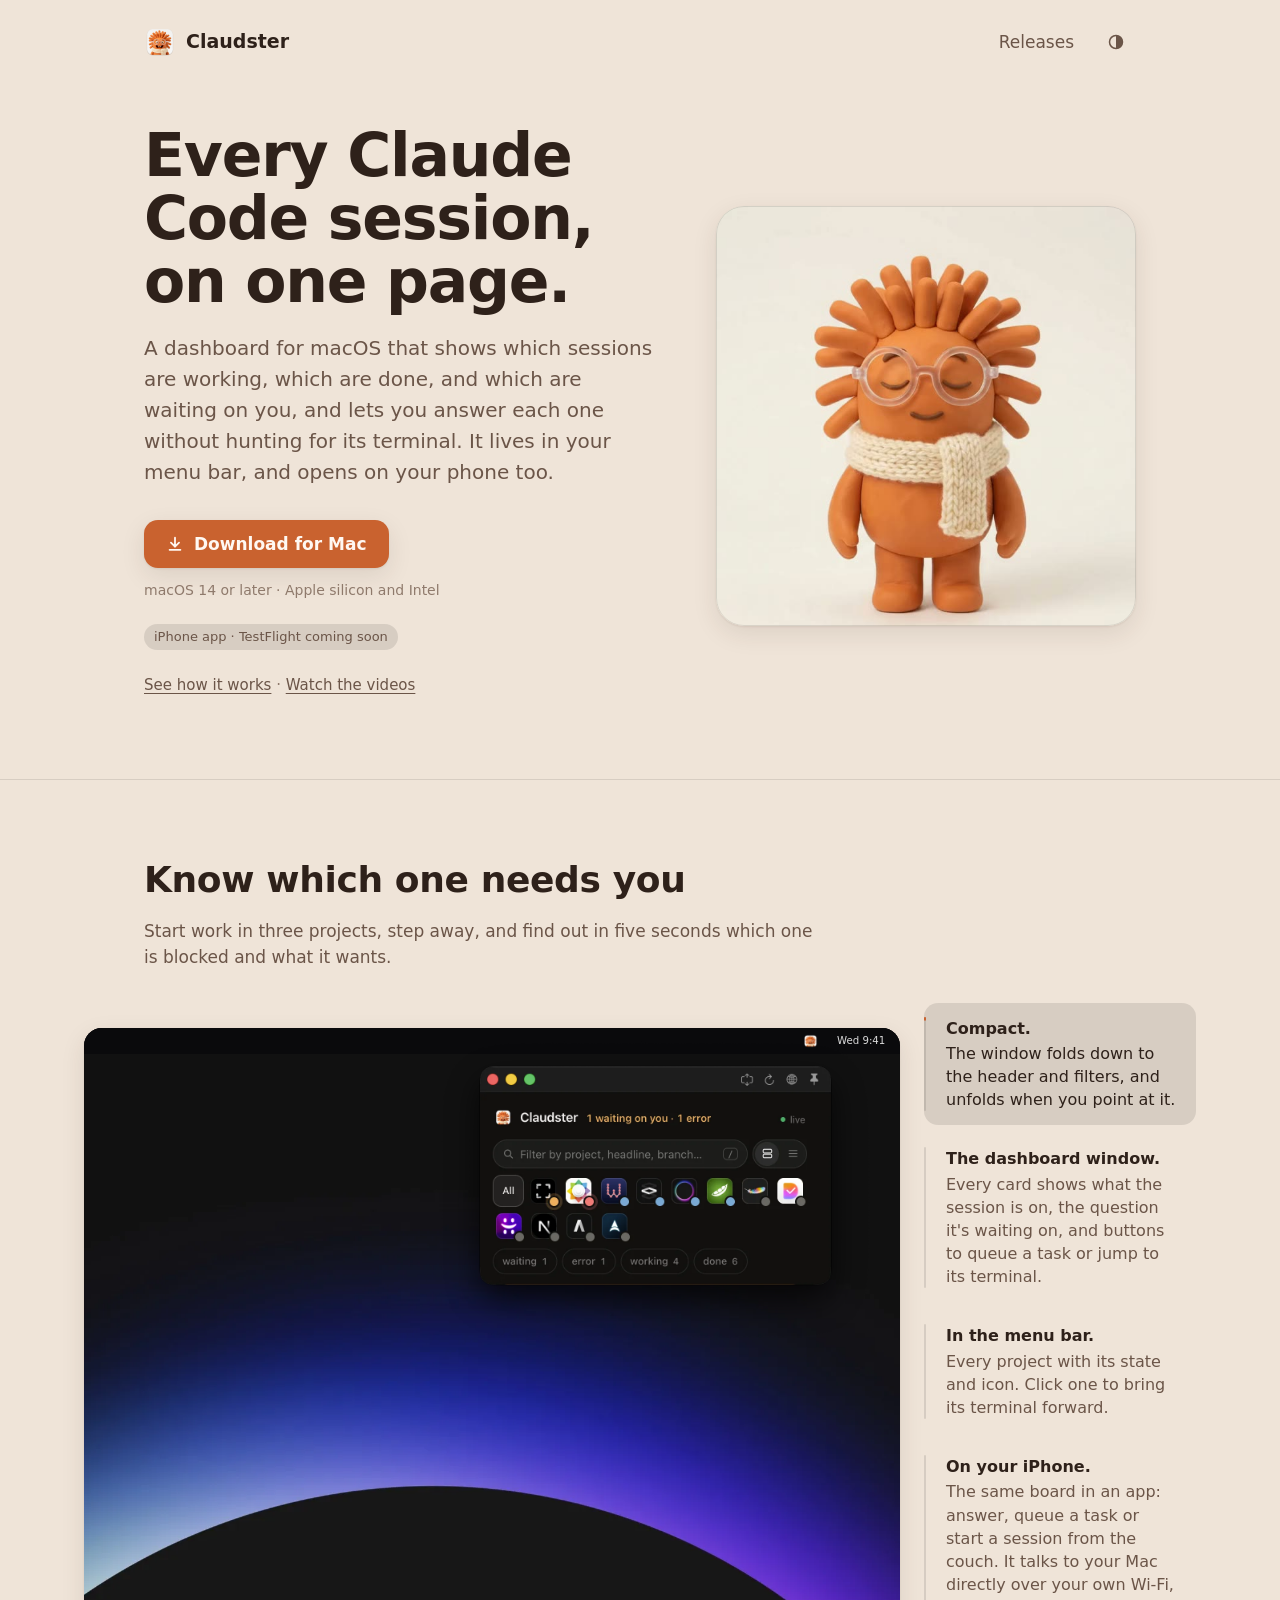
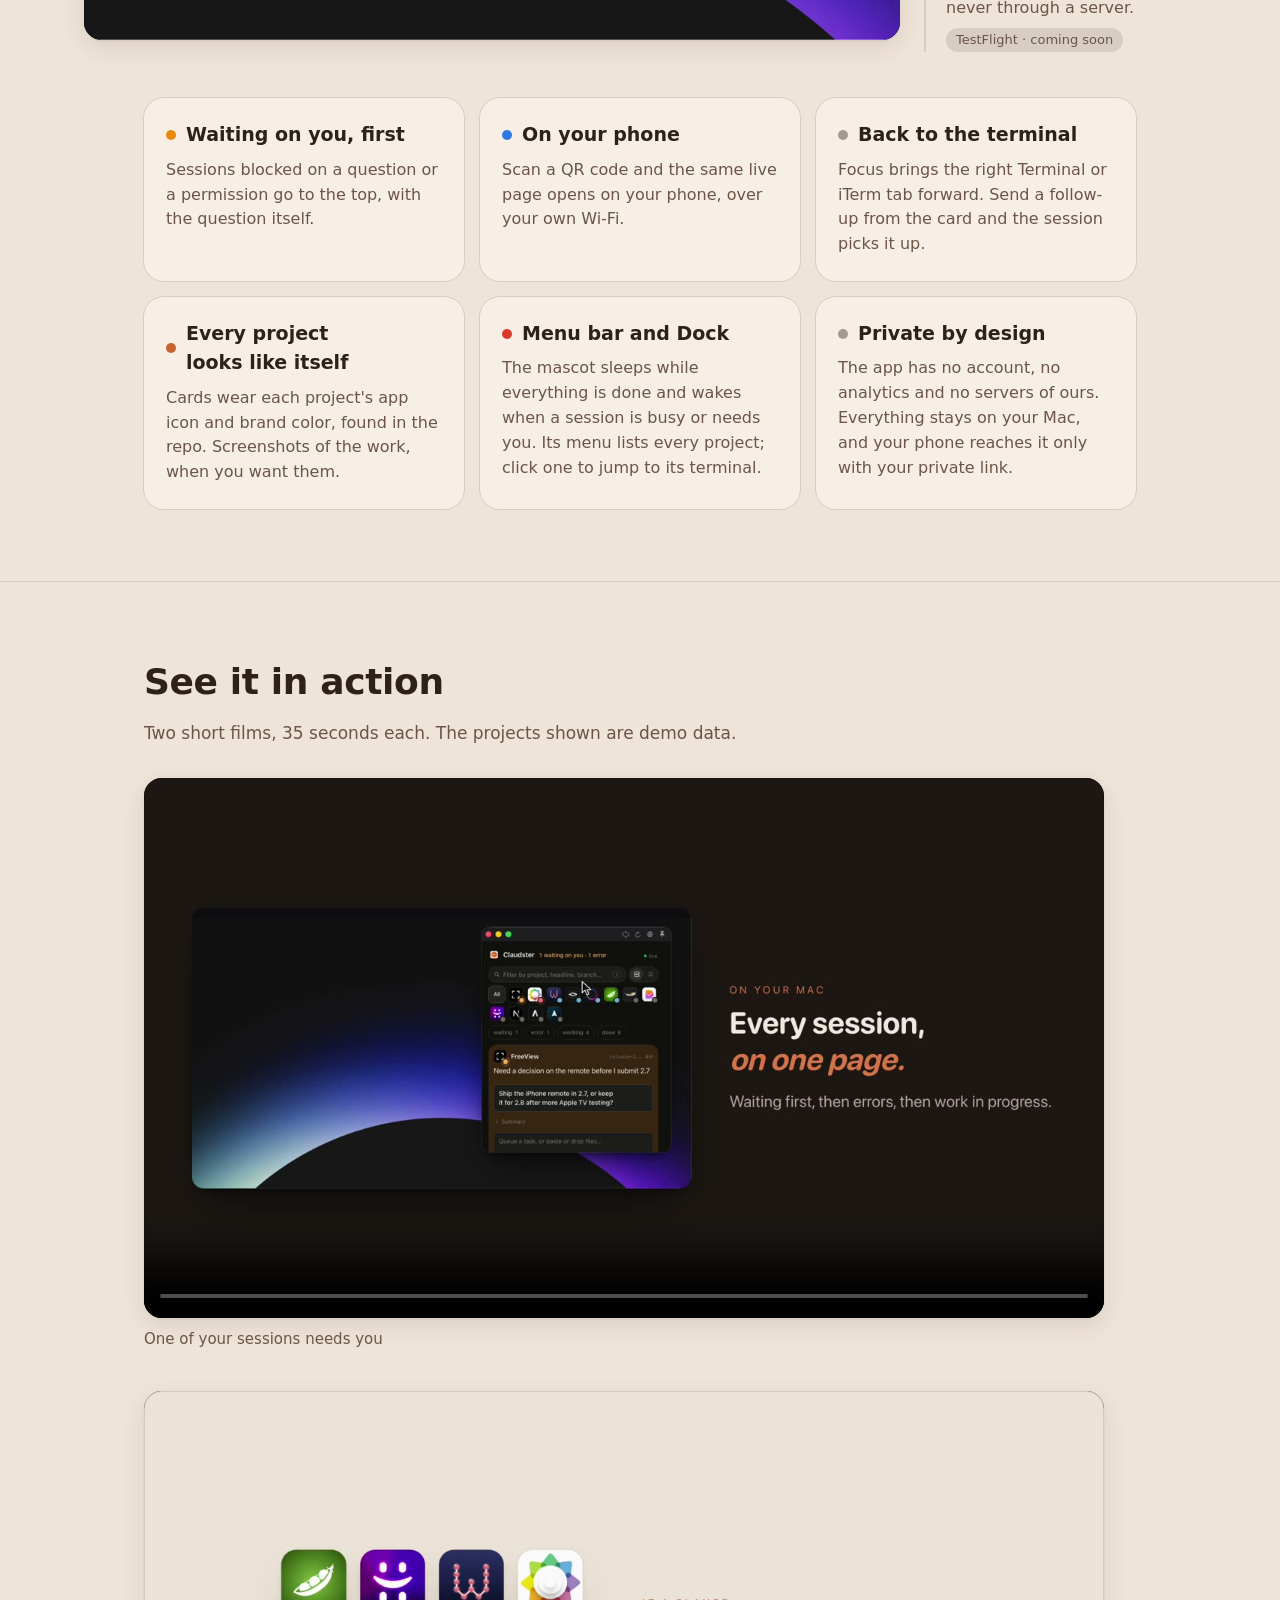
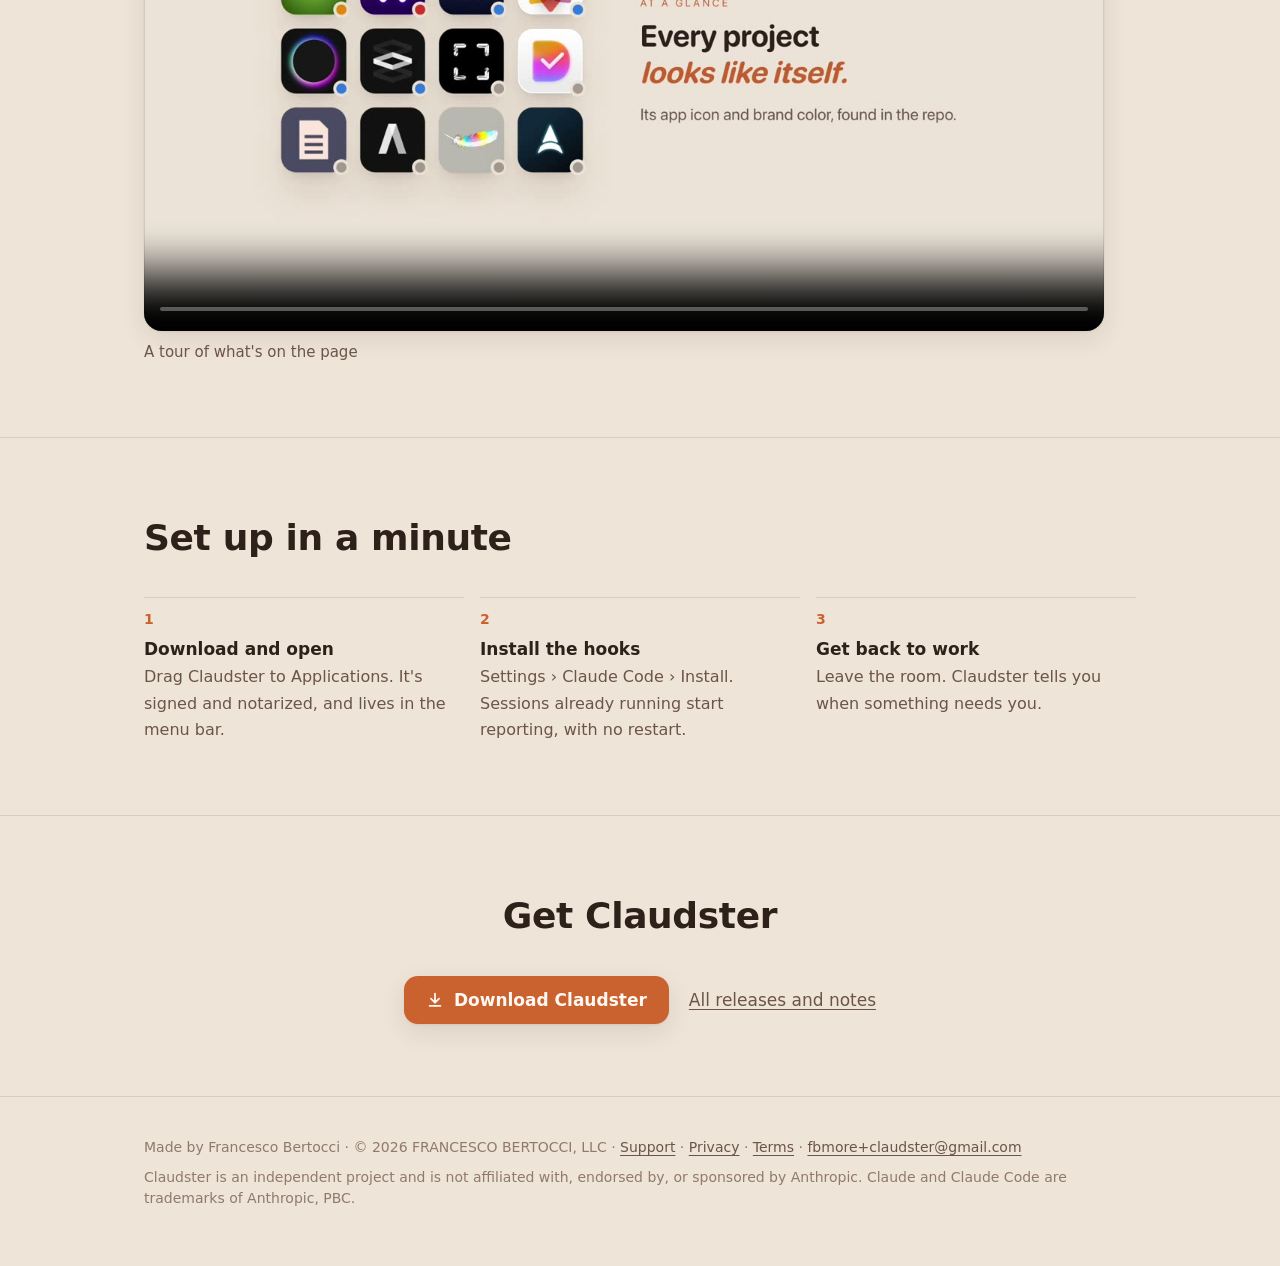
==== index.html @ c093b4ce "Hero links to the tour and the videos; the iPhone callout says it talks to your Mac over your own Wi" ====
<!doctype html>
<html lang="en">
<head>
<meta charset="utf-8">
<meta name="viewport" content="width=device-width, initial-scale=1">
<title>Claudster — every Claude Code session, on one page</title>
<meta name="description" content="A dashboard for macOS that shows which Claude Code sessions are working, finished, or waiting on you, and lets you answer each one — on your Mac and on your phone.">
<meta property="og:title" content="Claudster">
<meta property="og:description" content="Every Claude Code session, on one page.">
<meta property="og:image" content="https://claudster.dev/assets/mascot-awake.jpg">
<meta property="og:url" content="https://claudster.dev/">
<link rel="canonical" href="https://claudster.dev/">
<meta name="theme-color" content="#efe4d8">
<script src="theme.js"></script>
<!-- Foliàire Analytics: page views and scroll depth, no cookies, honours Do Not Track. -->
<script>window.FOLIAIRE_SITE_ID = 'a02baf9a2023a99f4c9c8247';</script>
<script async src="https://foliairestudio.com/analytics/foliaire.js"></script>
<link rel="icon" type="image/png" href="assets/favicon.png">
<link rel="apple-touch-icon" href="assets/apple-touch-icon.png">
<style>
  :root {
    --paper: #efe4d8;
    --paper-raised: #f7efe6;
    --ink: #2e211a;
    --ink-soft: #6b5548;
    --ink-faint: #8f7a6c;
    --clay: #c9622f;
    --clay-strong: #b4521f;
    --on-clay: #fff8f2;
    --hairline: oklch(0 0 0 / 0.1);
    --outline: oklch(0 0 0 / 0.1);
    --shadow: 0 1px 2px oklch(0.3 0.04 50 / 0.08), 0 8px 24px oklch(0.3 0.04 50 / 0.10);
    --dot-waiting: #e8890c;
    --dot-error: #d93a2b;
    --dot-working: #2f7ae0;
    --dot-done: #a59a90;
  }
  :root { color-scheme: light; }
  :root[data-theme="dark"] { color-scheme: dark;
      --paper: #1d1714;
      --paper-raised: #28201b;
      --ink: #f3e9df;
      --ink-soft: #c7b6a8;
      --ink-faint: #9b8a7d;
      --clay: #e07a45;
      --clay-strong: #ec8a55;
      --on-clay: #1d1714;
      --hairline: oklch(1 0 0 / 0.1);
      --outline: oklch(1 0 0 / 0.1);
      --shadow: 0 1px 2px oklch(0 0 0 / 0.3), 0 8px 24px oklch(0 0 0 / 0.35);
    }
  /* No JavaScript: follow the system setting. */
  @media (prefers-color-scheme: dark) {
    :root:not([data-theme]) { color-scheme: dark;
      --paper: #1d1714;
      --paper-raised: #28201b;
      --ink: #f3e9df;
      --ink-soft: #c7b6a8;
      --ink-faint: #9b8a7d;
      --clay: #e07a45;
      --clay-strong: #ec8a55;
      --on-clay: #1d1714;
      --hairline: oklch(1 0 0 / 0.1);
      --outline: oklch(1 0 0 / 0.1);
      --shadow: 0 1px 2px oklch(0 0 0 / 0.3), 0 8px 24px oklch(0 0 0 / 0.35);
    }
  }

  * { box-sizing: border-box; }
  html { -webkit-text-size-adjust: 100%; }
  body {
    margin: 0;
    background: var(--paper);
    color: var(--ink);
    font: 17px/1.55 -apple-system, BlinkMacSystemFont, "SF Pro Text", "Segoe UI", system-ui, sans-serif;
    -webkit-font-smoothing: antialiased;
    -moz-osx-font-smoothing: grayscale;
  }
  h1, h2, h3, .brand { font-family: ui-rounded, "SF Pro Rounded", -apple-system, system-ui, sans-serif; }
  h1, h2, h3 { text-wrap: balance; margin: 0; }
  p { text-wrap: pretty; margin: 0; }
  a { color: inherit; }

  .wrap { max-width: 1040px; margin: 0 auto; padding: 0 24px; }

  /* Header */
  header { padding: 20px 0; }
  header .wrap { display: flex; align-items: center; justify-content: space-between; gap: 16px; }
  .brand { display: inline-flex; align-items: center; gap: 10px; font-weight: 700; font-size: 19px; text-decoration: none; min-height: 44px; }
  .brand img { width: 32px; height: 32px; border-radius: 8px; }
  .nav-link {
    display: inline-flex; align-items: center; min-height: 44px; padding: 0 4px;
    color: var(--ink-soft); text-decoration: none; font-weight: 500;
    transition-property: color; transition-duration: 150ms;
  }
  .nav-link:hover { color: var(--ink); }
  .nav { display: flex; align-items: center; gap: 0 18px; flex-wrap: wrap; }
  /* Theme switch: Auto (by the clock), Light, Dark. One icon shows at a time;
     they cross-fade with scale and blur. Hidden without JavaScript. */
  .theme-toggle {
    position: relative; display: inline-grid; place-items: center; flex: none;
    width: 40px; height: 40px; padding: 0; border: 0; border-radius: 12px;
    background: transparent; color: var(--ink-soft); cursor: pointer;
    transition-property: color, background-color, scale; transition-duration: 150ms; transition-timing-function: ease-out;
  }
  .theme-toggle:hover { color: var(--ink); background: var(--hairline); }
  .theme-toggle:active { scale: 0.96; }
  .theme-toggle:focus-visible { outline: 2px solid var(--clay); outline-offset: 2px; }
  .theme-toggle .ti {
    position: absolute; width: 20px; height: 20px; opacity: 0; scale: 0.25; filter: blur(4px);
    transition-property: opacity, scale, filter; transition-duration: 250ms; transition-timing-function: cubic-bezier(0.2, 0, 0, 1);
  }
  :root[data-theme-choice="auto"] .ti-auto,
  :root[data-theme-choice="light"] .ti-light,
  :root[data-theme-choice="dark"] .ti-dark { opacity: 1; scale: 1; filter: blur(0); }
  :root:not([data-theme-choice]) .theme-toggle { display: none; }
  @media (prefers-reduced-motion: reduce) { .theme-toggle .ti { transition-duration: 0ms; } }
  

  /* Hero */
  .hero { display: grid; grid-template-columns: minmax(0, 1fr) minmax(0, 420px); gap: 56px; align-items: center; padding: 40px 0 72px; }
  .hero h1 { font-size: clamp(38px, 5.6vw, 60px); line-height: 1.05; letter-spacing: -0.02em; }
  .lede { margin-top: 20px; font-size: 20px; color: var(--ink-soft); max-width: 34em; }
  .actions { display: flex; flex-wrap: wrap; align-items: center; gap: 12px 20px; margin-top: 32px; }
  .button {
    display: inline-flex; align-items: center; gap: 10px;
    min-height: 48px; padding: 0 22px; border-radius: 14px;
    background: var(--clay); color: var(--on-clay);
    font-weight: 600; text-decoration: none;
    box-shadow: var(--shadow);
    transition-property: background-color, scale; transition-duration: 150ms; transition-timing-function: ease-out;
  }
  .button:hover { background: var(--clay-strong); }
  .button:active { scale: 0.96; }
  .button svg { width: 18px; height: 18px; flex: none; }
  .fineprint { color: var(--ink-faint); font-size: 14px; }
  .button:focus-visible, .nav-link:focus-visible, .brand:focus-visible, .text-link:focus-visible, .mascot:focus-visible {
    outline: 2px solid var(--clay); outline-offset: 3px;
  }

  .mascot {
    position: relative; display: block; width: 100%; padding: 0; border: 0; cursor: pointer;
    aspect-ratio: 1; border-radius: 28px; overflow: hidden;
    background: #e8d8cb;
    box-shadow: var(--shadow);
  }
  .mascot::after { content: ""; position: absolute; inset: 0; border-radius: inherit; outline: 1px solid var(--outline); outline-offset: -1px; pointer-events: none; }
  .mascot video, .mascot img { display: block; width: 100%; height: 100%; object-fit: cover; }

  /* Features */
  section h2 { font-size: clamp(28px, 3.6vw, 36px); letter-spacing: -0.01em; }
  .section-lede { margin-top: 10px; color: var(--ink-soft); max-width: 40em; }
  .features { display: grid; grid-template-columns: repeat(3, minmax(0, 1fr)); gap: 16px; margin-top: 32px; }
  .feature {
    background: var(--paper-raised); border-radius: 20px; padding: 22px 22px 24px;
    box-shadow: 0 0 0 1px var(--hairline);
  }
  .feature h3 { font-size: 19px; display: flex; align-items: center; gap: 10px; }
  .feature p { margin-top: 8px; color: var(--ink-soft); font-size: 16px; }
  .dot { width: 10px; height: 10px; border-radius: 50%; flex: none; }

  .steps { counter-reset: step; list-style: none; padding: 0; margin: 32px 0 0; display: grid; grid-template-columns: repeat(3, minmax(0, 1fr)); gap: 16px; }
  .steps li { counter-increment: step; padding-top: 14px; border-top: 1px solid var(--hairline); }
  .steps li::before { content: counter(step); display: block; font: 600 14px/1 ui-rounded, system-ui; color: var(--clay); font-variant-numeric: tabular-nums; margin-bottom: 10px; }
  .steps strong { display: block; font-size: 17px; }
  .steps span { color: var(--ink-soft); font-size: 16px; }


  .films { display: grid; grid-template-columns: 1fr; gap: 40px; margin-top: 32px; max-width: 960px; }
  .film { margin: 0; }
  .film video {
    display: block; width: 100%; aspect-ratio: 16 / 9; border-radius: 18px; background: #1d1714;
    box-shadow: var(--shadow); outline: 1px solid var(--outline); outline-offset: -1px;
  }
  .film figcaption { margin-top: 10px; color: var(--ink-soft); font-size: 15px; }

  /* Mac app views, shown where they live: on a desktop, under the menu bar.
     The captures carry their own window shadow, so none is added to them. */
  .tour { margin-top: 32px; }
  .desk {
    position: relative; aspect-ratio: 4 / 3; overflow: hidden; border-radius: 18px;
    background: #0b0a10; box-shadow: var(--shadow); outline: 1px solid var(--outline); outline-offset: -1px;
  }
  .desk .wall { position: absolute; inset: 0; width: 100%; height: 100%; object-fit: cover; object-position: 72% 50%; display: block; }
  .menubar {
    position: absolute; inset: 0 0 auto; height: 3.2cqw; display: flex; align-items: center; justify-content: flex-end;
    gap: 1.6%; padding: 0 1.8%; background: oklch(0.12 0.01 280 / 0.55); color: oklch(1 0 0 / 0.85);
    font: 500 clamp(8px, 1.25cqw, 13px)/1 system-ui; font-variant-numeric: tabular-nums;
  }
  .desk { container-type: inline-size; }
  .mb-face { display: grid; place-items: center; height: 2.4cqw; width: 3.4cqw; border-radius: 0.5cqw; transition: background-color 200ms ease-out; }
  .mb-face img { height: 1.8cqw; width: 1.8cqw; border-radius: 0.4cqw; }
  .tour[data-at="1"] .mb-face { background: oklch(1 0 0 / 0.22); }
  .view {
    position: absolute; display: block; height: auto; opacity: 0; translate: 0 1.2%; filter: blur(4px);
    transition-property: opacity, translate, filter; transition-duration: 450ms; transition-timing-function: cubic-bezier(0.2, 0, 0, 1);
    pointer-events: none;
  }
  .view-menu { width: 56%; right: 4cqw; top: 2.6cqw; }
  .tour[data-at="2"] .view-menu, .tour[data-at="3"] .view-phone { opacity: 1; translate: 0 0; filter: blur(0); }
  /* The window: one size for both states, between the two captures' old
     widths. Its height is what unfolds, with the app's own curve. */
  .win {
    position: absolute; right: 3%; top: 1cqw; width: 54%; height: calc(54cqw * 768 / 1100); overflow: hidden;
    transition-property: height, opacity, translate, filter; transition-duration: 700ms, 450ms, 450ms, 450ms;
    transition-timing-function: cubic-bezier(0.2, 0, 0, 1);
  }
  .win img { position: absolute; left: 0; top: 0; width: 100%; height: auto; display: block; }
  .win-compact, .win-full { transition: opacity 180ms ease-out; }
  /* The compact capture's shadow is see-through: keep the full one out of
     sight until the window starts to unfold. */
  .win-full { opacity: 0; }
  .tour[data-at="1"] .win { height: 76cqw; }
  .tour[data-at="1"] .win-compact { opacity: 0; }
  .tour[data-at="1"] .win-full { opacity: 1; }
  .tour[data-at="2"] .win, .tour[data-at="3"] .win { opacity: 0; translate: 0 1.2%; filter: blur(4px); }
  /* The phone stands in front of the desktop. */
  .view-phone {
    right: 50%; margin-right: -15cqw; top: 4.4cqw; width: 30cqw; padding: 0.9cqw; border-radius: 4.6cqw;
    background: #0d0d0f; box-shadow: inset 0 0 0 0.25cqw #3a3a40, 0 2cqw 5cqw oklch(0 0 0 / 0.55), 0 0.4cqw 1cqw oklch(0 0 0 / 0.4);
  }
  .view-phone img { display: block; width: 100%; height: auto; border-radius: 3.7cqw; }
  .desk::after {
    content: ""; position: absolute; inset: 0; background: oklch(0 0 0 / 0.45); opacity: 0; pointer-events: none;
    transition: opacity 450ms ease-out;
  }
  .tour[data-at="3"] .desk::after { opacity: 1; }
  .view-phone { z-index: 1; }
  .soon {
    display: inline-block; margin-top: 8px; padding: 3px 10px; border-radius: 999px;
    background: var(--hairline); color: var(--ink-soft); font-size: 13px; font-weight: 500; white-space: nowrap;
  }
  .iphone-soon { margin: 14px 0 0; }
  .hero-links { margin: 14px 0 0; color: var(--ink-faint); font-size: 15px; }
  .hero-links a { display: inline-block; padding: 10px 0; }
  html { scroll-behavior: smooth; }
  @media (prefers-reduced-motion: reduce) { html { scroll-behavior: auto; } }
  #tour, #films { scroll-margin-top: 16px; }
  .callouts { display: grid; grid-template-columns: repeat(3, minmax(0, 1fr)); gap: 12px; margin-top: 16px; }
  .callout {
    position: relative; appearance: none; text-align: left; padding: 14px 16px 16px; border: 0; border-radius: 14px;
    background: transparent; color: var(--ink-soft); font: inherit; font-size: 16px; line-height: 1.45; text-wrap: pretty; cursor: pointer;
    transition-property: background-color, color, scale; transition-duration: 150ms; transition-timing-function: ease-out;
  }
  .callout strong { display: block; color: var(--ink); font-weight: 600; margin-bottom: 2px; }
  .callout:hover { background: var(--hairline); }
  .callout:active { scale: 0.96; }
  .callout:focus-visible { outline: 2px solid var(--clay); outline-offset: 2px; }
  .callout[aria-selected="true"] { color: var(--ink); background: var(--hairline); }
  .callout .bar { position: absolute; left: 16px; right: 16px; top: 0; height: 2px; border-radius: 1px; background: var(--hairline); overflow: hidden; }
  .callout .bar::after { content: ""; position: absolute; inset: 0; background: var(--clay); scale: 0 1; transform-origin: left; }
  .callout[aria-selected="true"] .bar::after { scale: var(--progress, 1) 1; }
  /* Wide screens: the desktop gets more room than the text column, the
     callouts sit beside it, and both stay in view together. */
  @media (min-width: 1140px) {
    .tour { display: grid; grid-template-columns: minmax(0, 1fr) 272px; gap: 24px; align-items: center; margin-inline: -60px; }
    .callouts { grid-template-columns: 1fr; gap: 8px; margin-top: 0; }
    .callout { padding: 14px 16px 14px 22px; }
    .callout .bar { left: 0; right: auto; top: 14px; bottom: 14px; width: 2px; height: auto; }
    .callout .bar::after { scale: 1 0; transform-origin: top; }
    .callout[aria-selected="true"] .bar::after { scale: 1 var(--progress, 1); }
  }
  @media (max-width: 860px) {
    .callouts { grid-template-columns: 1fr; gap: 4px; }
    .desk { aspect-ratio: 3 / 4; }
    .win { width: 92%; right: 4%; top: 4cqw; height: calc(92cqw * 768 / 1100); }
    .tour[data-at="1"] .win { height: 130cqw; }
    .view-menu { width: 92%; right: 4%; }
    .view-phone { width: 52cqw; margin-right: -26cqw; top: 9cqw; }
  }
  @media (prefers-reduced-motion: reduce) { .view { transition-duration: 0ms; translate: 0 0; filter: none; } }
  .band { padding: 72px 0; border-top: 1px solid var(--hairline); }

  .cta { text-align: center; }
  .cta .actions { justify-content: center; }

  footer { padding: 40px 0 56px; border-top: 1px solid var(--hairline); color: var(--ink-faint); font-size: 14px; }
  footer p + p { margin-top: 8px; }
  .text-link { color: var(--ink-soft); text-underline-offset: 3px; }

  @media (max-width: 860px) {
    .hero { grid-template-columns: 1fr; gap: 32px; padding-top: 16px; }
    .hero .mascot { max-width: 360px; order: -1; margin: 0 auto; }
    .hero-text { text-align: center; }
    .lede { margin-left: auto; margin-right: auto; }
    .actions { justify-content: center; }
    .features, .steps { grid-template-columns: 1fr; }
  }
  @media (min-width: 861px) and (max-width: 1000px) {
    .features { grid-template-columns: repeat(2, minmax(0, 1fr)); }
  }
  @media (max-width: 480px) {
    .wrap { padding: 0 16px; }
    .lede { font-size: 18px; }
  }
</style>
</head>
<body>
<header>
  <div class="wrap">
    <a class="brand" href="./"><img src="assets/icon-256.png" alt="" width="32" height="32">Claudster</a>
    <nav class="nav" aria-label="Site">
      <a class="nav-link" href="https://github.com/fbmore/claudster-app/releases">Releases</a>
      <button class="theme-toggle" type="button" aria-label="Theme">
        <svg class="ti ti-auto" viewBox="0 0 20 20" fill="none" stroke="currentColor" stroke-width="1.5" aria-hidden="true"><circle cx="10" cy="10" r="6.5"/><path d="M10 3.5a6.5 6.5 0 0 1 0 13Z" fill="currentColor" stroke="none"/></svg>
        <svg class="ti ti-light" viewBox="0 0 20 20" fill="none" stroke="currentColor" stroke-width="1.5" stroke-linecap="round" aria-hidden="true"><circle cx="10" cy="10" r="3.5"/><path d="M10 2v1.75M10 16.25V18M2 10h1.75M16.25 10H18M4.34 4.34l1.24 1.24M14.42 14.42l1.24 1.24M4.34 15.66l1.24-1.24M14.42 5.58l1.24-1.24"/></svg>
        <svg class="ti ti-dark" viewBox="0 0 20 20" fill="none" stroke="currentColor" stroke-width="1.5" stroke-linejoin="round" aria-hidden="true"><path d="M16.5 12.2A6.75 6.75 0 0 1 7.8 3.5a6.75 6.75 0 1 0 8.7 8.7Z"/></svg>
      </button>
    </nav>
  </div>
</header>

<main>
  <div class="wrap">
    <section class="hero">
      <div class="hero-text">
        <h1>Every Claude Code session, on one page.</h1>
        <p class="lede">A dashboard for macOS that shows which sessions are working, which are done, and which are waiting on you, and lets you answer each one without hunting for its terminal. It lives in your menu bar, and opens on your phone&nbsp;too.</p>
        <div class="actions">
          <a class="button" href="https://github.com/fbmore/claudster-app/releases/latest">
            <svg viewBox="0 0 20 20" fill="none" stroke="currentColor" stroke-width="2" stroke-linecap="round" stroke-linejoin="round" aria-hidden="true"><path d="M10 3v10M5.5 8.5 10 13l4.5-4.5M4 16.5h12"/></svg>
            Download for Mac
          </a>
          <span class="fineprint">macOS 14 or later · Apple silicon and Intel</span>
        </div>
        <!-- Swap for the public TestFlight link once external testing is open:
             <a class="soon" href="https://testflight.apple.com/join/…">iPhone app on TestFlight</a> -->
        <p class="iphone-soon"><span class="soon">iPhone app · TestFlight coming&nbsp;soon</span></p>
        <p class="hero-links"><a class="text-link" href="#tour">See how it works</a> · <a class="text-link" href="#films">Watch the videos</a></p>
      </div>
      <button class="mascot" type="button" id="mascot" aria-label="Play the Claudster mascot waking up">
        <video id="mascot-video" muted playsinline preload="auto" poster="assets/mascot-asleep.jpg" aria-hidden="true">
          <source src="assets/mascot.mp4" type="video/mp4">
        </video>
      </button>
    </section>
  </div>

  <section class="band" id="tour">
    <div class="wrap">
      <h2>Know which one needs you</h2>
      <p class="section-lede">Start work in three projects, step away, and find out in five seconds which one is blocked and what it wants.</p>
      <div class="tour" data-tour data-at="0">
        <div class="desk">
          <img class="wall" src="media/desk-wallpaper.webp" width="1800" height="1012" alt="">
          <div class="menubar" aria-hidden="true">
            <span class="mb-face"><img src="assets/favicon.png" width="32" height="32" alt=""></span>
            <span class="mb-clock">Wed 9:41</span>
          </div>
          <!-- One window: compact, then unfolding into the full dashboard. Both
               captures share the same width and title bar, so the full one is
               revealed from the top as the window grows. -->
          <div class="win" role="img" aria-label="The Claudster dashboard window at the top right of a Mac desktop. Compact, it shows the header, search, project icons and state filters; unfolded, a FreeView card waiting on a question about the iPhone remote, a PhotoSendr card with an error, and the other projects.">
            <img class="win-full" src="media/mac-expanded.webp" width="1100" height="1920" alt="">
            <img class="win-compact" src="media/mac-compact.webp" width="1100" height="768" alt="">
          </div>
          <img class="view view-menu" src="media/mac-menu.webp" width="1108" height="1160" loading="lazy" alt="The Claudster menu open from its face in the menu bar, listing twelve projects, each with a state dot and its app icon.">
          <div class="view view-phone">
            <img src="media/iphone-board.webp" width="886" height="1920" loading="lazy" alt="Claudster for iPhone: the board with a FreeView card waiting on a question, its Focus, Terminal Here and New Session buttons, and a reply field.">
          </div>
        </div>
        <div class="callouts" role="tablist" aria-label="Where Claudster shows up">
          <button class="callout" type="button" role="tab" data-go="0" aria-selected="true"><span class="bar" aria-hidden="true"></span><strong>Compact.</strong> The window folds down to the header and filters, and unfolds when you point at it.</button>
          <button class="callout" type="button" role="tab" data-go="1" aria-selected="false"><span class="bar" aria-hidden="true"></span><strong>The dashboard window.</strong> Every card shows what the session is on, the question it's waiting on, and buttons to queue a task or jump to its terminal.</button>
          <button class="callout" type="button" role="tab" data-go="2" aria-selected="false"><span class="bar" aria-hidden="true"></span><strong>In the menu bar.</strong> Every project with its state and icon. Click one to bring its terminal forward.</button>
          <button class="callout" type="button" role="tab" data-go="3" aria-selected="false"><span class="bar" aria-hidden="true"></span><strong>On your iPhone.</strong> The same board in an app: answer, queue a task or start a session from the couch. It talks to your Mac directly over your own Wi-Fi, never through a&nbsp;server. <span class="soon">TestFlight · coming&nbsp;soon</span></button>
        </div>
      </div>
      <div class="features">
        <div class="feature">
          <h3><span class="dot" style="background: var(--dot-waiting)"></span>Waiting on you, first</h3>
          <p>Sessions blocked on a question or a permission go to the top, with the question itself.</p>
        </div>
        <div class="feature">
          <h3><span class="dot" style="background: var(--dot-working)"></span>On your phone</h3>
          <p>Scan a QR code and the same live page opens on your phone, over your own Wi‑Fi.</p>
        </div>
        <div class="feature">
          <h3><span class="dot" style="background: var(--dot-done)"></span>Back to the terminal</h3>
          <p>Focus brings the right Terminal or iTerm tab forward. Send a follow-up from the card and the session picks it up.</p>
        </div>
        <div class="feature">
          <h3><span class="dot" style="background: var(--clay)"></span>Every project looks like itself</h3>
          <p>Cards wear each project's app icon and brand color, found in the repo. Screenshots of the work, when you want them.</p>
        </div>
        <div class="feature">
          <h3><span class="dot" style="background: var(--dot-error)"></span>Menu bar and Dock</h3>
          <p>The mascot sleeps while everything is done and wakes when a session is busy or needs you. Its menu lists every project; click one to jump to its&nbsp;terminal.</p>
        </div>
        <div class="feature">
          <h3><span class="dot" style="background: var(--dot-done)"></span>Private by design</h3>
          <p>The app has no account, no analytics and no servers of ours. Everything stays on your Mac, and your phone reaches it only with your private link.</p>
        </div>
      </div>
    </div>
  </section>

  <section class="band" id="films">
    <div class="wrap">
      <h2>See it in action</h2>
      <p class="section-lede">Two short films, 35 seconds each. The projects shown are demo data.</p>
      <div class="films">
        <figure class="film">
          <video src="media/pitch-a-dark.mp4" poster="media/pitch-a-dark.jpg" muted playsinline controls preload="none" data-autoplay></video>
          <figcaption>One of your sessions needs you</figcaption>
        </figure>
        <figure class="film">
          <video src="media/pitch-b.mp4" poster="media/pitch-b.jpg" muted playsinline controls preload="none" data-autoplay></video>
          <figcaption>A tour of what's on the page</figcaption>
        </figure>
      </div>
    </div>
  </section>


  <section class="band">
    <div class="wrap">
      <h2>Set up in a minute</h2>
      <ol class="steps">
        <li><strong>Download and open</strong><span>Drag Claudster to Applications. It's signed and notarized, and lives in the menu bar.</span></li>
        <li><strong>Install the hooks</strong><span>Settings › Claude Code › Install. Sessions already running start reporting, with no restart.</span></li>
        <li><strong>Get back to work</strong><span>Leave the room. Claudster tells you when something needs you.</span></li>
      </ol>
    </div>
  </section>

  <section class="band cta">
    <div class="wrap">
      <h2>Get Claudster</h2>
      <div class="actions">
        <a class="button" href="https://github.com/fbmore/claudster-app/releases/latest">
          <svg viewBox="0 0 20 20" fill="none" stroke="currentColor" stroke-width="2" stroke-linecap="round" stroke-linejoin="round" aria-hidden="true"><path d="M10 3v10M5.5 8.5 10 13l4.5-4.5M4 16.5h12"/></svg>
          Download Claudster
        </a>
        <a class="text-link" href="https://github.com/fbmore/claudster-app/releases">All releases and notes</a>
      </div>
    </div>
  </section>
</main>

<footer>
  <div class="wrap">
    <p>Made by Francesco Bertocci · © <span id="year">2026</span> FRANCESCO BERTOCCI, LLC · <a class="text-link" href="support.html">Support</a> · <a class="text-link" href="privacy.html">Privacy</a> · <a class="text-link" href="terms.html">Terms</a> · <a class="text-link" href="mailto:fbmore+claudster@gmail.com">fbmore+claudster@gmail.com</a></p>
    <p>Claudster is an independent project and is not affiliated with, endorsed by, or sponsored by Anthropic. Claude and Claude Code are trademarks of Anthropic, PBC.</p>
  </div>
</footer>

<script>
  document.getElementById("year").textContent = new Date().getFullYear();

  // The mascot wakes up once when it comes into view and stays grinning;
  // a click plays it again. With reduced motion, it just shows the grin.
  const button = document.getElementById("mascot");
  const video = document.getElementById("mascot-video");
  const still = matchMedia("(prefers-reduced-motion: reduce)");

  function play() {
    if (still.matches) return;
    video.currentTime = 0;
    video.play().catch(() => {});
  }

  if (still.matches) {
    video.poster = "assets/mascot-awake.jpg";
  } else if ("IntersectionObserver" in window) {
    const seen = new IntersectionObserver((entries) => {
      if (entries.some((e) => e.isIntersecting)) { play(); seen.disconnect(); }
    }, { threshold: 0.5 });
    seen.observe(button);
  } else {
    play();
  }
  button.addEventListener("click", play);

  // The films play (muted) while on screen, and pause when scrolled away.
  if (!still.matches && "IntersectionObserver" in window) {
    const films = new IntersectionObserver((entries) => {
      for (const e of entries) {
        if (e.isIntersecting) e.target.play().catch(() => {});
        else e.target.pause();
      }
    }, { threshold: 0.6 });
    document.querySelectorAll("video[data-autoplay]").forEach((v) => films.observe(v));
  }
  // Know which one needs you: the views take turns on the desktop (compact,
  // unfolding to the full window, the menu, the phone), each for a few
  // seconds, with its callout filling as it plays. Choosing a callout
  // stops the turns there. With reduced motion, nothing turns by itself.
  const tour = document.querySelector("[data-tour]");
  if (tour) {
    const callouts = [...tour.querySelectorAll(".callout")];
    const HOLD = [3500, 6500, 5500, 6000];
    let at = 0, started = 0, timer = 0, auto = !still.matches, visible = false;
    function show(i) {
      at = i;
      tour.dataset.at = String(i);
      callouts.forEach((c, n) => { c.setAttribute("aria-selected", String(n === i)); c.tabIndex = n === i ? 0 : -1; });
      started = performance.now();
    }
    function tick(now) {
      timer = 0;
      if (!auto || !visible) return;
      const p = Math.min(1, (now - started) / HOLD[at]);
      callouts[at].style.setProperty("--progress", p.toFixed(3));
      if (p >= 1) { callouts[at].style.removeProperty("--progress"); show((at + 1) % callouts.length); }
      timer = requestAnimationFrame(tick);
    }
    function stop() {
      auto = false;
      if (timer) cancelAnimationFrame(timer);
      callouts.forEach((c) => c.style.removeProperty("--progress"));
    }
    callouts.forEach((c, n) => c.addEventListener("click", () => { stop(); show(n); }));
    tour.querySelector(".callouts").addEventListener("keydown", (e) => {
      const d = e.key === "ArrowRight" || e.key === "ArrowDown" ? 1 : e.key === "ArrowLeft" || e.key === "ArrowUp" ? -1 : 0;
      if (!d) return;
      e.preventDefault(); stop();
      show((at + d + callouts.length) % callouts.length);
      callouts[at].focus();
    });
    show(0);
    if (auto && "IntersectionObserver" in window) {
      new IntersectionObserver((entries) => {
        visible = entries.some((e) => e.isIntersecting);
        if (visible && auto && !timer) { started = performance.now() - (parseFloat(callouts[at].style.getPropertyValue("--progress")) || 0) * HOLD[at]; timer = requestAnimationFrame(tick); }
      }, { threshold: 0.4 }).observe(tour);
    }
  }
</script>
</body>
</html>
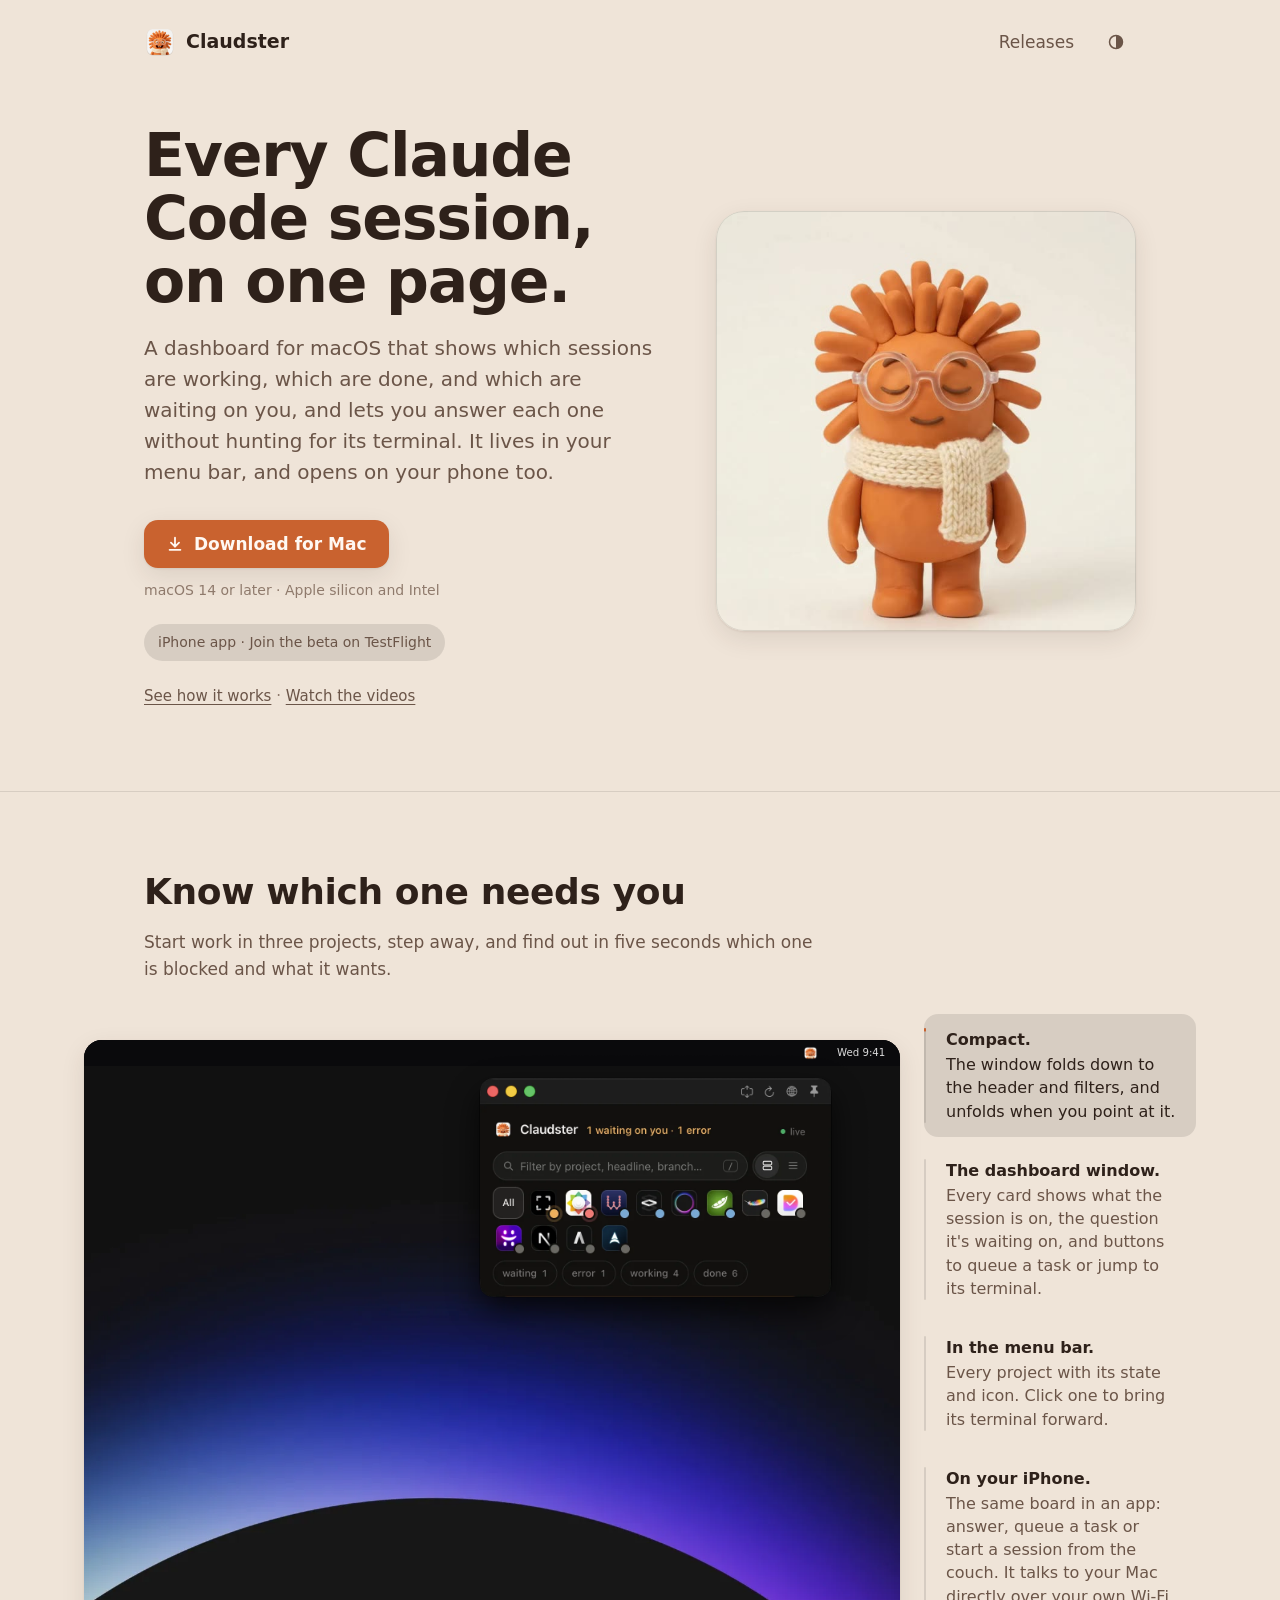
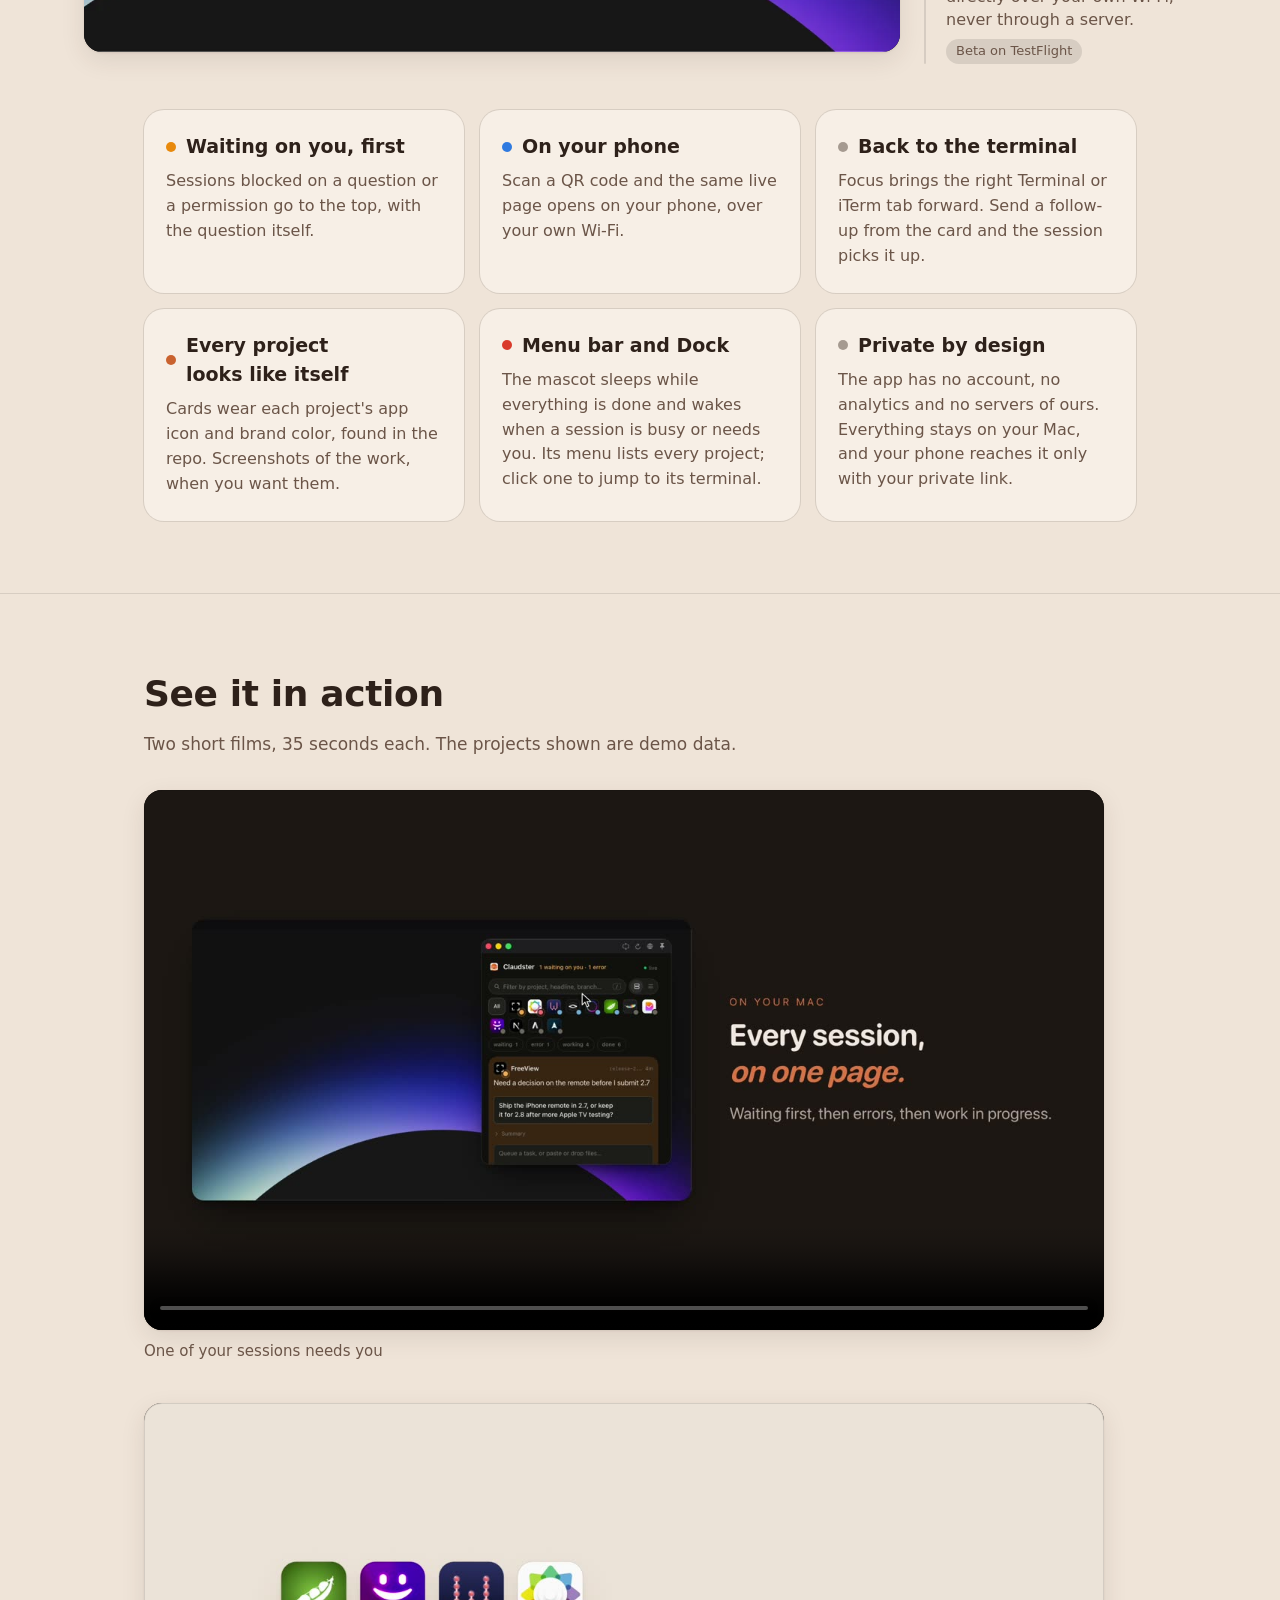
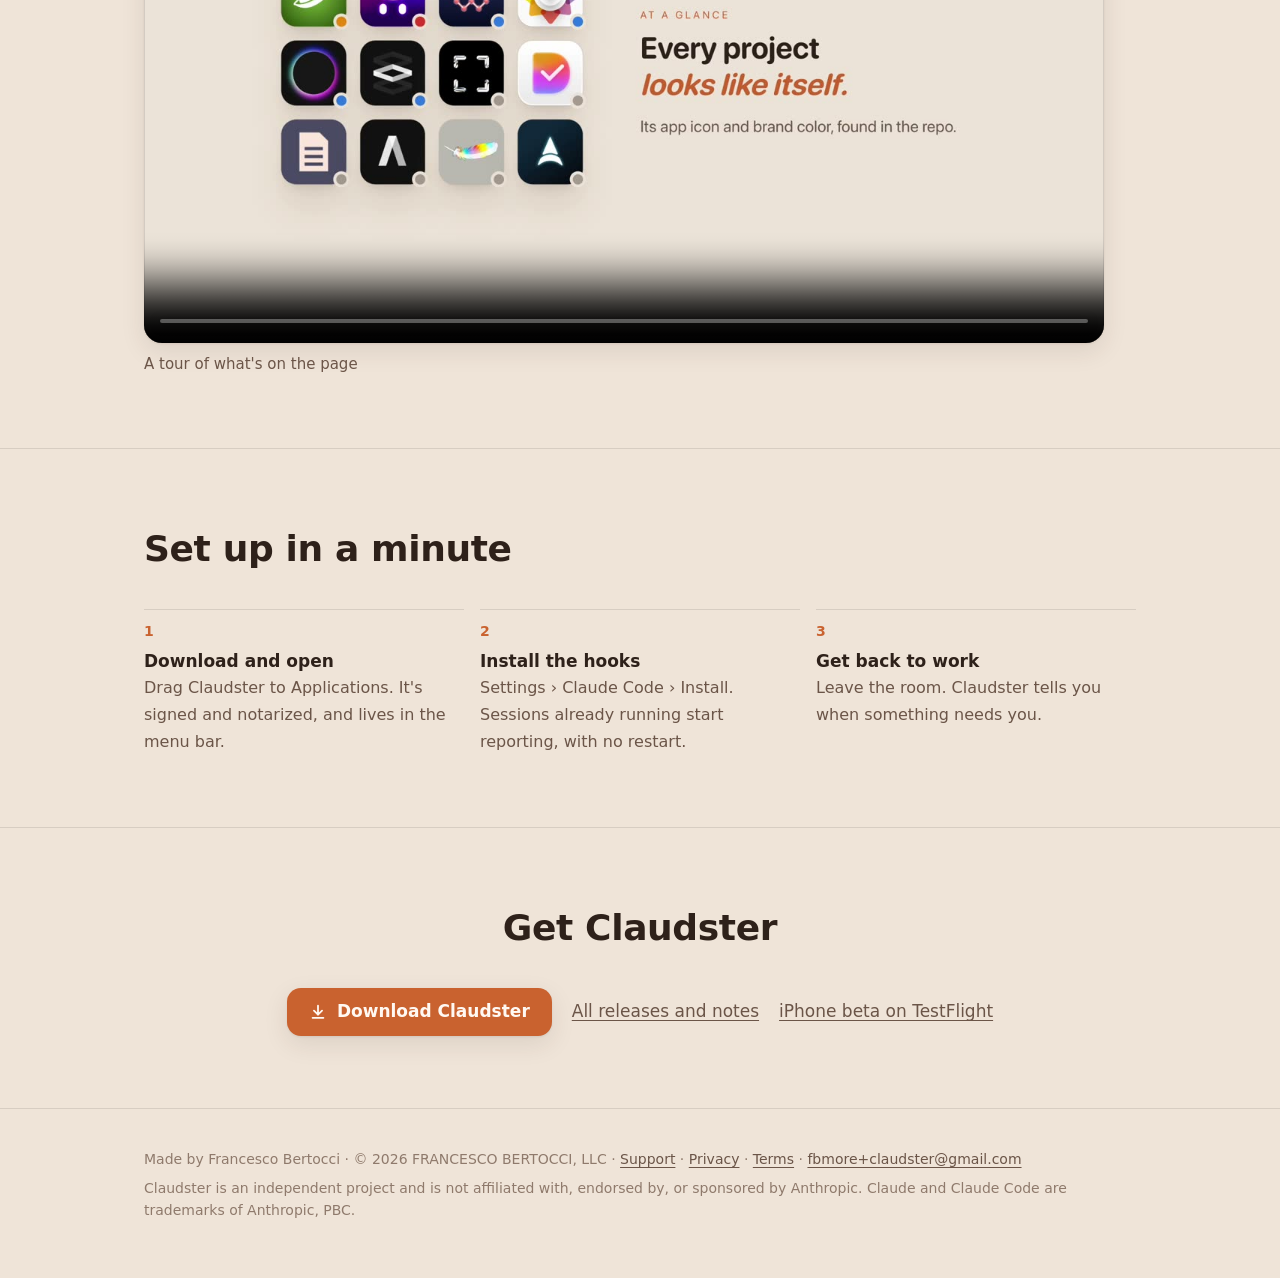
==== commit 643bc013: "Link the public TestFlight beta for the iPhone app Co-Authored-By: Claude Opus 5.5 <noreply@anthropi" ====
--- a/index.html
+++ b/index.html
@@ -231,6 +231,10 @@
     background: var(--hairline); color: var(--ink-soft); font-size: 13px; font-weight: 500; white-space: nowrap;
   }
   .iphone-soon { margin: 14px 0 0; }
+  a.soon { padding: 8px 14px; font-size: 14px; text-decoration: none; transition-property: background-color, color; transition-duration: 150ms; transition-timing-function: ease-out; }
+  a.soon:hover { color: var(--ink); background: oklch(from var(--ink) l c h / 0.12); }
+  a.soon:active { scale: 0.96; }
+  a.soon:focus-visible { outline: 2px solid var(--clay); outline-offset: 2px; }
   .hero-links { margin: 14px 0 0; color: var(--ink-faint); font-size: 15px; }
   .hero-links a { display: inline-block; padding: 10px 0; }
   html { scroll-behavior: smooth; }
@@ -323,9 +327,7 @@
           </a>
           <span class="fineprint">macOS 14 or later · Apple silicon and Intel</span>
         </div>
-        <!-- Swap for the public TestFlight link once external testing is open:
-             <a class="soon" href="https://testflight.apple.com/join/…">iPhone app on TestFlight</a> -->
-        <p class="iphone-soon"><span class="soon">iPhone app · TestFlight coming&nbsp;soon</span></p>
+        <p class="iphone-soon"><a class="soon" href="https://testflight.apple.com/join/spEBkn96">iPhone app · Join the beta on TestFlight</a></p>
         <p class="hero-links"><a class="text-link" href="#tour">See how it works</a> · <a class="text-link" href="#films">Watch the videos</a></p>
       </div>
       <button class="mascot" type="button" id="mascot" aria-label="Play the Claudster mascot waking up">
@@ -363,7 +365,7 @@
           <button class="callout" type="button" role="tab" data-go="0" aria-selected="true"><span class="bar" aria-hidden="true"></span><strong>Compact.</strong> The window folds down to the header and filters, and unfolds when you point at it.</button>
           <button class="callout" type="button" role="tab" data-go="1" aria-selected="false"><span class="bar" aria-hidden="true"></span><strong>The dashboard window.</strong> Every card shows what the session is on, the question it's waiting on, and buttons to queue a task or jump to its terminal.</button>
           <button class="callout" type="button" role="tab" data-go="2" aria-selected="false"><span class="bar" aria-hidden="true"></span><strong>In the menu bar.</strong> Every project with its state and icon. Click one to bring its terminal forward.</button>
-          <button class="callout" type="button" role="tab" data-go="3" aria-selected="false"><span class="bar" aria-hidden="true"></span><strong>On your iPhone.</strong> The same board in an app: answer, queue a task or start a session from the couch. It talks to your Mac directly over your own Wi-Fi, never through a&nbsp;server. <span class="soon">TestFlight · coming&nbsp;soon</span></button>
+          <button class="callout" type="button" role="tab" data-go="3" aria-selected="false"><span class="bar" aria-hidden="true"></span><strong>On your iPhone.</strong> The same board in an app: answer, queue a task or start a session from the couch. It talks to your Mac directly over your own Wi-Fi, never through a&nbsp;server. <span class="soon">Beta on TestFlight</span></button>
         </div>
       </div>
       <div class="features">
@@ -433,6 +435,7 @@
           Download Claudster
         </a>
         <a class="text-link" href="https://github.com/fbmore/claudster-app/releases">All releases and notes</a>
+        <a class="text-link" href="https://testflight.apple.com/join/spEBkn96">iPhone beta on TestFlight</a>
       </div>
     </div>
   </section>
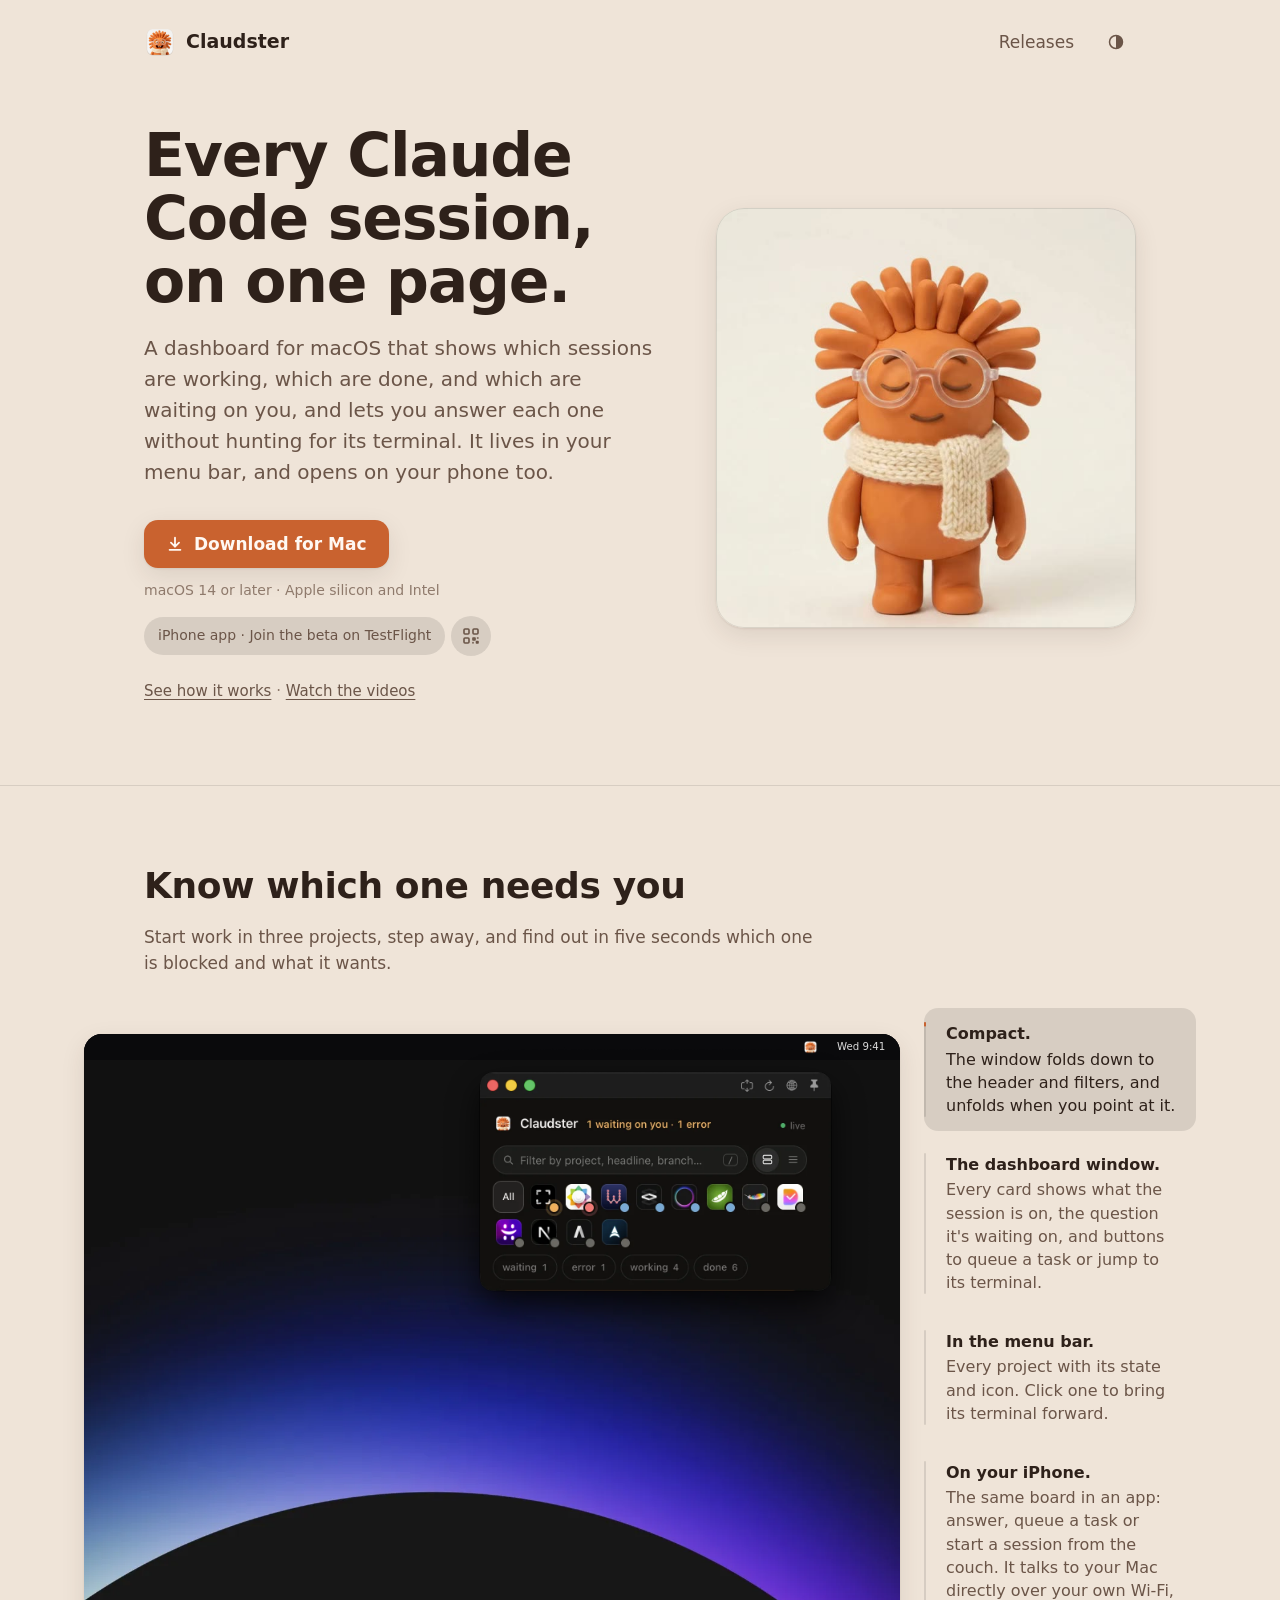
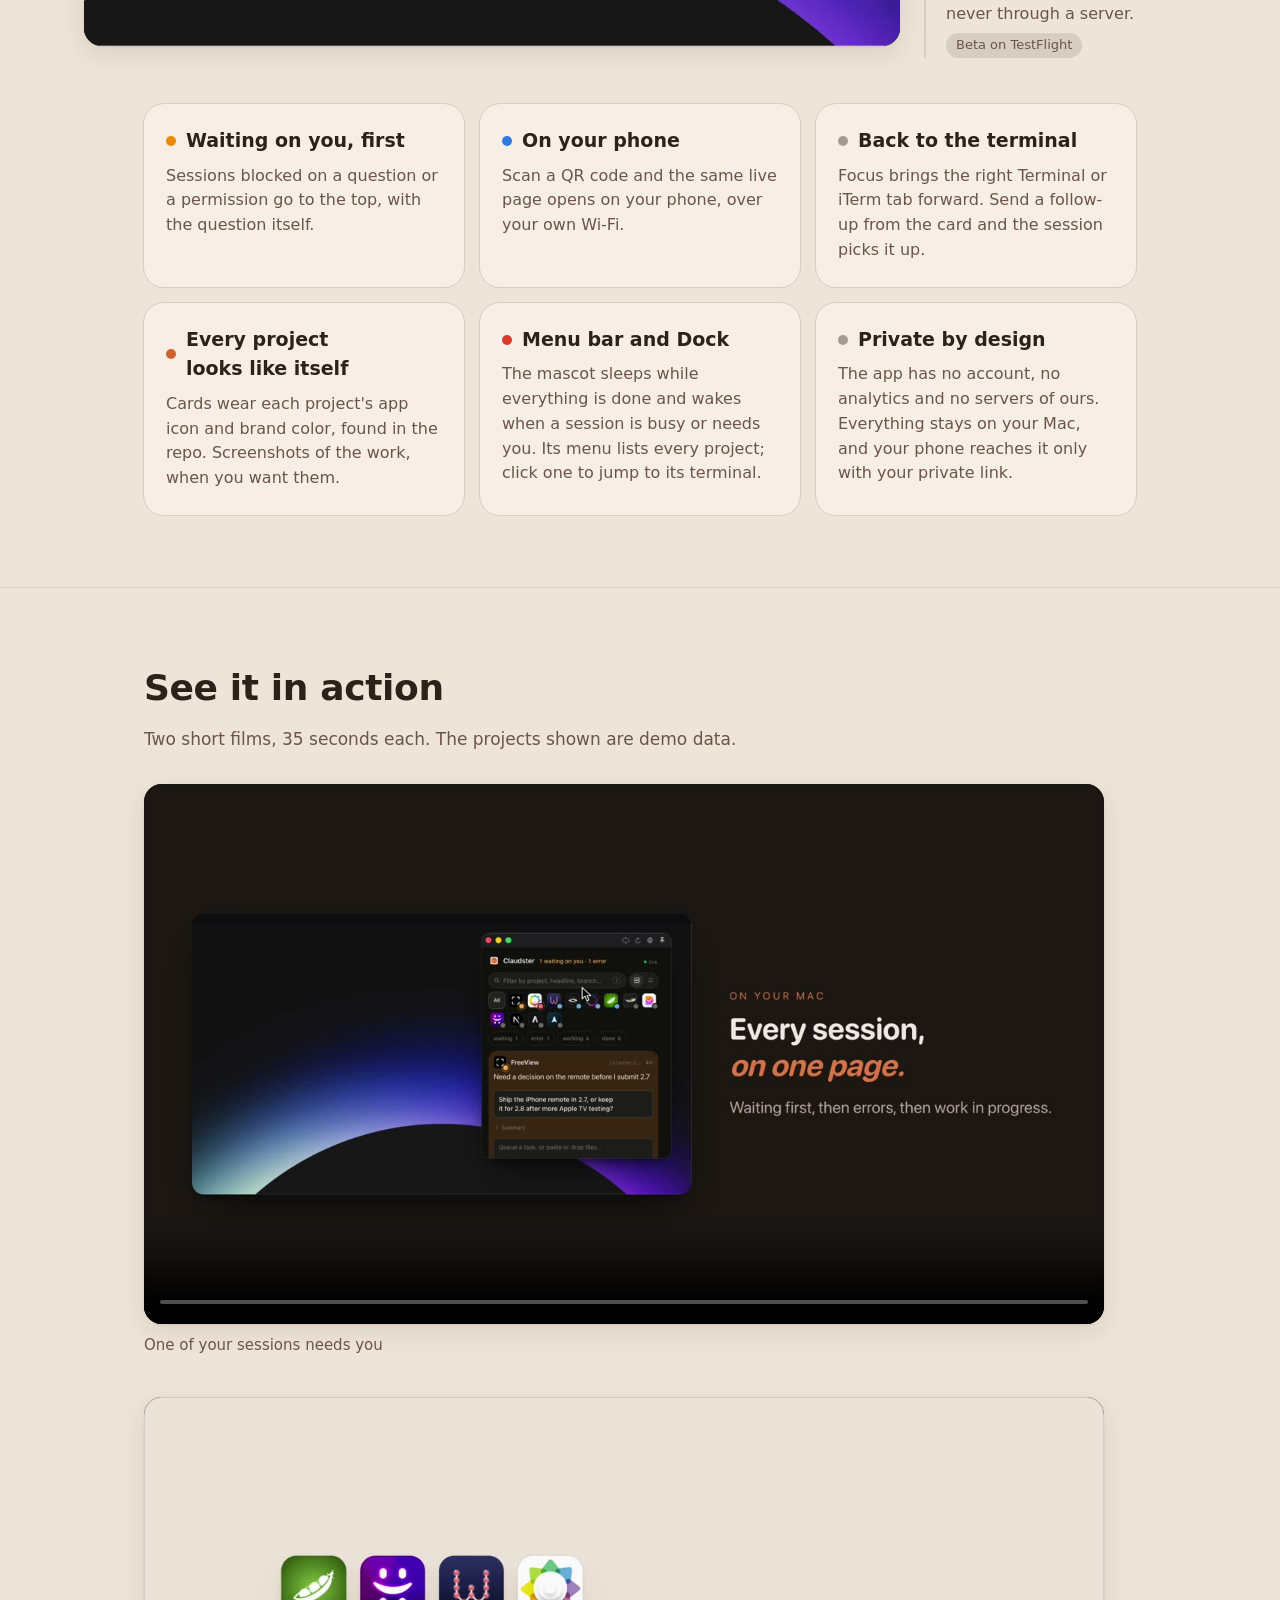
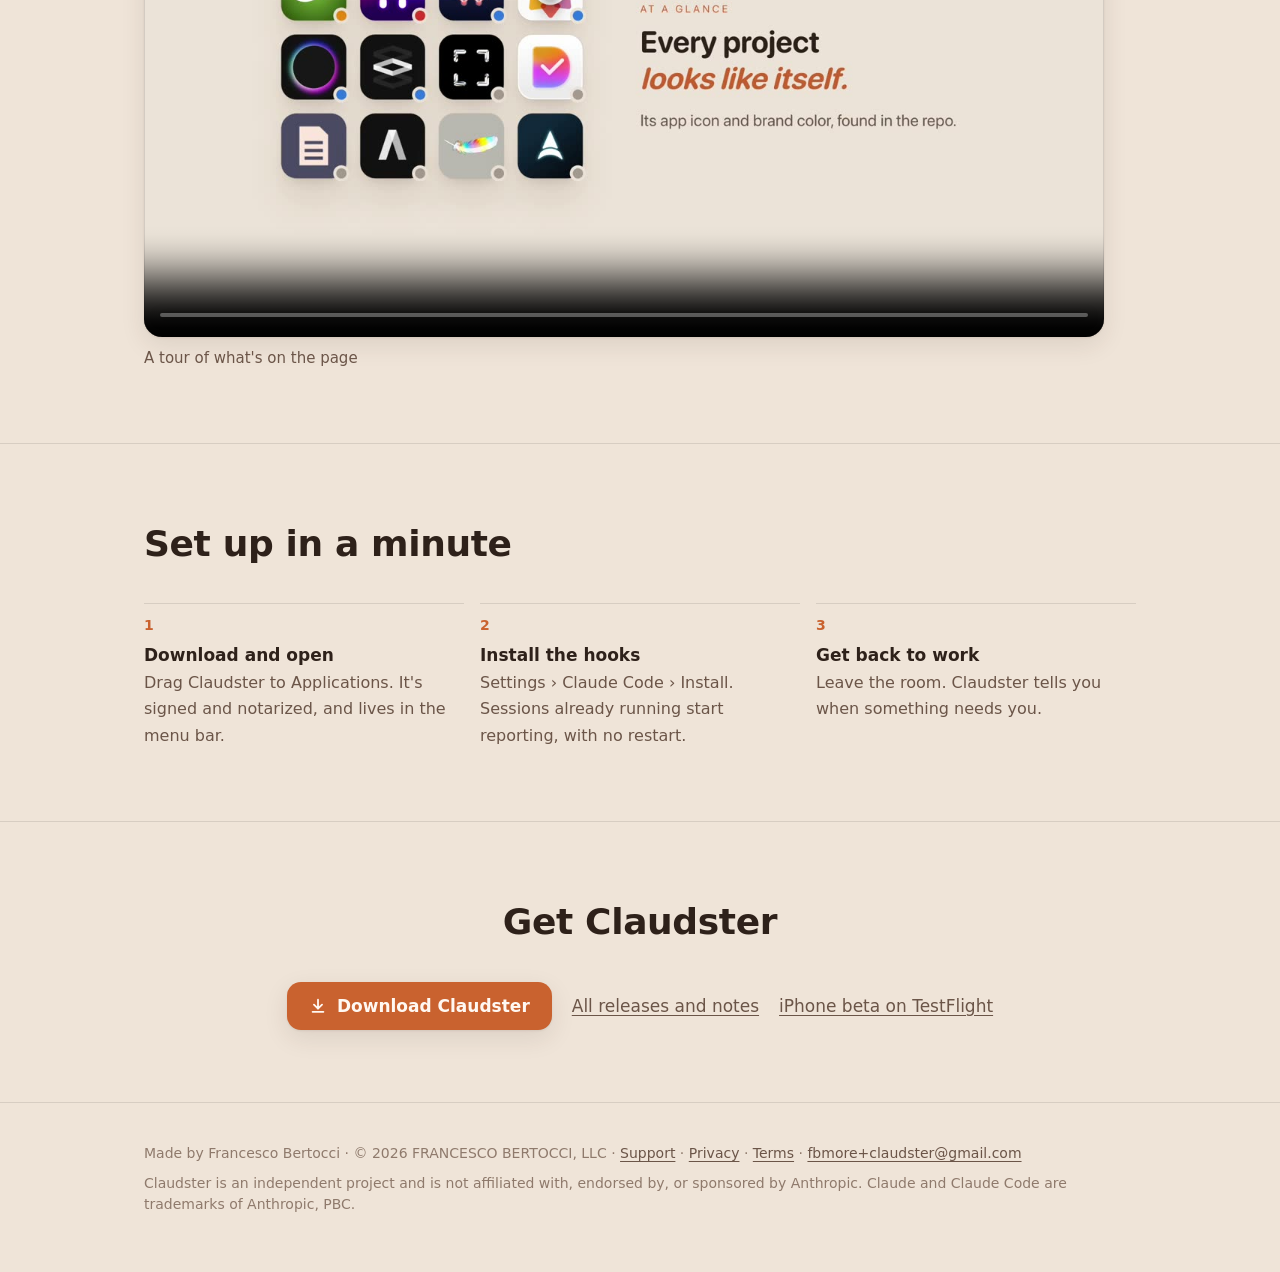
==== commit 7b2ef054: "TestFlight QR code beside the iPhone beta link, for scanning from a computer's screen Co-Authored-By" ====
--- a/index.html
+++ b/index.html
@@ -230,7 +230,36 @@
     display: inline-block; margin-top: 8px; padding: 3px 10px; border-radius: 999px;
     background: var(--hairline); color: var(--ink-soft); font-size: 13px; font-weight: 500; white-space: nowrap;
   }
-  .iphone-soon { margin: 14px 0 0; }
+  .iphone-soon { margin: 14px 0 0; display: flex; align-items: center; gap: 6px; flex-wrap: wrap; }
+  .iphone-soon .soon { margin-top: 0; }
+  .qr-button {
+    display: inline-grid; place-items: center; width: 40px; height: 40px; padding: 0; border: 0; border-radius: 999px;
+    background: var(--hairline); color: var(--ink-soft); cursor: pointer;
+    transition-property: background-color, color, scale; transition-duration: 150ms; transition-timing-function: ease-out;
+  }
+  .qr-button svg { width: 20px; height: 20px; }
+  .qr-button:hover { color: var(--ink); background: oklch(from var(--ink) l c h / 0.12); }
+  .qr-button:active { scale: 0.96; }
+  .qr-button:focus-visible { outline: 2px solid var(--clay); outline-offset: 2px; }
+  /* A phone opens the link itself; the code is for a computer's screen. */
+  @media (hover: none) and (pointer: coarse) { .qr-button { display: none; } }
+  .qr-pop {
+    width: min(320px, calc(100vw - 32px)); padding: 24px; border: 0; border-radius: 28px;
+    background: var(--paper-raised); color: var(--ink); text-align: center;
+    box-shadow: 0 1px 2px oklch(0 0 0 / 0.12), 0 24px 64px oklch(0 0 0 / 0.28);
+  }
+  .qr-pop::backdrop { background: oklch(0 0 0 / 0.4); }
+  .qr-card { padding: 12px; border-radius: 16px; background: #fff; color: #000; outline: 1px solid oklch(0 0 0 / 0.1); outline-offset: -1px; }
+  .qr-card svg { display: block; width: 100%; height: auto; }
+  .qr-pop p { margin: 16px 0 0; font-size: 15px; line-height: 1.45; color: var(--ink-soft); text-wrap: pretty; }
+  .qr-pop p strong { color: var(--ink); font-weight: 600; }
+  .qr-close {
+    margin-top: 16px; min-height: 40px; padding: 0 20px; border: 0; border-radius: 999px; cursor: pointer;
+    background: var(--hairline); color: var(--ink); font: inherit; font-weight: 500;
+    transition-property: background-color, scale; transition-duration: 150ms; transition-timing-function: ease-out;
+  }
+  .qr-close:hover { background: oklch(from var(--ink) l c h / 0.12); }
+  .qr-close:active { scale: 0.96; }
   a.soon { padding: 8px 14px; font-size: 14px; text-decoration: none; transition-property: background-color, color; transition-duration: 150ms; transition-timing-function: ease-out; }
   a.soon:hover { color: var(--ink); background: oklch(from var(--ink) l c h / 0.12); }
   a.soon:active { scale: 0.96; }
@@ -327,7 +356,18 @@
           </a>
           <span class="fineprint">macOS 14 or later · Apple silicon and Intel</span>
         </div>
-        <p class="iphone-soon"><a class="soon" href="https://testflight.apple.com/join/spEBkn96">iPhone app · Join the beta on TestFlight</a></p>
+        <p class="iphone-soon">
+          <a class="soon" href="https://testflight.apple.com/join/spEBkn96">iPhone app · Join the beta on TestFlight</a>
+          <!-- On a computer: the same link as a code for the iPhone's camera. -->
+          <button class="qr-button" type="button" popovertarget="tf-qr" aria-label="Show a QR code to open the TestFlight beta on your iPhone" title="Scan with your iPhone">
+            <svg viewBox="0 0 20 20" fill="none" stroke="currentColor" stroke-width="1.6" stroke-linecap="round" stroke-linejoin="round" aria-hidden="true"><rect x="3" y="3" width="5" height="5" rx="1"/><rect x="12" y="3" width="5" height="5" rx="1"/><rect x="3" y="12" width="5" height="5" rx="1"/><path d="M12 12h2v2h-2zM15.5 15.5H17V17h-1.5zM12 16.5V17M16.5 12h.5"/></svg>
+          </button>
+        </p>
+        <div id="tf-qr" class="qr-pop" popover>
+          <div class="qr-card"><svg class="qr-code" viewBox="0 0 31 31" shape-rendering="crispEdges" role="img" aria-label="QR code for the Claudster TestFlight beta"><path fill="currentColor" d="M1 1h1v1h-1zM2 1h1v1h-1zM3 1h1v1h-1zM4 1h1v1h-1zM5 1h1v1h-1zM6 1h1v1h-1zM7 1h1v1h-1zM9 1h1v1h-1zM12 1h1v1h-1zM13 1h1v1h-1zM16 1h1v1h-1zM17 1h1v1h-1zM18 1h1v1h-1zM19 1h1v1h-1zM20 1h1v1h-1zM21 1h1v1h-1zM23 1h1v1h-1zM24 1h1v1h-1zM25 1h1v1h-1zM26 1h1v1h-1zM27 1h1v1h-1zM28 1h1v1h-1zM29 1h1v1h-1zM1 2h1v1h-1zM7 2h1v1h-1zM9 2h1v1h-1zM10 2h1v1h-1zM11 2h1v1h-1zM18 2h1v1h-1zM19 2h1v1h-1zM21 2h1v1h-1zM23 2h1v1h-1zM29 2h1v1h-1zM1 3h1v1h-1zM3 3h1v1h-1zM4 3h1v1h-1zM5 3h1v1h-1zM7 3h1v1h-1zM10 3h1v1h-1zM13 3h1v1h-1zM14 3h1v1h-1zM15 3h1v1h-1zM17 3h1v1h-1zM20 3h1v1h-1zM23 3h1v1h-1zM25 3h1v1h-1zM26 3h1v1h-1zM27 3h1v1h-1zM29 3h1v1h-1zM1 4h1v1h-1zM3 4h1v1h-1zM4 4h1v1h-1zM5 4h1v1h-1zM7 4h1v1h-1zM9 4h1v1h-1zM11 4h1v1h-1zM15 4h1v1h-1zM16 4h1v1h-1zM17 4h1v1h-1zM18 4h1v1h-1zM21 4h1v1h-1zM23 4h1v1h-1zM25 4h1v1h-1zM26 4h1v1h-1zM27 4h1v1h-1zM29 4h1v1h-1zM1 5h1v1h-1zM3 5h1v1h-1zM4 5h1v1h-1zM5 5h1v1h-1zM7 5h1v1h-1zM12 5h1v1h-1zM13 5h1v1h-1zM15 5h1v1h-1zM16 5h1v1h-1zM17 5h1v1h-1zM18 5h1v1h-1zM20 5h1v1h-1zM23 5h1v1h-1zM25 5h1v1h-1zM26 5h1v1h-1zM27 5h1v1h-1zM29 5h1v1h-1zM1 6h1v1h-1zM7 6h1v1h-1zM11 6h1v1h-1zM13 6h1v1h-1zM19 6h1v1h-1zM20 6h1v1h-1zM23 6h1v1h-1zM29 6h1v1h-1zM1 7h1v1h-1zM2 7h1v1h-1zM3 7h1v1h-1zM4 7h1v1h-1zM5 7h1v1h-1zM6 7h1v1h-1zM7 7h1v1h-1zM9 7h1v1h-1zM11 7h1v1h-1zM13 7h1v1h-1zM15 7h1v1h-1zM17 7h1v1h-1zM19 7h1v1h-1zM21 7h1v1h-1zM23 7h1v1h-1zM24 7h1v1h-1zM25 7h1v1h-1zM26 7h1v1h-1zM27 7h1v1h-1zM28 7h1v1h-1zM29 7h1v1h-1zM9 8h1v1h-1zM10 8h1v1h-1zM11 8h1v1h-1zM13 8h1v1h-1zM15 8h1v1h-1zM16 8h1v1h-1zM18 8h1v1h-1zM19 8h1v1h-1zM21 8h1v1h-1zM1 9h1v1h-1zM3 9h1v1h-1zM4 9h1v1h-1zM6 9h1v1h-1zM7 9h1v1h-1zM8 9h1v1h-1zM11 9h1v1h-1zM12 9h1v1h-1zM13 9h1v1h-1zM15 9h1v1h-1zM18 9h1v1h-1zM20 9h1v1h-1zM21 9h1v1h-1zM23 9h1v1h-1zM26 9h1v1h-1zM28 9h1v1h-1zM29 9h1v1h-1zM2 10h1v1h-1zM4 10h1v1h-1zM5 10h1v1h-1zM6 10h1v1h-1zM8 10h1v1h-1zM9 10h1v1h-1zM11 10h1v1h-1zM12 10h1v1h-1zM13 10h1v1h-1zM14 10h1v1h-1zM17 10h1v1h-1zM18 10h1v1h-1zM19 10h1v1h-1zM20 10h1v1h-1zM21 10h1v1h-1zM22 10h1v1h-1zM23 10h1v1h-1zM24 10h1v1h-1zM25 10h1v1h-1zM29 10h1v1h-1zM1 11h1v1h-1zM4 11h1v1h-1zM5 11h1v1h-1zM6 11h1v1h-1zM7 11h1v1h-1zM8 11h1v1h-1zM11 11h1v1h-1zM14 11h1v1h-1zM15 11h1v1h-1zM17 11h1v1h-1zM19 11h1v1h-1zM22 11h1v1h-1zM24 11h1v1h-1zM27 11h1v1h-1zM28 11h1v1h-1zM1 12h1v1h-1zM5 12h1v1h-1zM6 12h1v1h-1zM13 12h1v1h-1zM14 12h1v1h-1zM15 12h1v1h-1zM16 12h1v1h-1zM20 12h1v1h-1zM24 12h1v1h-1zM29 12h1v1h-1zM1 13h1v1h-1zM2 13h1v1h-1zM3 13h1v1h-1zM4 13h1v1h-1zM5 13h1v1h-1zM7 13h1v1h-1zM9 13h1v1h-1zM11 13h1v1h-1zM14 13h1v1h-1zM15 13h1v1h-1zM18 13h1v1h-1zM24 13h1v1h-1zM26 13h1v1h-1zM27 13h1v1h-1zM2 14h1v1h-1zM3 14h1v1h-1zM4 14h1v1h-1zM5 14h1v1h-1zM8 14h1v1h-1zM9 14h1v1h-1zM11 14h1v1h-1zM12 14h1v1h-1zM14 14h1v1h-1zM15 14h1v1h-1zM16 14h1v1h-1zM18 14h1v1h-1zM20 14h1v1h-1zM23 14h1v1h-1zM27 14h1v1h-1zM28 14h1v1h-1zM29 14h1v1h-1zM4 15h1v1h-1zM7 15h1v1h-1zM8 15h1v1h-1zM15 15h1v1h-1zM17 15h1v1h-1zM18 15h1v1h-1zM20 15h1v1h-1zM22 15h1v1h-1zM24 15h1v1h-1zM25 15h1v1h-1zM27 15h1v1h-1zM28 15h1v1h-1zM29 15h1v1h-1zM3 16h1v1h-1zM5 16h1v1h-1zM6 16h1v1h-1zM11 16h1v1h-1zM13 16h1v1h-1zM17 16h1v1h-1zM20 16h1v1h-1zM21 16h1v1h-1zM22 16h1v1h-1zM25 16h1v1h-1zM28 16h1v1h-1zM7 17h1v1h-1zM9 17h1v1h-1zM12 17h1v1h-1zM13 17h1v1h-1zM14 17h1v1h-1zM15 17h1v1h-1zM16 17h1v1h-1zM19 17h1v1h-1zM20 17h1v1h-1zM21 17h1v1h-1zM22 17h1v1h-1zM25 17h1v1h-1zM26 17h1v1h-1zM28 17h1v1h-1zM2 18h1v1h-1zM3 18h1v1h-1zM6 18h1v1h-1zM8 18h1v1h-1zM9 18h1v1h-1zM10 18h1v1h-1zM13 18h1v1h-1zM15 18h1v1h-1zM16 18h1v1h-1zM18 18h1v1h-1zM24 18h1v1h-1zM26 18h1v1h-1zM27 18h1v1h-1zM28 18h1v1h-1zM1 19h1v1h-1zM4 19h1v1h-1zM5 19h1v1h-1zM6 19h1v1h-1zM7 19h1v1h-1zM10 19h1v1h-1zM16 19h1v1h-1zM17 19h1v1h-1zM18 19h1v1h-1zM22 19h1v1h-1zM23 19h1v1h-1zM24 19h1v1h-1zM25 19h1v1h-1zM27 19h1v1h-1zM3 20h1v1h-1zM4 20h1v1h-1zM5 20h1v1h-1zM8 20h1v1h-1zM9 20h1v1h-1zM10 20h1v1h-1zM11 20h1v1h-1zM18 20h1v1h-1zM19 20h1v1h-1zM22 20h1v1h-1zM27 20h1v1h-1zM2 21h1v1h-1zM5 21h1v1h-1zM7 21h1v1h-1zM8 21h1v1h-1zM9 21h1v1h-1zM12 21h1v1h-1zM13 21h1v1h-1zM16 21h1v1h-1zM17 21h1v1h-1zM18 21h1v1h-1zM19 21h1v1h-1zM20 21h1v1h-1zM21 21h1v1h-1zM22 21h1v1h-1zM23 21h1v1h-1zM24 21h1v1h-1zM25 21h1v1h-1zM26 21h1v1h-1zM27 21h1v1h-1zM9 22h1v1h-1zM10 22h1v1h-1zM11 22h1v1h-1zM15 22h1v1h-1zM17 22h1v1h-1zM18 22h1v1h-1zM19 22h1v1h-1zM20 22h1v1h-1zM21 22h1v1h-1zM25 22h1v1h-1zM26 22h1v1h-1zM27 22h1v1h-1zM28 22h1v1h-1zM29 22h1v1h-1zM1 23h1v1h-1zM2 23h1v1h-1zM3 23h1v1h-1zM4 23h1v1h-1zM5 23h1v1h-1zM6 23h1v1h-1zM7 23h1v1h-1zM9 23h1v1h-1zM12 23h1v1h-1zM13 23h1v1h-1zM14 23h1v1h-1zM17 23h1v1h-1zM18 23h1v1h-1zM19 23h1v1h-1zM20 23h1v1h-1zM21 23h1v1h-1zM23 23h1v1h-1zM25 23h1v1h-1zM26 23h1v1h-1zM28 23h1v1h-1zM1 24h1v1h-1zM7 24h1v1h-1zM9 24h1v1h-1zM11 24h1v1h-1zM13 24h1v1h-1zM14 24h1v1h-1zM16 24h1v1h-1zM19 24h1v1h-1zM21 24h1v1h-1zM25 24h1v1h-1zM26 24h1v1h-1zM1 25h1v1h-1zM3 25h1v1h-1zM4 25h1v1h-1zM5 25h1v1h-1zM7 25h1v1h-1zM10 25h1v1h-1zM11 25h1v1h-1zM12 25h1v1h-1zM13 25h1v1h-1zM18 25h1v1h-1zM19 25h1v1h-1zM21 25h1v1h-1zM22 25h1v1h-1zM23 25h1v1h-1zM24 25h1v1h-1zM25 25h1v1h-1zM27 25h1v1h-1zM28 25h1v1h-1zM29 25h1v1h-1zM1 26h1v1h-1zM3 26h1v1h-1zM4 26h1v1h-1zM5 26h1v1h-1zM7 26h1v1h-1zM9 26h1v1h-1zM10 26h1v1h-1zM13 26h1v1h-1zM14 26h1v1h-1zM15 26h1v1h-1zM16 26h1v1h-1zM17 26h1v1h-1zM21 26h1v1h-1zM22 26h1v1h-1zM24 26h1v1h-1zM25 26h1v1h-1zM26 26h1v1h-1zM29 26h1v1h-1zM1 27h1v1h-1zM3 27h1v1h-1zM4 27h1v1h-1zM5 27h1v1h-1zM7 27h1v1h-1zM9 27h1v1h-1zM12 27h1v1h-1zM13 27h1v1h-1zM15 27h1v1h-1zM17 27h1v1h-1zM18 27h1v1h-1zM19 27h1v1h-1zM20 27h1v1h-1zM21 27h1v1h-1zM24 27h1v1h-1zM27 27h1v1h-1zM29 27h1v1h-1zM1 28h1v1h-1zM7 28h1v1h-1zM11 28h1v1h-1zM12 28h1v1h-1zM13 28h1v1h-1zM15 28h1v1h-1zM21 28h1v1h-1zM25 28h1v1h-1zM26 28h1v1h-1zM28 28h1v1h-1zM1 29h1v1h-1zM2 29h1v1h-1zM3 29h1v1h-1zM4 29h1v1h-1zM5 29h1v1h-1zM6 29h1v1h-1zM7 29h1v1h-1zM9 29h1v1h-1zM11 29h1v1h-1zM12 29h1v1h-1zM13 29h1v1h-1zM16 29h1v1h-1zM19 29h1v1h-1zM20 29h1v1h-1zM21 29h1v1h-1zM22 29h1v1h-1zM23 29h1v1h-1zM26 29h1v1h-1zM28 29h1v1h-1z"/></svg></div>
+          <p><strong>Scan with your iPhone’s camera</strong> to join the Claudster beta on TestFlight.</p>
+          <button class="qr-close" type="button" popovertarget="tf-qr" popovertargetaction="hide">Done</button>
+        </div>
         <p class="hero-links"><a class="text-link" href="#tour">See how it works</a> · <a class="text-link" href="#films">Watch the videos</a></p>
       </div>
       <button class="mascot" type="button" id="mascot" aria-label="Play the Claudster mascot waking up">
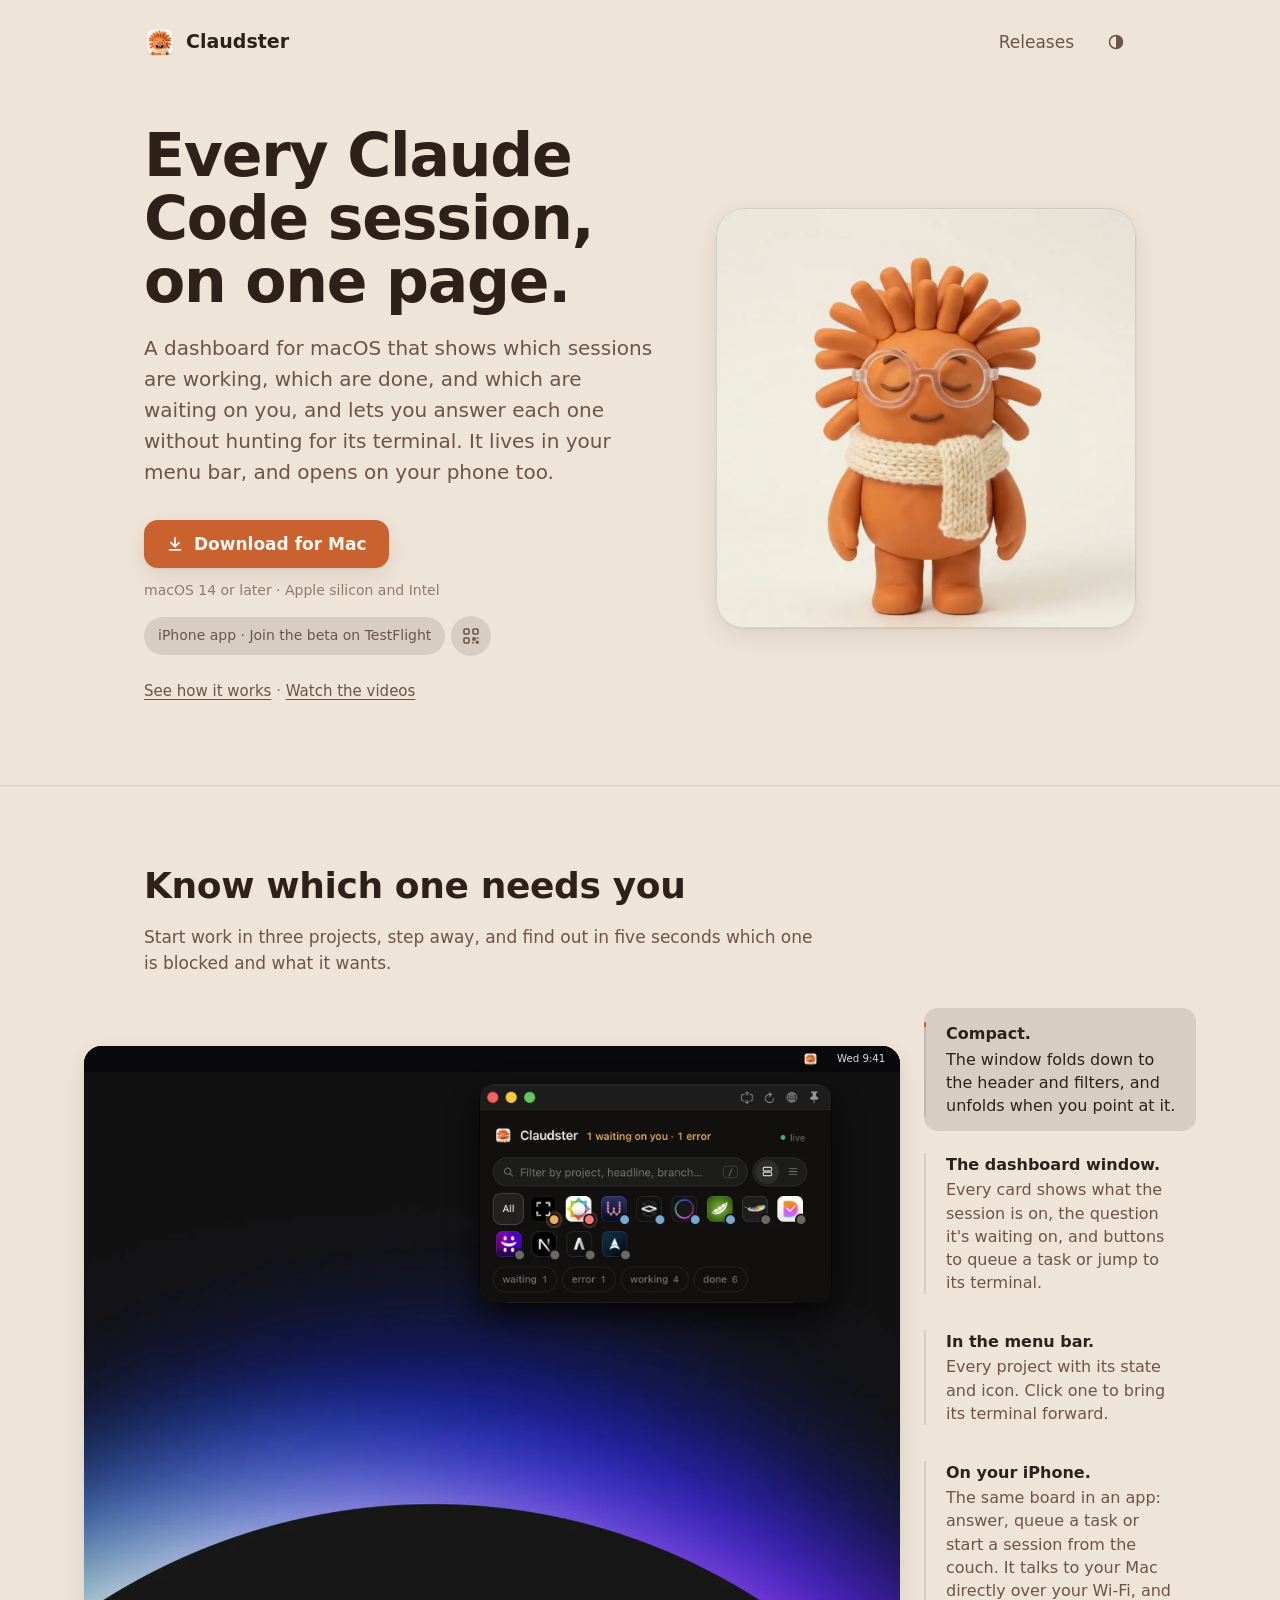
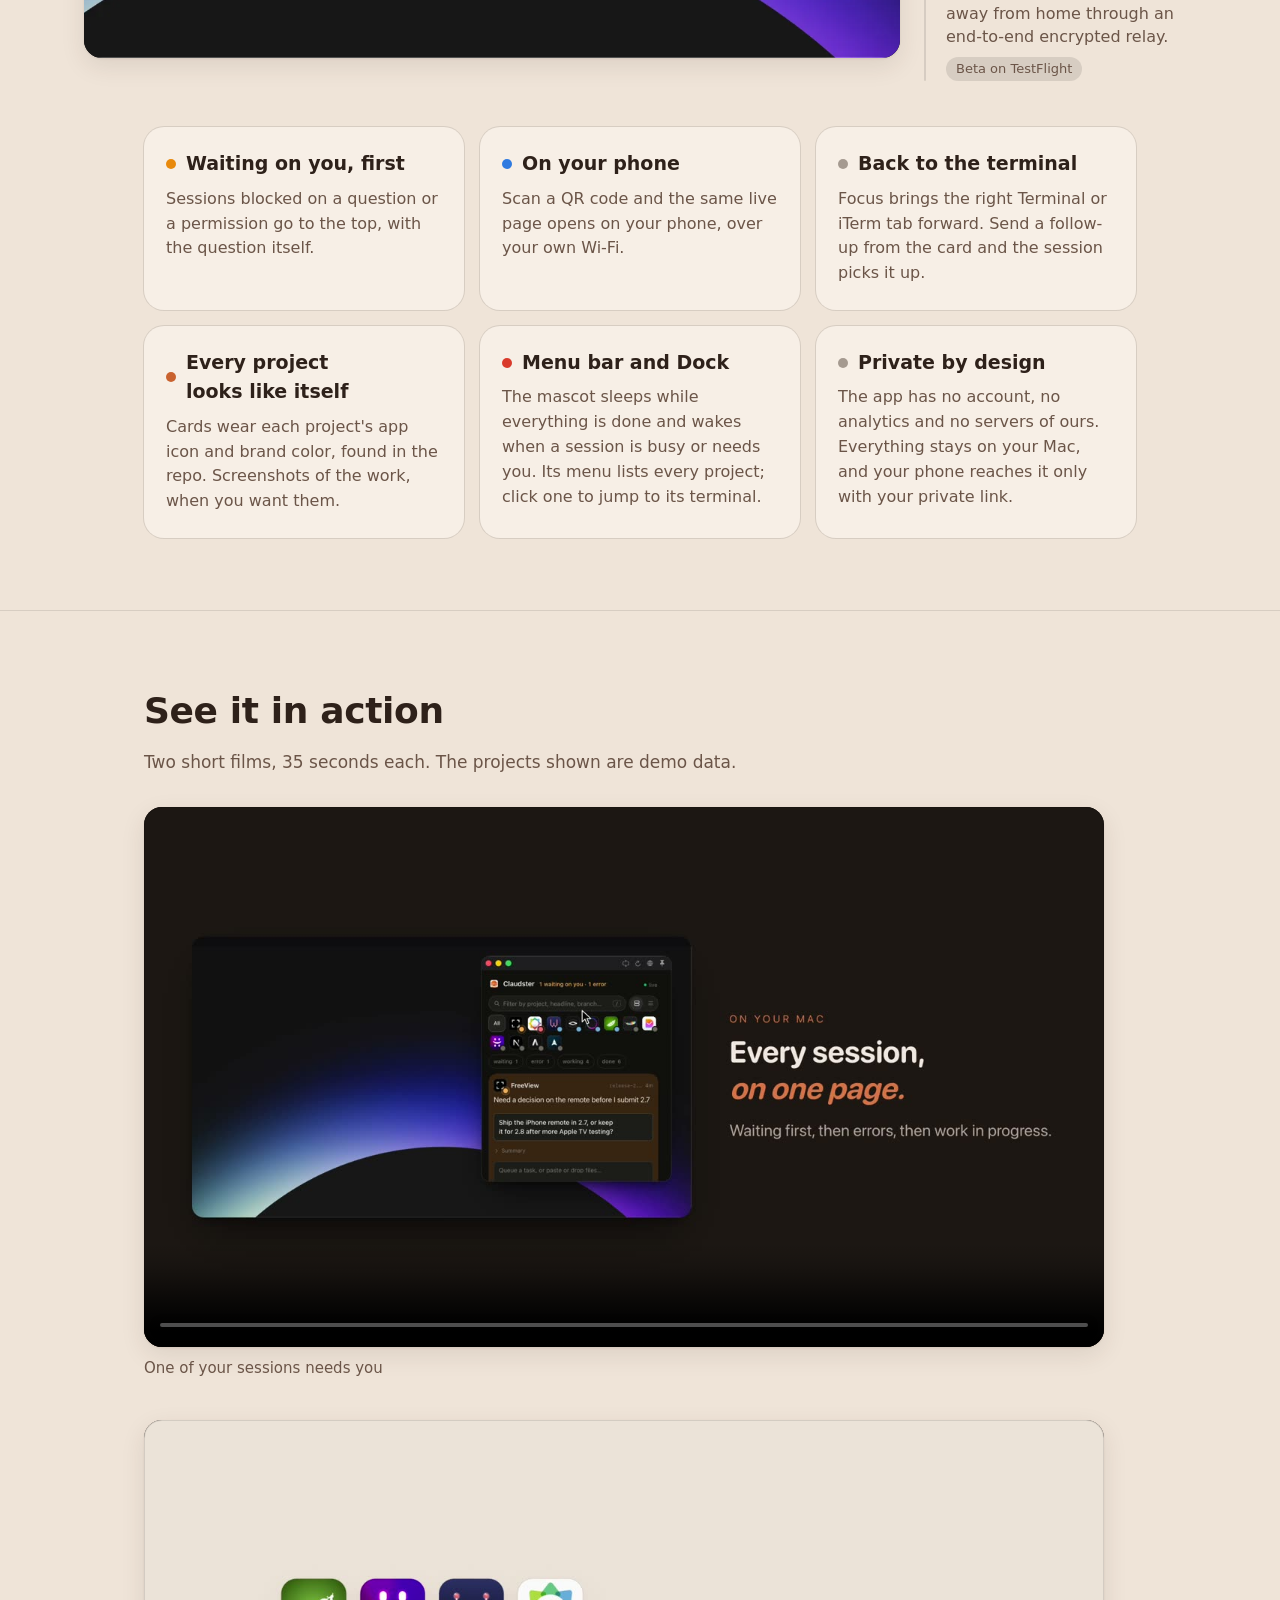
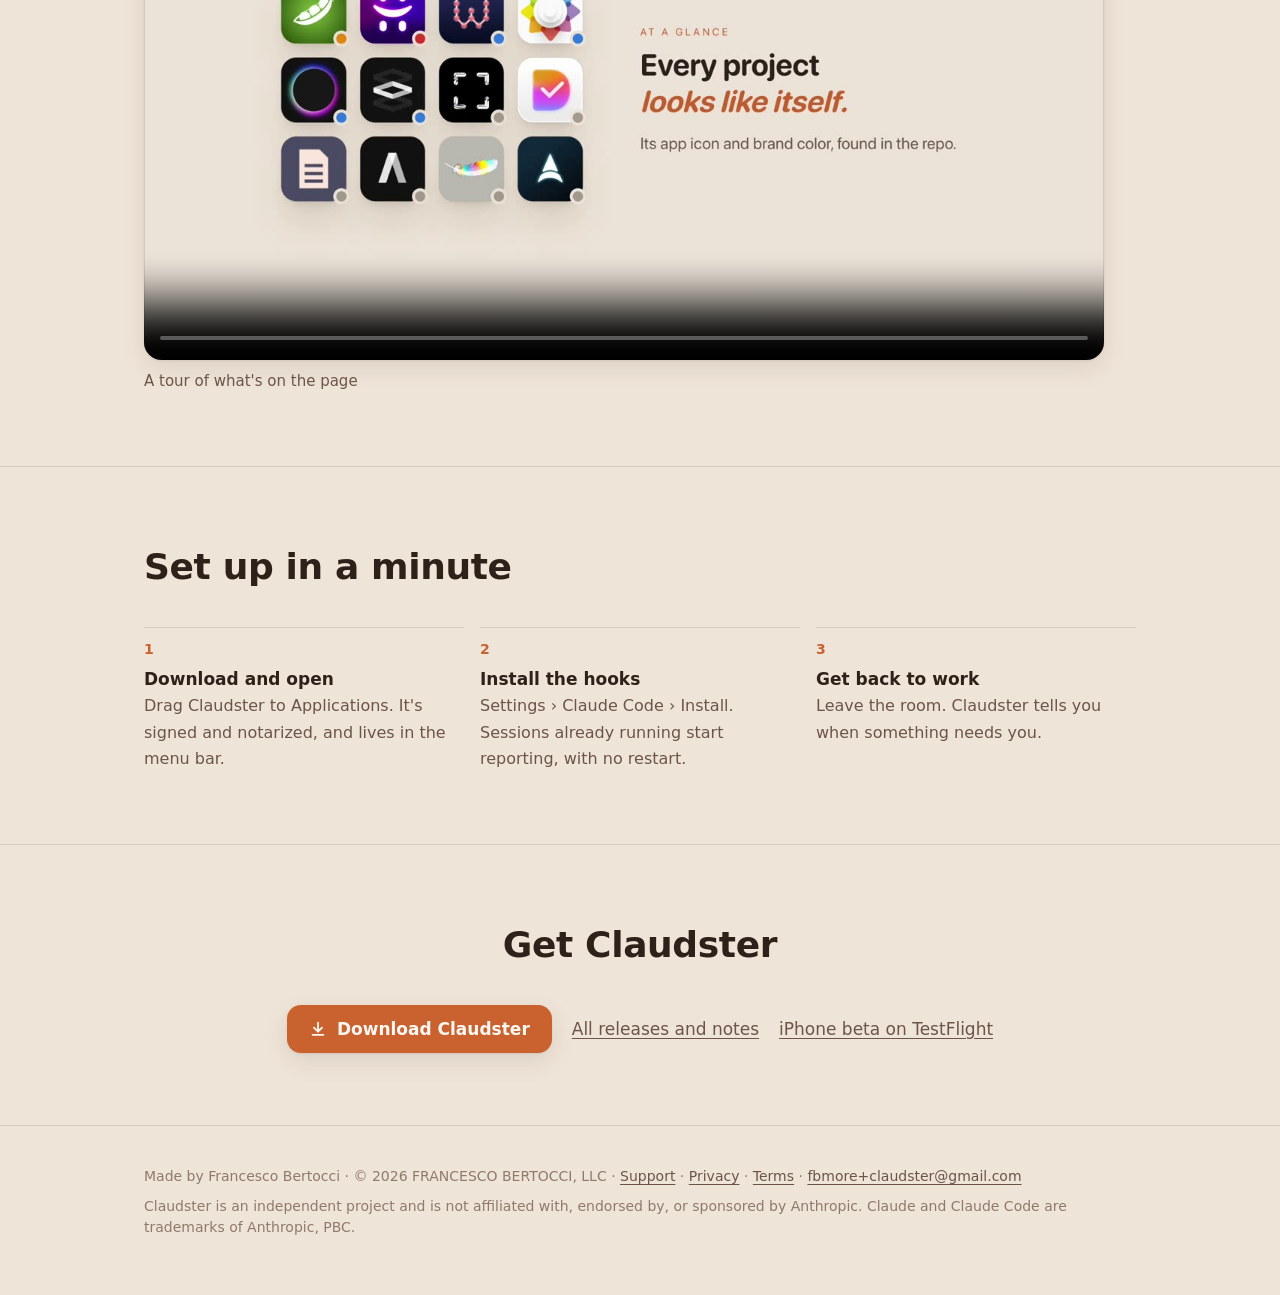
==== commit 0b24cc35: "Privacy, home, support: the relay away from home, the push service, the saved Mac password and Face " ====
--- a/index.html
+++ b/index.html
@@ -405,7 +405,7 @@
           <button class="callout" type="button" role="tab" data-go="0" aria-selected="true"><span class="bar" aria-hidden="true"></span><strong>Compact.</strong> The window folds down to the header and filters, and unfolds when you point at it.</button>
           <button class="callout" type="button" role="tab" data-go="1" aria-selected="false"><span class="bar" aria-hidden="true"></span><strong>The dashboard window.</strong> Every card shows what the session is on, the question it's waiting on, and buttons to queue a task or jump to its terminal.</button>
           <button class="callout" type="button" role="tab" data-go="2" aria-selected="false"><span class="bar" aria-hidden="true"></span><strong>In the menu bar.</strong> Every project with its state and icon. Click one to bring its terminal forward.</button>
-          <button class="callout" type="button" role="tab" data-go="3" aria-selected="false"><span class="bar" aria-hidden="true"></span><strong>On your iPhone.</strong> The same board in an app: answer, queue a task or start a session from the couch. It talks to your Mac directly over your own Wi-Fi, never through a&nbsp;server. <span class="soon">Beta on TestFlight</span></button>
+          <button class="callout" type="button" role="tab" data-go="3" aria-selected="false"><span class="bar" aria-hidden="true"></span><strong>On your iPhone.</strong> The same board in an app: answer, queue a task or start a session from the couch. It talks to your Mac directly over your Wi-Fi, and away from home through an end-to-end encrypted&nbsp;relay. <span class="soon">Beta on TestFlight</span></button>
         </div>
       </div>
       <div class="features">
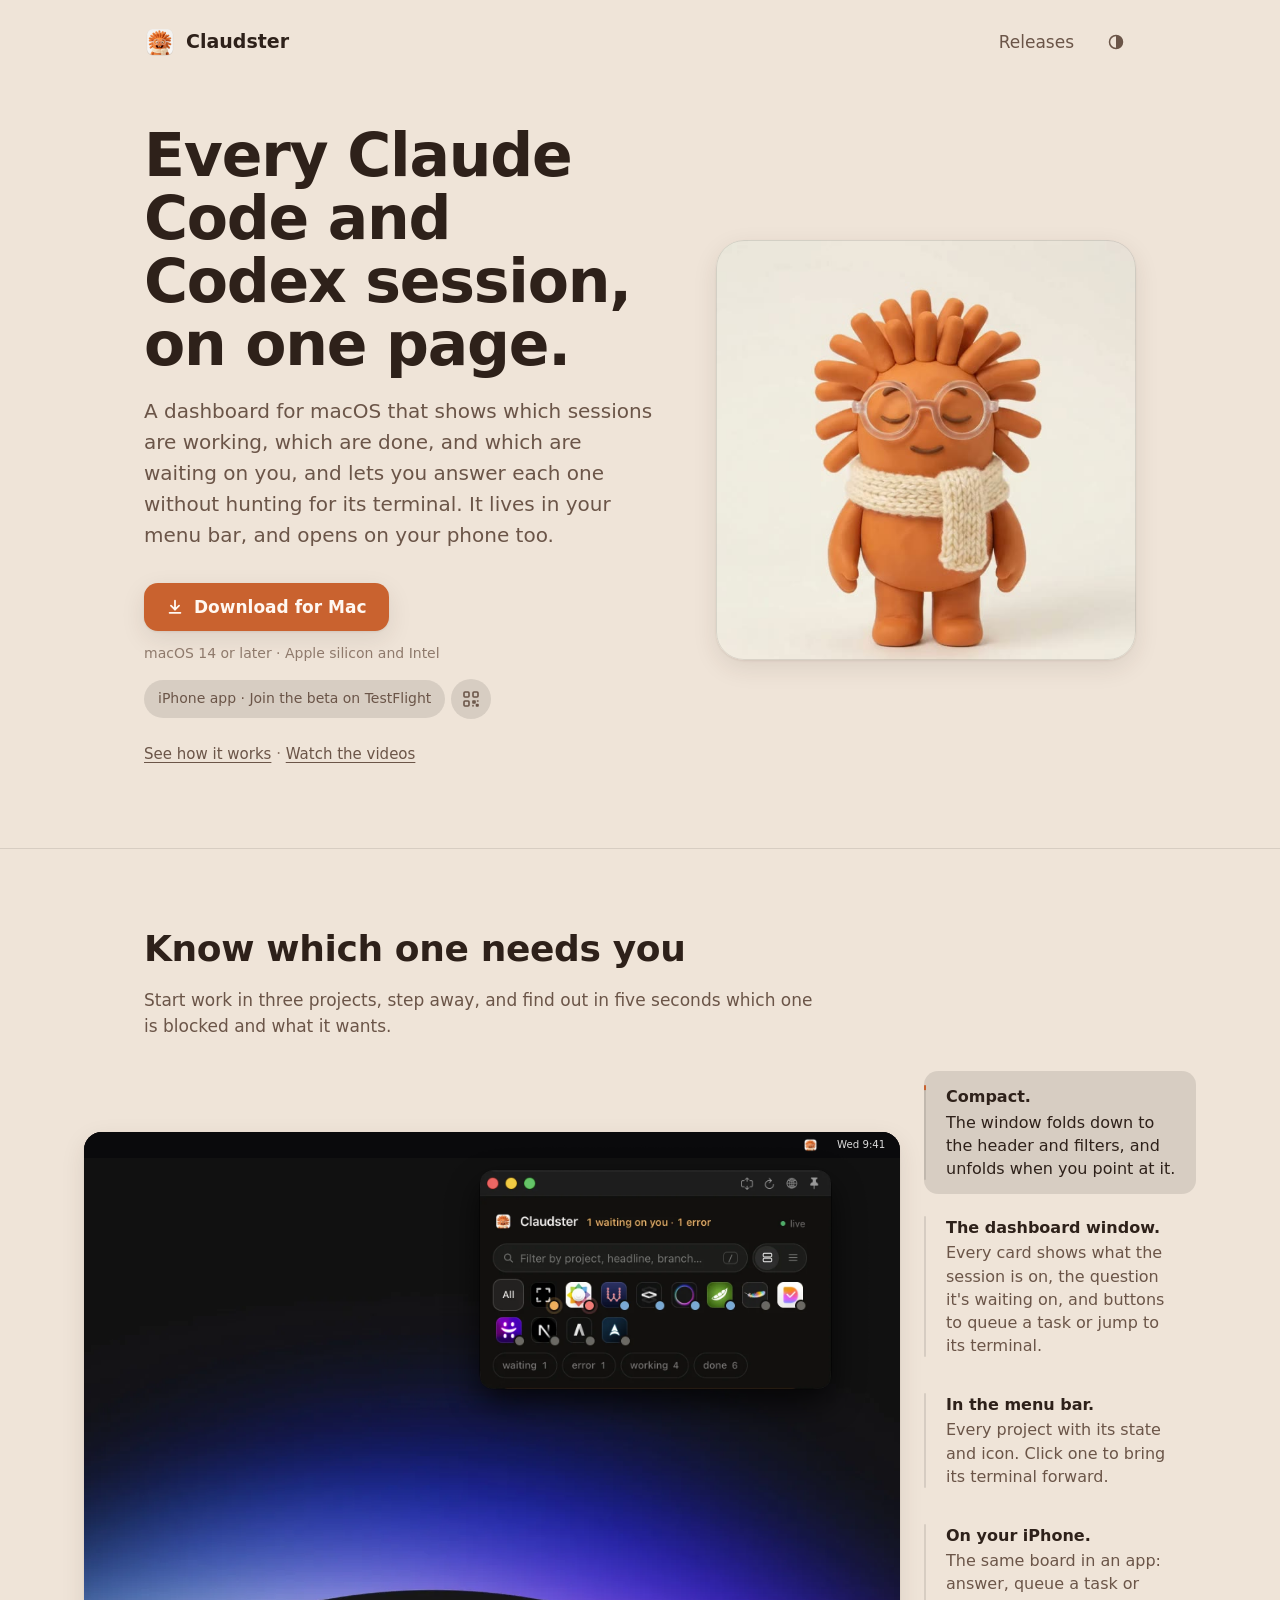
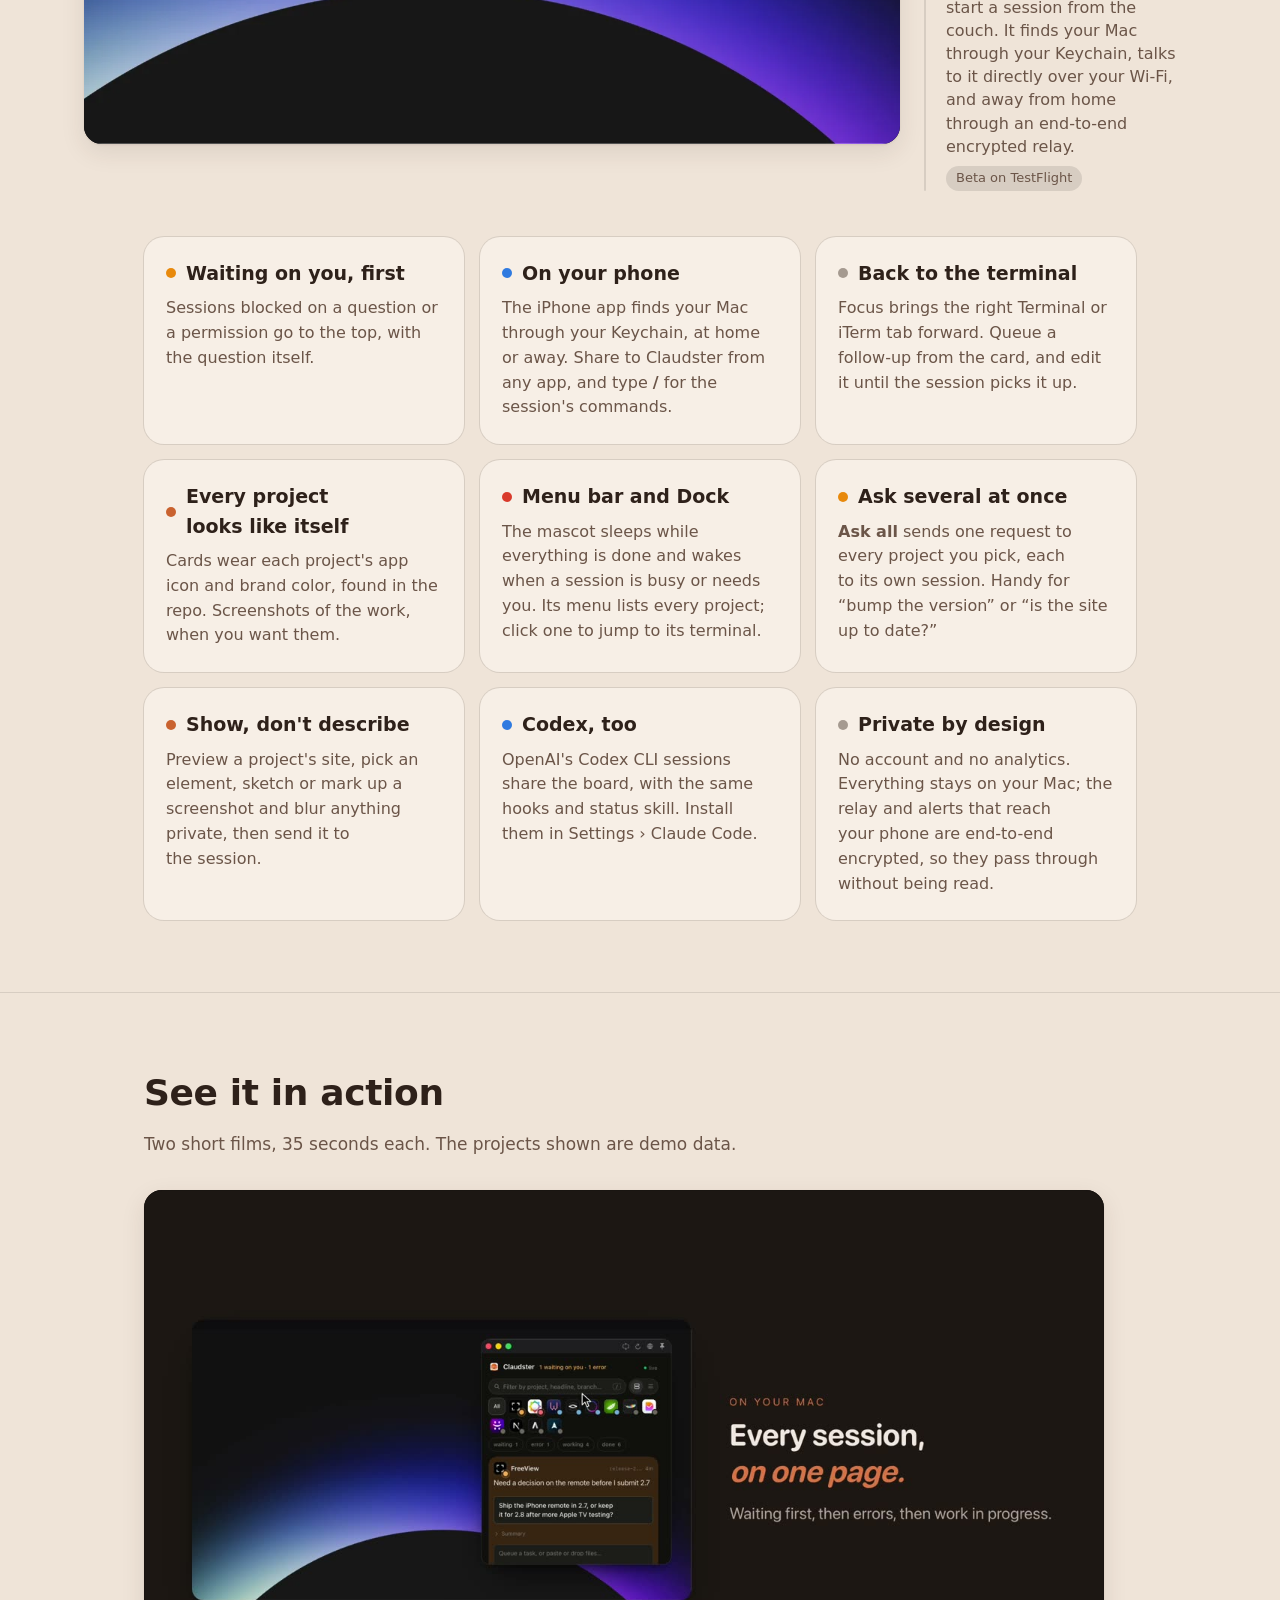
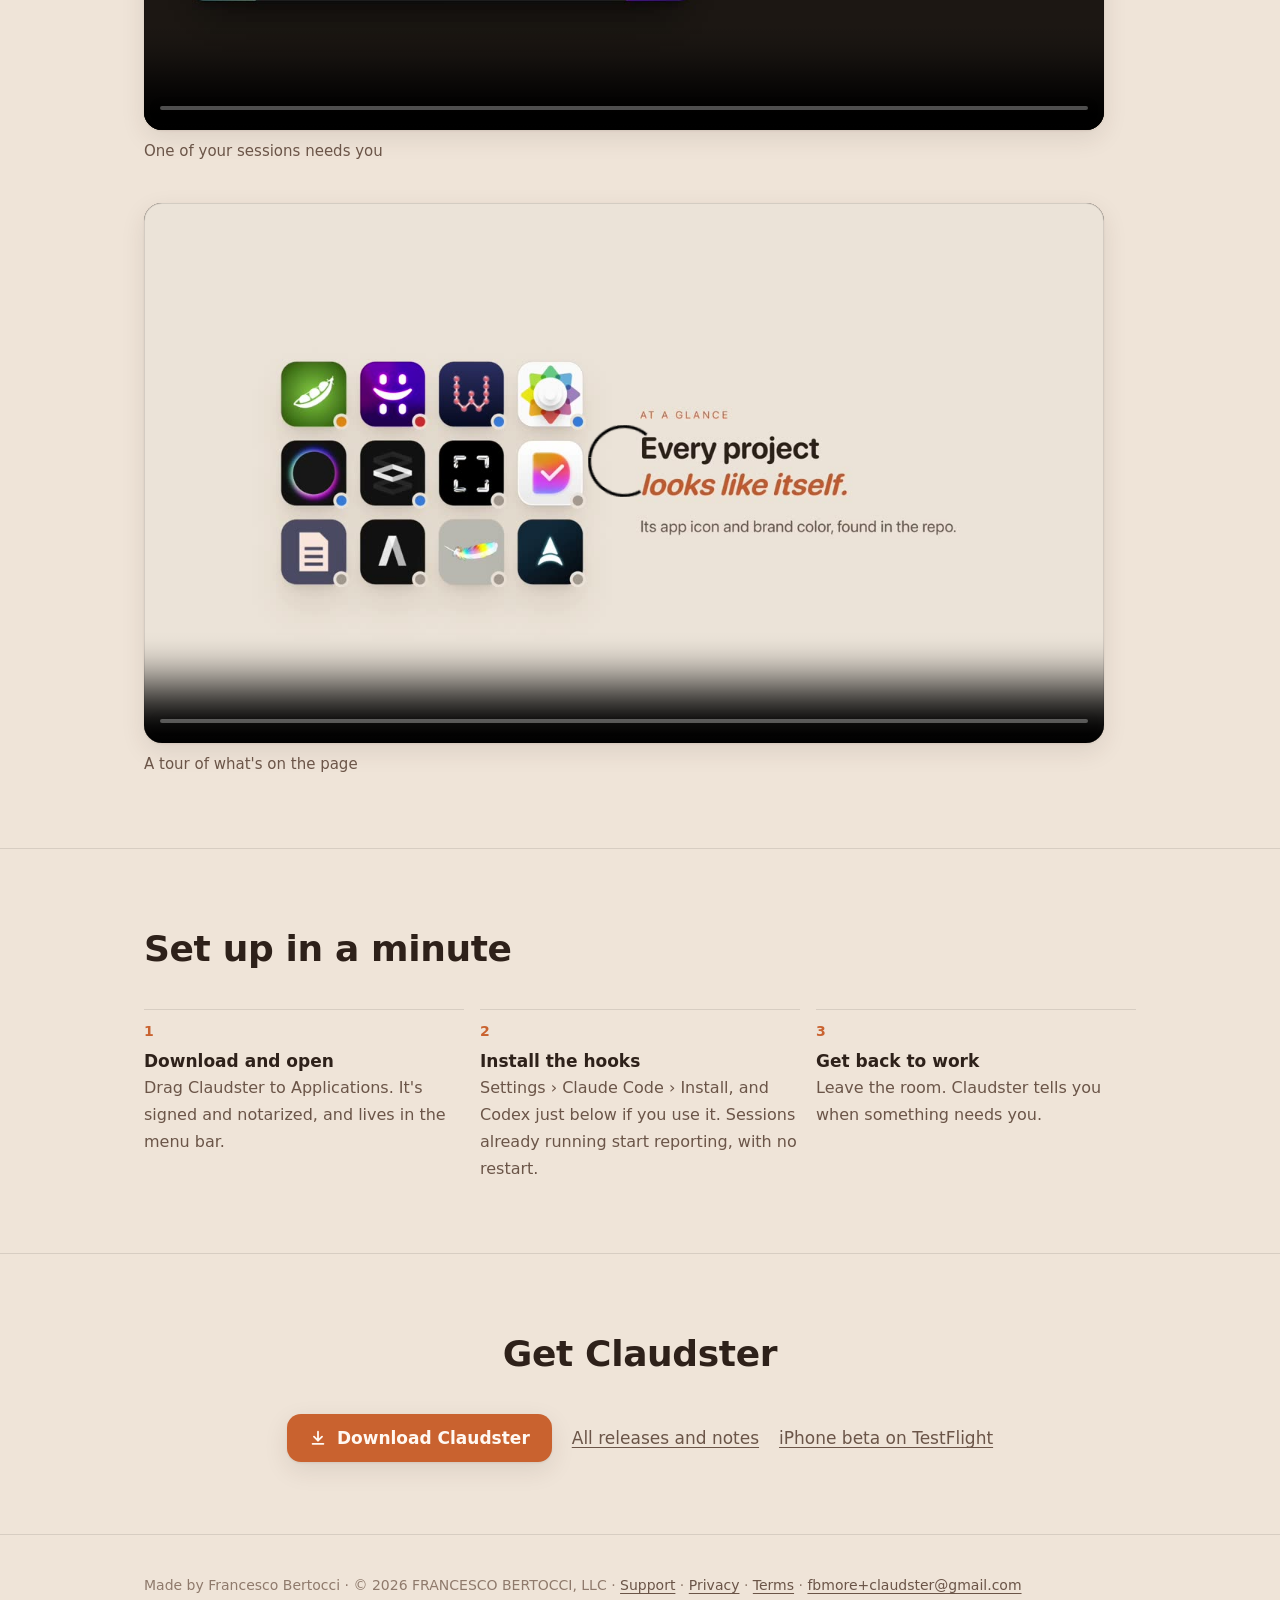
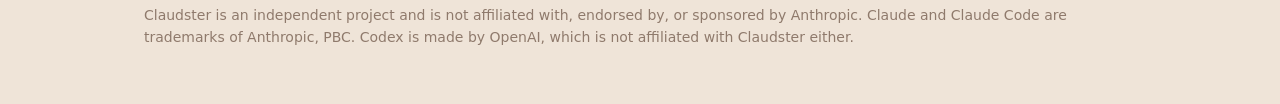
==== commit 38d3d367: "Site catches up with Codex, Ask all, the iPhone share sheet, slash commands, previews and mark-up Pr" ====
--- a/index.html
+++ b/index.html
@@ -3,10 +3,10 @@
 <head>
 <meta charset="utf-8">
 <meta name="viewport" content="width=device-width, initial-scale=1">
-<title>Claudster — every Claude Code session, on one page</title>
-<meta name="description" content="A dashboard for macOS that shows which Claude Code sessions are working, finished, or waiting on you, and lets you answer each one — on your Mac and on your phone.">
+<title>Claudster — every Claude Code and Codex session, on one page</title>
+<meta name="description" content="A dashboard for macOS that shows which Claude Code and Codex sessions are working, finished, or waiting on you, and lets you answer each one — on your Mac and on your phone.">
 <meta property="og:title" content="Claudster">
-<meta property="og:description" content="Every Claude Code session, on one page.">
+<meta property="og:description" content="Every Claude Code and Codex session, on one page.">
 <meta property="og:image" content="https://claudster.dev/assets/mascot-awake.jpg">
 <meta property="og:url" content="https://claudster.dev/">
 <link rel="canonical" href="https://claudster.dev/">
@@ -321,6 +321,7 @@
   }
   @media (min-width: 861px) and (max-width: 1000px) {
     .features { grid-template-columns: repeat(2, minmax(0, 1fr)); }
+    .feature:last-child:nth-child(odd) { grid-column: span 2; }
   }
   @media (max-width: 480px) {
     .wrap { padding: 0 16px; }
@@ -347,7 +348,7 @@
   <div class="wrap">
     <section class="hero">
       <div class="hero-text">
-        <h1>Every Claude Code session, on one page.</h1>
+        <h1>Every Claude Code and Codex session, on one page.</h1>
         <p class="lede">A dashboard for macOS that shows which sessions are working, which are done, and which are waiting on you, and lets you answer each one without hunting for its terminal. It lives in your menu bar, and opens on your phone&nbsp;too.</p>
         <div class="actions">
           <a class="button" href="https://github.com/fbmore/claudster-app/releases/latest">
@@ -405,7 +406,7 @@
           <button class="callout" type="button" role="tab" data-go="0" aria-selected="true"><span class="bar" aria-hidden="true"></span><strong>Compact.</strong> The window folds down to the header and filters, and unfolds when you point at it.</button>
           <button class="callout" type="button" role="tab" data-go="1" aria-selected="false"><span class="bar" aria-hidden="true"></span><strong>The dashboard window.</strong> Every card shows what the session is on, the question it's waiting on, and buttons to queue a task or jump to its terminal.</button>
           <button class="callout" type="button" role="tab" data-go="2" aria-selected="false"><span class="bar" aria-hidden="true"></span><strong>In the menu bar.</strong> Every project with its state and icon. Click one to bring its terminal forward.</button>
-          <button class="callout" type="button" role="tab" data-go="3" aria-selected="false"><span class="bar" aria-hidden="true"></span><strong>On your iPhone.</strong> The same board in an app: answer, queue a task or start a session from the couch. It talks to your Mac directly over your Wi-Fi, and away from home through an end-to-end encrypted&nbsp;relay. <span class="soon">Beta on TestFlight</span></button>
+          <button class="callout" type="button" role="tab" data-go="3" aria-selected="false"><span class="bar" aria-hidden="true"></span><strong>On your iPhone.</strong> The same board in an app: answer, queue a task or start a session from the couch. It finds your Mac through your Keychain, talks to it directly over your Wi-Fi, and away from home through an end-to-end encrypted&nbsp;relay. <span class="soon">Beta on TestFlight</span></button>
         </div>
       </div>
       <div class="features">
@@ -415,11 +416,11 @@
         </div>
         <div class="feature">
           <h3><span class="dot" style="background: var(--dot-working)"></span>On your phone</h3>
-          <p>Scan a QR code and the same live page opens on your phone, over your own Wi‑Fi.</p>
+          <p>The iPhone app finds your Mac through your Keychain, at home or away. Share to Claudster from any app, and type <strong>/</strong> for the session's&nbsp;commands.</p>
         </div>
         <div class="feature">
           <h3><span class="dot" style="background: var(--dot-done)"></span>Back to the terminal</h3>
-          <p>Focus brings the right Terminal or iTerm tab forward. Send a follow-up from the card and the session picks it up.</p>
+          <p>Focus brings the right Terminal or iTerm tab forward. Queue a follow-up from the card, and edit it until the session picks it&nbsp;up.</p>
         </div>
         <div class="feature">
           <h3><span class="dot" style="background: var(--clay)"></span>Every project looks like itself</h3>
@@ -430,8 +431,20 @@
           <p>The mascot sleeps while everything is done and wakes when a session is busy or needs you. Its menu lists every project; click one to jump to its&nbsp;terminal.</p>
         </div>
         <div class="feature">
+          <h3><span class="dot" style="background: var(--dot-waiting)"></span>Ask several at once</h3>
+          <p><strong>Ask all</strong> sends one request to every project you pick, each to its own session. Handy for “bump the version” or “is the site up to&nbsp;date?”</p>
+        </div>
+        <div class="feature">
+          <h3><span class="dot" style="background: var(--clay)"></span>Show, don't describe</h3>
+          <p>Preview a project's site, pick an element, sketch or mark up a screenshot and blur anything private, then send it to the&nbsp;session.</p>
+        </div>
+        <div class="feature">
+          <h3><span class="dot" style="background: var(--dot-working)"></span>Codex, too</h3>
+          <p>OpenAI's Codex CLI sessions share the board, with the same hooks and status skill. Install them in Settings › Claude&nbsp;Code.</p>
+        </div>
+        <div class="feature">
           <h3><span class="dot" style="background: var(--dot-done)"></span>Private by design</h3>
-          <p>The app has no account, no analytics and no servers of ours. Everything stays on your Mac, and your phone reaches it only with your private link.</p>
+          <p>No account and no analytics. Everything stays on your Mac; the relay and alerts that reach your phone are end-to-end encrypted, so they pass through without being&nbsp;read.</p>
         </div>
       </div>
     </div>
@@ -460,7 +473,7 @@
       <h2>Set up in a minute</h2>
       <ol class="steps">
         <li><strong>Download and open</strong><span>Drag Claudster to Applications. It's signed and notarized, and lives in the menu bar.</span></li>
-        <li><strong>Install the hooks</strong><span>Settings › Claude Code › Install. Sessions already running start reporting, with no restart.</span></li>
+        <li><strong>Install the hooks</strong><span>Settings › Claude Code › Install, and Codex just below if you use it. Sessions already running start reporting, with no restart.</span></li>
         <li><strong>Get back to work</strong><span>Leave the room. Claudster tells you when something needs you.</span></li>
       </ol>
     </div>
@@ -484,7 +497,7 @@
 <footer>
   <div class="wrap">
     <p>Made by Francesco Bertocci · © <span id="year">2026</span> FRANCESCO BERTOCCI, LLC · <a class="text-link" href="support.html">Support</a> · <a class="text-link" href="privacy.html">Privacy</a> · <a class="text-link" href="terms.html">Terms</a> · <a class="text-link" href="mailto:fbmore+claudster@gmail.com">fbmore+claudster@gmail.com</a></p>
-    <p>Claudster is an independent project and is not affiliated with, endorsed by, or sponsored by Anthropic. Claude and Claude Code are trademarks of Anthropic, PBC.</p>
+    <p>Claudster is an independent project and is not affiliated with, endorsed by, or sponsored by Anthropic. Claude and Claude Code are trademarks of Anthropic, PBC. Codex is made by OpenAI, which is not affiliated with Claudster either.</p>
   </div>
 </footer>
 
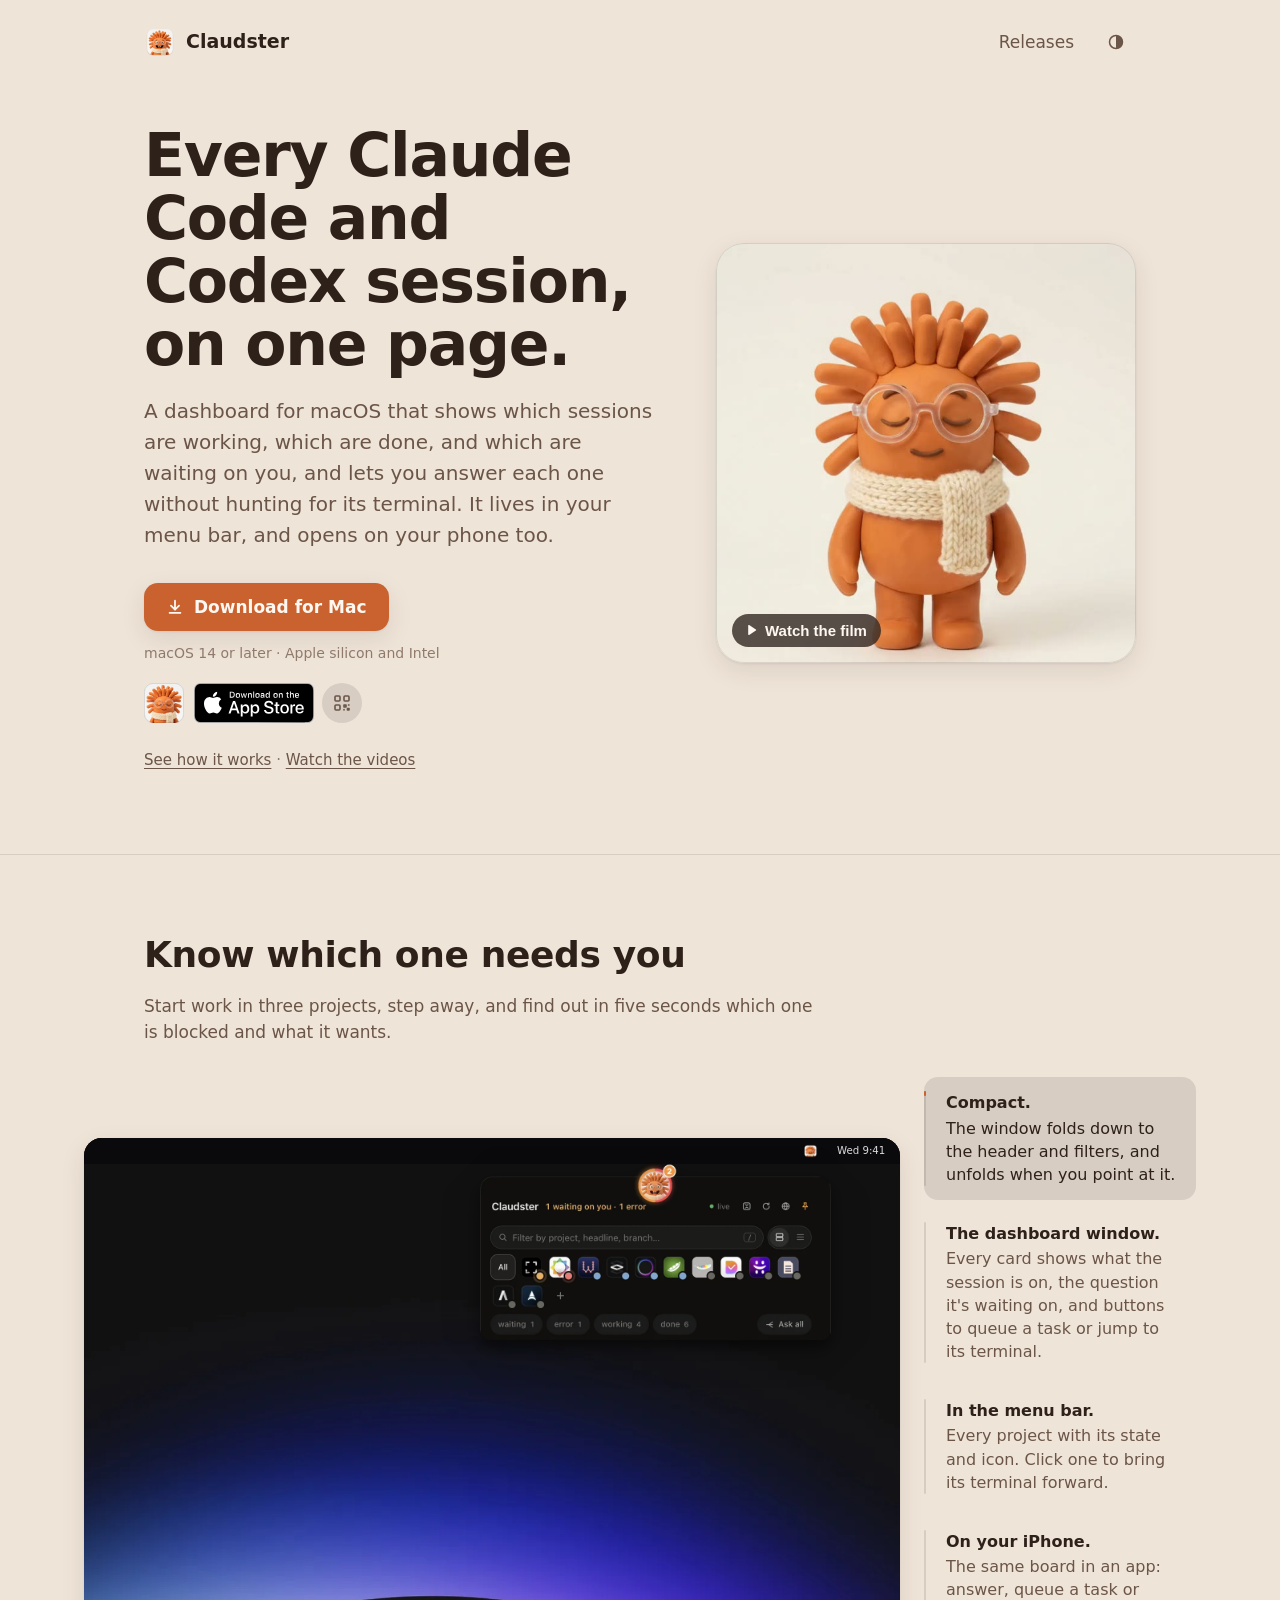
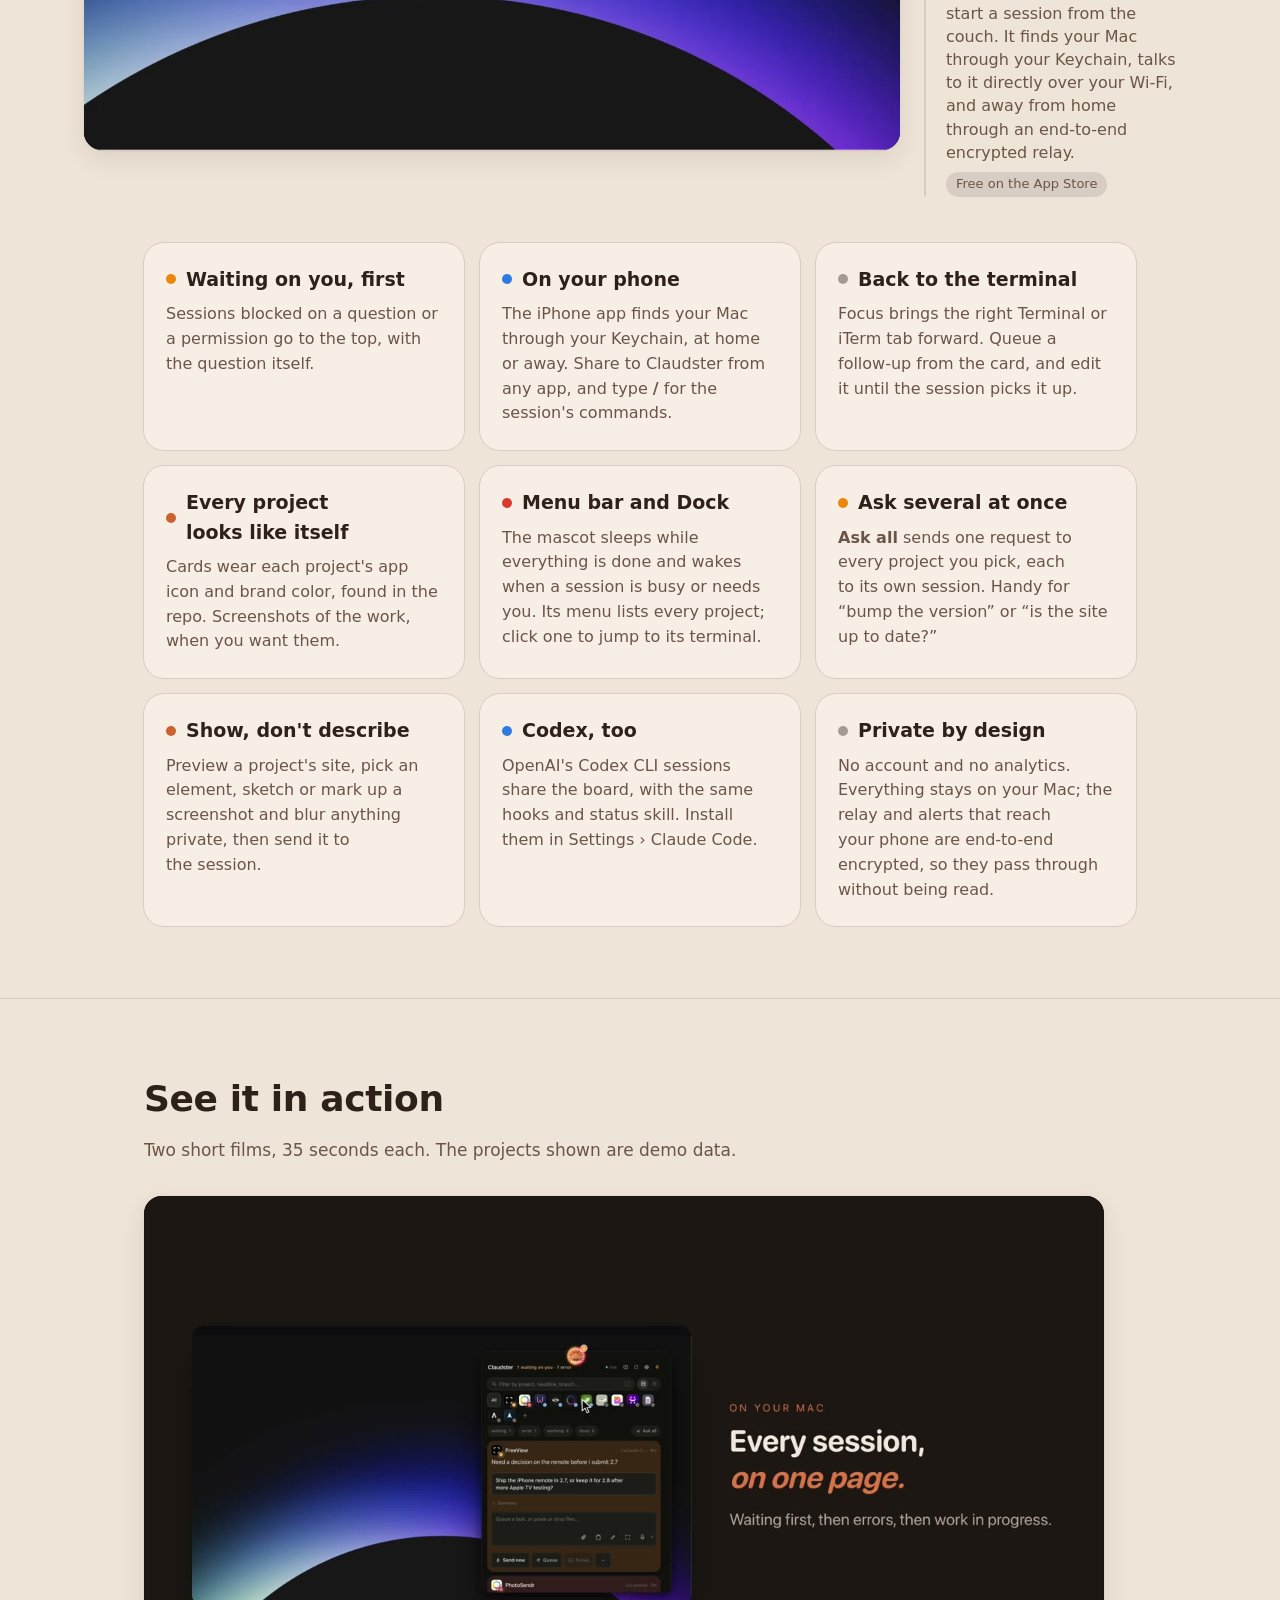
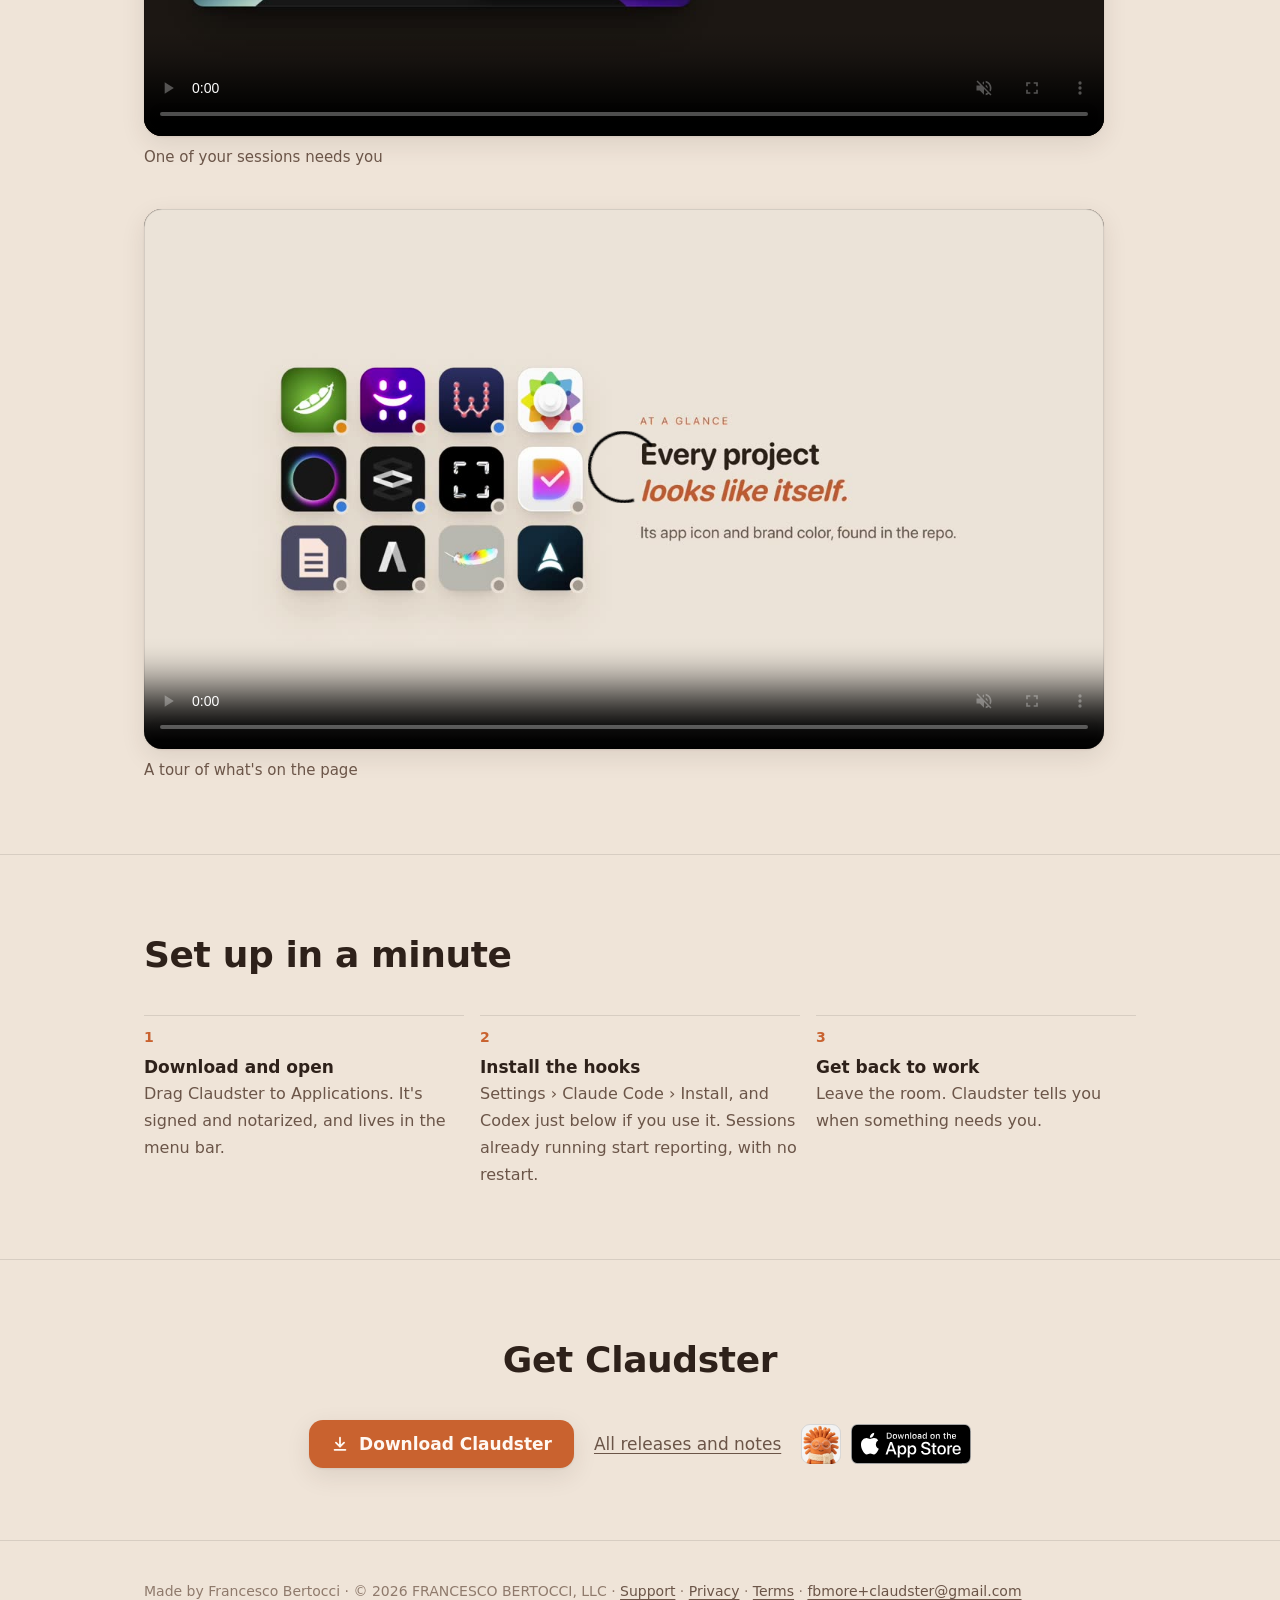
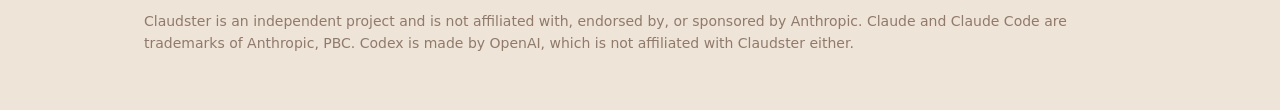
==== commit 5feb2204: "iPhone app on the App Store; the hero plays the Claudster film The TestFlight pill becomes the iPhon" ====
--- a/index.html
+++ b/index.html
@@ -146,6 +146,38 @@
   }
   .mascot::after { content: ""; position: absolute; inset: 0; border-radius: inherit; outline: 1px solid var(--outline); outline-offset: -1px; pointer-events: none; }
   .mascot video, .mascot img { display: block; width: 100%; height: 100%; object-fit: cover; }
+  .mascot:focus-visible { outline: 2px solid var(--clay); outline-offset: 4px; }
+  .play-pill {
+    position: absolute; left: 16px; bottom: 16px; z-index: 1;
+    display: inline-flex; align-items: center; gap: 6px; padding: 8px 14px 8px 11px; border-radius: 999px;
+    background: oklch(0.2 0.02 50 / 0.72); color: #fff8f2; font-size: 15px; font-weight: 600;
+    -webkit-backdrop-filter: blur(12px); backdrop-filter: blur(12px);
+    transition-property: background-color, scale; transition-duration: 150ms; transition-timing-function: ease-out;
+  }
+  .play-pill svg { width: 16px; height: 16px; }
+  .mascot:hover .play-pill { background: oklch(0.2 0.02 50 / 0.86); }
+  .mascot:active .play-pill { scale: 0.96; }
+  .film-pop {
+    width: min(1100px, calc(100vw - 32px)); padding: 0; border: 0; border-radius: 20px; overflow: hidden;
+    background: #000; box-shadow: 0 1px 2px oklch(0 0 0 / 0.2), 0 24px 64px oklch(0 0 0 / 0.4);
+    opacity: 0; scale: 0.98;
+    transition-property: opacity, scale, overlay, display; transition-duration: 200ms; transition-timing-function: ease-out; transition-behavior: allow-discrete;
+  }
+  .film-pop[open] { opacity: 1; scale: 1; }
+  @starting-style { .film-pop[open] { opacity: 0; scale: 0.98; } }
+  .film-pop::backdrop { background: oklch(0 0 0 / 0.72); }
+  .film-pop video { display: block; width: 100%; aspect-ratio: 16 / 9; background: #000; }
+  .film-close {
+    position: absolute; top: 12px; right: 12px; display: grid; place-items: center; width: 40px; height: 40px; padding: 0; border: 0; border-radius: 999px;
+    background: oklch(0 0 0 / 0.55); color: #fff; cursor: pointer;
+    -webkit-backdrop-filter: blur(12px); backdrop-filter: blur(12px);
+    transition-property: background-color, scale; transition-duration: 150ms; transition-timing-function: ease-out;
+  }
+  .film-close svg { width: 18px; height: 18px; }
+  .film-close:hover { background: oklch(0 0 0 / 0.75); }
+  .film-close:active { scale: 0.96; }
+  .film-close:focus-visible { outline: 2px solid #fff; outline-offset: 2px; }
+  @media (prefers-reduced-motion: reduce) { .film-pop { transition-duration: 0ms; } }
 
   /* Features */
   section h2 { font-size: clamp(28px, 3.6vw, 36px); letter-spacing: -0.01em; }
@@ -230,8 +262,17 @@
     display: inline-block; margin-top: 8px; padding: 3px 10px; border-radius: 999px;
     background: var(--hairline); color: var(--ink-soft); font-size: 13px; font-weight: 500; white-space: nowrap;
   }
-  .iphone-soon { margin: 14px 0 0; display: flex; align-items: center; gap: 6px; flex-wrap: wrap; }
-  .iphone-soon .soon { margin-top: 0; }
+  .get-iphone { margin: 16px 0 0; display: flex; align-items: center; gap: 8px; flex-wrap: wrap; }
+  .store-link {
+    display: inline-flex; align-items: center; gap: 10px; min-height: 44px; border-radius: 12px; text-decoration: none;
+    transition-property: opacity, scale; transition-duration: 150ms; transition-timing-function: ease-out;
+  }
+  .store-link:hover { opacity: 0.85; }
+  .store-link:active { scale: 0.96; }
+  .store-link:focus-visible { outline: 2px solid var(--clay); outline-offset: 3px; }
+  .store-link img { display: block; height: 40px; width: auto; }
+  /* The iPhone icon at its own squircle-ish radius (22.4% of the side). */
+  .ios-icon { border-radius: 9px; outline: 1px solid var(--outline); outline-offset: -1px; }
   .qr-button {
     display: inline-grid; place-items: center; width: 40px; height: 40px; padding: 0; border: 0; border-radius: 999px;
     background: var(--hairline); color: var(--ink-soft); cursor: pointer;
@@ -315,6 +356,7 @@
     .hero { grid-template-columns: 1fr; gap: 32px; padding-top: 16px; }
     .hero .mascot { max-width: 360px; order: -1; margin: 0 auto; }
     .hero-text { text-align: center; }
+    .hero-text .get-iphone { justify-content: center; }
     .lede { margin-left: auto; margin-right: auto; }
     .actions { justify-content: center; }
     .features, .steps { grid-template-columns: 1fr; }
@@ -357,25 +399,38 @@
           </a>
           <span class="fineprint">macOS 14 or later · Apple silicon and Intel</span>
         </div>
-        <p class="iphone-soon">
-          <a class="soon" href="https://testflight.apple.com/join/spEBkn96">iPhone app · Join the beta on TestFlight</a>
+        <p class="get-iphone">
+          <a class="store-link" href="https://apps.apple.com/app/id6833267462">
+            <img class="ios-icon" src="assets/ios-icon-256.png" width="40" height="40" alt="">
+            <img class="store-badge" src="assets/app-store-badge.svg" width="120" height="40" alt="Download Claudster for iPhone on the App Store">
+          </a>
           <!-- On a computer: the same link as a code for the iPhone's camera. -->
-          <button class="qr-button" type="button" popovertarget="tf-qr" aria-label="Show a QR code to open the TestFlight beta on your iPhone" title="Scan with your iPhone">
+          <button class="qr-button" type="button" popovertarget="tf-qr" aria-label="Show a QR code to get Claudster for iPhone from the App Store" title="Scan with your iPhone">
             <svg viewBox="0 0 20 20" fill="none" stroke="currentColor" stroke-width="1.6" stroke-linecap="round" stroke-linejoin="round" aria-hidden="true"><rect x="3" y="3" width="5" height="5" rx="1"/><rect x="12" y="3" width="5" height="5" rx="1"/><rect x="3" y="12" width="5" height="5" rx="1"/><path d="M12 12h2v2h-2zM15.5 15.5H17V17h-1.5zM12 16.5V17M16.5 12h.5"/></svg>
           </button>
         </p>
         <div id="tf-qr" class="qr-pop" popover>
-          <div class="qr-card"><svg class="qr-code" viewBox="0 0 31 31" shape-rendering="crispEdges" role="img" aria-label="QR code for the Claudster TestFlight beta"><path fill="currentColor" d="M1 1h1v1h-1zM2 1h1v1h-1zM3 1h1v1h-1zM4 1h1v1h-1zM5 1h1v1h-1zM6 1h1v1h-1zM7 1h1v1h-1zM9 1h1v1h-1zM12 1h1v1h-1zM13 1h1v1h-1zM16 1h1v1h-1zM17 1h1v1h-1zM18 1h1v1h-1zM19 1h1v1h-1zM20 1h1v1h-1zM21 1h1v1h-1zM23 1h1v1h-1zM24 1h1v1h-1zM25 1h1v1h-1zM26 1h1v1h-1zM27 1h1v1h-1zM28 1h1v1h-1zM29 1h1v1h-1zM1 2h1v1h-1zM7 2h1v1h-1zM9 2h1v1h-1zM10 2h1v1h-1zM11 2h1v1h-1zM18 2h1v1h-1zM19 2h1v1h-1zM21 2h1v1h-1zM23 2h1v1h-1zM29 2h1v1h-1zM1 3h1v1h-1zM3 3h1v1h-1zM4 3h1v1h-1zM5 3h1v1h-1zM7 3h1v1h-1zM10 3h1v1h-1zM13 3h1v1h-1zM14 3h1v1h-1zM15 3h1v1h-1zM17 3h1v1h-1zM20 3h1v1h-1zM23 3h1v1h-1zM25 3h1v1h-1zM26 3h1v1h-1zM27 3h1v1h-1zM29 3h1v1h-1zM1 4h1v1h-1zM3 4h1v1h-1zM4 4h1v1h-1zM5 4h1v1h-1zM7 4h1v1h-1zM9 4h1v1h-1zM11 4h1v1h-1zM15 4h1v1h-1zM16 4h1v1h-1zM17 4h1v1h-1zM18 4h1v1h-1zM21 4h1v1h-1zM23 4h1v1h-1zM25 4h1v1h-1zM26 4h1v1h-1zM27 4h1v1h-1zM29 4h1v1h-1zM1 5h1v1h-1zM3 5h1v1h-1zM4 5h1v1h-1zM5 5h1v1h-1zM7 5h1v1h-1zM12 5h1v1h-1zM13 5h1v1h-1zM15 5h1v1h-1zM16 5h1v1h-1zM17 5h1v1h-1zM18 5h1v1h-1zM20 5h1v1h-1zM23 5h1v1h-1zM25 5h1v1h-1zM26 5h1v1h-1zM27 5h1v1h-1zM29 5h1v1h-1zM1 6h1v1h-1zM7 6h1v1h-1zM11 6h1v1h-1zM13 6h1v1h-1zM19 6h1v1h-1zM20 6h1v1h-1zM23 6h1v1h-1zM29 6h1v1h-1zM1 7h1v1h-1zM2 7h1v1h-1zM3 7h1v1h-1zM4 7h1v1h-1zM5 7h1v1h-1zM6 7h1v1h-1zM7 7h1v1h-1zM9 7h1v1h-1zM11 7h1v1h-1zM13 7h1v1h-1zM15 7h1v1h-1zM17 7h1v1h-1zM19 7h1v1h-1zM21 7h1v1h-1zM23 7h1v1h-1zM24 7h1v1h-1zM25 7h1v1h-1zM26 7h1v1h-1zM27 7h1v1h-1zM28 7h1v1h-1zM29 7h1v1h-1zM9 8h1v1h-1zM10 8h1v1h-1zM11 8h1v1h-1zM13 8h1v1h-1zM15 8h1v1h-1zM16 8h1v1h-1zM18 8h1v1h-1zM19 8h1v1h-1zM21 8h1v1h-1zM1 9h1v1h-1zM3 9h1v1h-1zM4 9h1v1h-1zM6 9h1v1h-1zM7 9h1v1h-1zM8 9h1v1h-1zM11 9h1v1h-1zM12 9h1v1h-1zM13 9h1v1h-1zM15 9h1v1h-1zM18 9h1v1h-1zM20 9h1v1h-1zM21 9h1v1h-1zM23 9h1v1h-1zM26 9h1v1h-1zM28 9h1v1h-1zM29 9h1v1h-1zM2 10h1v1h-1zM4 10h1v1h-1zM5 10h1v1h-1zM6 10h1v1h-1zM8 10h1v1h-1zM9 10h1v1h-1zM11 10h1v1h-1zM12 10h1v1h-1zM13 10h1v1h-1zM14 10h1v1h-1zM17 10h1v1h-1zM18 10h1v1h-1zM19 10h1v1h-1zM20 10h1v1h-1zM21 10h1v1h-1zM22 10h1v1h-1zM23 10h1v1h-1zM24 10h1v1h-1zM25 10h1v1h-1zM29 10h1v1h-1zM1 11h1v1h-1zM4 11h1v1h-1zM5 11h1v1h-1zM6 11h1v1h-1zM7 11h1v1h-1zM8 11h1v1h-1zM11 11h1v1h-1zM14 11h1v1h-1zM15 11h1v1h-1zM17 11h1v1h-1zM19 11h1v1h-1zM22 11h1v1h-1zM24 11h1v1h-1zM27 11h1v1h-1zM28 11h1v1h-1zM1 12h1v1h-1zM5 12h1v1h-1zM6 12h1v1h-1zM13 12h1v1h-1zM14 12h1v1h-1zM15 12h1v1h-1zM16 12h1v1h-1zM20 12h1v1h-1zM24 12h1v1h-1zM29 12h1v1h-1zM1 13h1v1h-1zM2 13h1v1h-1zM3 13h1v1h-1zM4 13h1v1h-1zM5 13h1v1h-1zM7 13h1v1h-1zM9 13h1v1h-1zM11 13h1v1h-1zM14 13h1v1h-1zM15 13h1v1h-1zM18 13h1v1h-1zM24 13h1v1h-1zM26 13h1v1h-1zM27 13h1v1h-1zM2 14h1v1h-1zM3 14h1v1h-1zM4 14h1v1h-1zM5 14h1v1h-1zM8 14h1v1h-1zM9 14h1v1h-1zM11 14h1v1h-1zM12 14h1v1h-1zM14 14h1v1h-1zM15 14h1v1h-1zM16 14h1v1h-1zM18 14h1v1h-1zM20 14h1v1h-1zM23 14h1v1h-1zM27 14h1v1h-1zM28 14h1v1h-1zM29 14h1v1h-1zM4 15h1v1h-1zM7 15h1v1h-1zM8 15h1v1h-1zM15 15h1v1h-1zM17 15h1v1h-1zM18 15h1v1h-1zM20 15h1v1h-1zM22 15h1v1h-1zM24 15h1v1h-1zM25 15h1v1h-1zM27 15h1v1h-1zM28 15h1v1h-1zM29 15h1v1h-1zM3 16h1v1h-1zM5 16h1v1h-1zM6 16h1v1h-1zM11 16h1v1h-1zM13 16h1v1h-1zM17 16h1v1h-1zM20 16h1v1h-1zM21 16h1v1h-1zM22 16h1v1h-1zM25 16h1v1h-1zM28 16h1v1h-1zM7 17h1v1h-1zM9 17h1v1h-1zM12 17h1v1h-1zM13 17h1v1h-1zM14 17h1v1h-1zM15 17h1v1h-1zM16 17h1v1h-1zM19 17h1v1h-1zM20 17h1v1h-1zM21 17h1v1h-1zM22 17h1v1h-1zM25 17h1v1h-1zM26 17h1v1h-1zM28 17h1v1h-1zM2 18h1v1h-1zM3 18h1v1h-1zM6 18h1v1h-1zM8 18h1v1h-1zM9 18h1v1h-1zM10 18h1v1h-1zM13 18h1v1h-1zM15 18h1v1h-1zM16 18h1v1h-1zM18 18h1v1h-1zM24 18h1v1h-1zM26 18h1v1h-1zM27 18h1v1h-1zM28 18h1v1h-1zM1 19h1v1h-1zM4 19h1v1h-1zM5 19h1v1h-1zM6 19h1v1h-1zM7 19h1v1h-1zM10 19h1v1h-1zM16 19h1v1h-1zM17 19h1v1h-1zM18 19h1v1h-1zM22 19h1v1h-1zM23 19h1v1h-1zM24 19h1v1h-1zM25 19h1v1h-1zM27 19h1v1h-1zM3 20h1v1h-1zM4 20h1v1h-1zM5 20h1v1h-1zM8 20h1v1h-1zM9 20h1v1h-1zM10 20h1v1h-1zM11 20h1v1h-1zM18 20h1v1h-1zM19 20h1v1h-1zM22 20h1v1h-1zM27 20h1v1h-1zM2 21h1v1h-1zM5 21h1v1h-1zM7 21h1v1h-1zM8 21h1v1h-1zM9 21h1v1h-1zM12 21h1v1h-1zM13 21h1v1h-1zM16 21h1v1h-1zM17 21h1v1h-1zM18 21h1v1h-1zM19 21h1v1h-1zM20 21h1v1h-1zM21 21h1v1h-1zM22 21h1v1h-1zM23 21h1v1h-1zM24 21h1v1h-1zM25 21h1v1h-1zM26 21h1v1h-1zM27 21h1v1h-1zM9 22h1v1h-1zM10 22h1v1h-1zM11 22h1v1h-1zM15 22h1v1h-1zM17 22h1v1h-1zM18 22h1v1h-1zM19 22h1v1h-1zM20 22h1v1h-1zM21 22h1v1h-1zM25 22h1v1h-1zM26 22h1v1h-1zM27 22h1v1h-1zM28 22h1v1h-1zM29 22h1v1h-1zM1 23h1v1h-1zM2 23h1v1h-1zM3 23h1v1h-1zM4 23h1v1h-1zM5 23h1v1h-1zM6 23h1v1h-1zM7 23h1v1h-1zM9 23h1v1h-1zM12 23h1v1h-1zM13 23h1v1h-1zM14 23h1v1h-1zM17 23h1v1h-1zM18 23h1v1h-1zM19 23h1v1h-1zM20 23h1v1h-1zM21 23h1v1h-1zM23 23h1v1h-1zM25 23h1v1h-1zM26 23h1v1h-1zM28 23h1v1h-1zM1 24h1v1h-1zM7 24h1v1h-1zM9 24h1v1h-1zM11 24h1v1h-1zM13 24h1v1h-1zM14 24h1v1h-1zM16 24h1v1h-1zM19 24h1v1h-1zM21 24h1v1h-1zM25 24h1v1h-1zM26 24h1v1h-1zM1 25h1v1h-1zM3 25h1v1h-1zM4 25h1v1h-1zM5 25h1v1h-1zM7 25h1v1h-1zM10 25h1v1h-1zM11 25h1v1h-1zM12 25h1v1h-1zM13 25h1v1h-1zM18 25h1v1h-1zM19 25h1v1h-1zM21 25h1v1h-1zM22 25h1v1h-1zM23 25h1v1h-1zM24 25h1v1h-1zM25 25h1v1h-1zM27 25h1v1h-1zM28 25h1v1h-1zM29 25h1v1h-1zM1 26h1v1h-1zM3 26h1v1h-1zM4 26h1v1h-1zM5 26h1v1h-1zM7 26h1v1h-1zM9 26h1v1h-1zM10 26h1v1h-1zM13 26h1v1h-1zM14 26h1v1h-1zM15 26h1v1h-1zM16 26h1v1h-1zM17 26h1v1h-1zM21 26h1v1h-1zM22 26h1v1h-1zM24 26h1v1h-1zM25 26h1v1h-1zM26 26h1v1h-1zM29 26h1v1h-1zM1 27h1v1h-1zM3 27h1v1h-1zM4 27h1v1h-1zM5 27h1v1h-1zM7 27h1v1h-1zM9 27h1v1h-1zM12 27h1v1h-1zM13 27h1v1h-1zM15 27h1v1h-1zM17 27h1v1h-1zM18 27h1v1h-1zM19 27h1v1h-1zM20 27h1v1h-1zM21 27h1v1h-1zM24 27h1v1h-1zM27 27h1v1h-1zM29 27h1v1h-1zM1 28h1v1h-1zM7 28h1v1h-1zM11 28h1v1h-1zM12 28h1v1h-1zM13 28h1v1h-1zM15 28h1v1h-1zM21 28h1v1h-1zM25 28h1v1h-1zM26 28h1v1h-1zM28 28h1v1h-1zM1 29h1v1h-1zM2 29h1v1h-1zM3 29h1v1h-1zM4 29h1v1h-1zM5 29h1v1h-1zM6 29h1v1h-1zM7 29h1v1h-1zM9 29h1v1h-1zM11 29h1v1h-1zM12 29h1v1h-1zM13 29h1v1h-1zM16 29h1v1h-1zM19 29h1v1h-1zM20 29h1v1h-1zM21 29h1v1h-1zM22 29h1v1h-1zM23 29h1v1h-1zM26 29h1v1h-1zM28 29h1v1h-1z"/></svg></div>
-          <p><strong>Scan with your iPhone’s camera</strong> to join the Claudster beta on TestFlight.</p>
+          <div class="qr-card"><svg class="qr-code" viewBox="0 0 31 31" shape-rendering="crispEdges" role="img" aria-label="QR code for Claudster on the App Store"><path fill="currentColor" d="M1 1h1v1h-1zM2 1h1v1h-1zM3 1h1v1h-1zM4 1h1v1h-1zM5 1h1v1h-1zM6 1h1v1h-1zM7 1h1v1h-1zM9 1h1v1h-1zM10 1h1v1h-1zM11 1h1v1h-1zM13 1h1v1h-1zM16 1h1v1h-1zM17 1h1v1h-1zM18 1h1v1h-1zM19 1h1v1h-1zM20 1h1v1h-1zM23 1h1v1h-1zM24 1h1v1h-1zM25 1h1v1h-1zM26 1h1v1h-1zM27 1h1v1h-1zM28 1h1v1h-1zM29 1h1v1h-1zM1 2h1v1h-1zM7 2h1v1h-1zM9 2h1v1h-1zM11 2h1v1h-1zM13 2h1v1h-1zM15 2h1v1h-1zM16 2h1v1h-1zM19 2h1v1h-1zM23 2h1v1h-1zM29 2h1v1h-1zM1 3h1v1h-1zM3 3h1v1h-1zM4 3h1v1h-1zM5 3h1v1h-1zM7 3h1v1h-1zM11 3h1v1h-1zM14 3h1v1h-1zM15 3h1v1h-1zM16 3h1v1h-1zM19 3h1v1h-1zM20 3h1v1h-1zM21 3h1v1h-1zM23 3h1v1h-1zM25 3h1v1h-1zM26 3h1v1h-1zM27 3h1v1h-1zM29 3h1v1h-1zM1 4h1v1h-1zM3 4h1v1h-1zM4 4h1v1h-1zM5 4h1v1h-1zM7 4h1v1h-1zM9 4h1v1h-1zM10 4h1v1h-1zM11 4h1v1h-1zM13 4h1v1h-1zM18 4h1v1h-1zM20 4h1v1h-1zM23 4h1v1h-1zM25 4h1v1h-1zM26 4h1v1h-1zM27 4h1v1h-1zM29 4h1v1h-1zM1 5h1v1h-1zM3 5h1v1h-1zM4 5h1v1h-1zM5 5h1v1h-1zM7 5h1v1h-1zM10 5h1v1h-1zM12 5h1v1h-1zM14 5h1v1h-1zM18 5h1v1h-1zM20 5h1v1h-1zM23 5h1v1h-1zM25 5h1v1h-1zM26 5h1v1h-1zM27 5h1v1h-1zM29 5h1v1h-1zM1 6h1v1h-1zM7 6h1v1h-1zM10 6h1v1h-1zM12 6h1v1h-1zM13 6h1v1h-1zM15 6h1v1h-1zM17 6h1v1h-1zM20 6h1v1h-1zM21 6h1v1h-1zM23 6h1v1h-1zM29 6h1v1h-1zM1 7h1v1h-1zM2 7h1v1h-1zM3 7h1v1h-1zM4 7h1v1h-1zM5 7h1v1h-1zM6 7h1v1h-1zM7 7h1v1h-1zM9 7h1v1h-1zM11 7h1v1h-1zM13 7h1v1h-1zM15 7h1v1h-1zM17 7h1v1h-1zM19 7h1v1h-1zM21 7h1v1h-1zM23 7h1v1h-1zM24 7h1v1h-1zM25 7h1v1h-1zM26 7h1v1h-1zM27 7h1v1h-1zM28 7h1v1h-1zM29 7h1v1h-1zM9 8h1v1h-1zM13 8h1v1h-1zM14 8h1v1h-1zM15 8h1v1h-1zM16 8h1v1h-1zM18 8h1v1h-1zM19 8h1v1h-1zM20 8h1v1h-1zM1 9h1v1h-1zM3 9h1v1h-1zM4 9h1v1h-1zM6 9h1v1h-1zM7 9h1v1h-1zM8 9h1v1h-1zM10 9h1v1h-1zM14 9h1v1h-1zM15 9h1v1h-1zM17 9h1v1h-1zM18 9h1v1h-1zM19 9h1v1h-1zM23 9h1v1h-1zM26 9h1v1h-1zM28 9h1v1h-1zM29 9h1v1h-1zM4 10h1v1h-1zM5 10h1v1h-1zM6 10h1v1h-1zM8 10h1v1h-1zM10 10h1v1h-1zM11 10h1v1h-1zM13 10h1v1h-1zM20 10h1v1h-1zM21 10h1v1h-1zM22 10h1v1h-1zM23 10h1v1h-1zM25 10h1v1h-1zM29 10h1v1h-1zM7 11h1v1h-1zM9 11h1v1h-1zM10 11h1v1h-1zM11 11h1v1h-1zM12 11h1v1h-1zM15 11h1v1h-1zM16 11h1v1h-1zM18 11h1v1h-1zM22 11h1v1h-1zM23 11h1v1h-1zM25 11h1v1h-1zM27 11h1v1h-1zM28 11h1v1h-1zM3 12h1v1h-1zM4 12h1v1h-1zM5 12h1v1h-1zM6 12h1v1h-1zM8 12h1v1h-1zM11 12h1v1h-1zM12 12h1v1h-1zM13 12h1v1h-1zM14 12h1v1h-1zM15 12h1v1h-1zM16 12h1v1h-1zM29 12h1v1h-1zM4 13h1v1h-1zM5 13h1v1h-1zM7 13h1v1h-1zM9 13h1v1h-1zM11 13h1v1h-1zM12 13h1v1h-1zM13 13h1v1h-1zM18 13h1v1h-1zM24 13h1v1h-1zM26 13h1v1h-1zM27 13h1v1h-1zM1 14h1v1h-1zM2 14h1v1h-1zM8 14h1v1h-1zM9 14h1v1h-1zM11 14h1v1h-1zM14 14h1v1h-1zM16 14h1v1h-1zM18 14h1v1h-1zM19 14h1v1h-1zM20 14h1v1h-1zM23 14h1v1h-1zM27 14h1v1h-1zM28 14h1v1h-1zM29 14h1v1h-1zM1 15h1v1h-1zM2 15h1v1h-1zM4 15h1v1h-1zM5 15h1v1h-1zM6 15h1v1h-1zM7 15h1v1h-1zM10 15h1v1h-1zM11 15h1v1h-1zM12 15h1v1h-1zM13 15h1v1h-1zM15 15h1v1h-1zM16 15h1v1h-1zM20 15h1v1h-1zM23 15h1v1h-1zM27 15h1v1h-1zM28 15h1v1h-1zM29 15h1v1h-1zM2 16h1v1h-1zM4 16h1v1h-1zM5 16h1v1h-1zM10 16h1v1h-1zM11 16h1v1h-1zM12 16h1v1h-1zM14 16h1v1h-1zM16 16h1v1h-1zM19 16h1v1h-1zM20 16h1v1h-1zM21 16h1v1h-1zM25 16h1v1h-1zM28 16h1v1h-1zM3 17h1v1h-1zM5 17h1v1h-1zM6 17h1v1h-1zM7 17h1v1h-1zM8 17h1v1h-1zM9 17h1v1h-1zM11 17h1v1h-1zM17 17h1v1h-1zM20 17h1v1h-1zM21 17h1v1h-1zM22 17h1v1h-1zM25 17h1v1h-1zM26 17h1v1h-1zM28 17h1v1h-1zM6 18h1v1h-1zM10 18h1v1h-1zM13 18h1v1h-1zM14 18h1v1h-1zM18 18h1v1h-1zM22 18h1v1h-1zM24 18h1v1h-1zM26 18h1v1h-1zM27 18h1v1h-1zM28 18h1v1h-1zM1 19h1v1h-1zM3 19h1v1h-1zM6 19h1v1h-1zM7 19h1v1h-1zM9 19h1v1h-1zM12 19h1v1h-1zM13 19h1v1h-1zM16 19h1v1h-1zM17 19h1v1h-1zM18 19h1v1h-1zM21 19h1v1h-1zM22 19h1v1h-1zM25 19h1v1h-1zM27 19h1v1h-1zM3 20h1v1h-1zM4 20h1v1h-1zM5 20h1v1h-1zM8 20h1v1h-1zM9 20h1v1h-1zM12 20h1v1h-1zM16 20h1v1h-1zM18 20h1v1h-1zM19 20h1v1h-1zM24 20h1v1h-1zM27 20h1v1h-1zM2 21h1v1h-1zM4 21h1v1h-1zM7 21h1v1h-1zM8 21h1v1h-1zM9 21h1v1h-1zM10 21h1v1h-1zM13 21h1v1h-1zM14 21h1v1h-1zM16 21h1v1h-1zM17 21h1v1h-1zM18 21h1v1h-1zM19 21h1v1h-1zM20 21h1v1h-1zM21 21h1v1h-1zM22 21h1v1h-1zM23 21h1v1h-1zM24 21h1v1h-1zM25 21h1v1h-1zM26 21h1v1h-1zM27 21h1v1h-1zM9 22h1v1h-1zM10 22h1v1h-1zM12 22h1v1h-1zM14 22h1v1h-1zM15 22h1v1h-1zM18 22h1v1h-1zM19 22h1v1h-1zM21 22h1v1h-1zM25 22h1v1h-1zM26 22h1v1h-1zM27 22h1v1h-1zM28 22h1v1h-1zM29 22h1v1h-1zM1 23h1v1h-1zM2 23h1v1h-1zM3 23h1v1h-1zM4 23h1v1h-1zM5 23h1v1h-1zM6 23h1v1h-1zM7 23h1v1h-1zM9 23h1v1h-1zM10 23h1v1h-1zM11 23h1v1h-1zM12 23h1v1h-1zM13 23h1v1h-1zM14 23h1v1h-1zM16 23h1v1h-1zM18 23h1v1h-1zM20 23h1v1h-1zM21 23h1v1h-1zM23 23h1v1h-1zM25 23h1v1h-1zM26 23h1v1h-1zM28 23h1v1h-1zM1 24h1v1h-1zM7 24h1v1h-1zM9 24h1v1h-1zM10 24h1v1h-1zM13 24h1v1h-1zM16 24h1v1h-1zM17 24h1v1h-1zM19 24h1v1h-1zM21 24h1v1h-1zM25 24h1v1h-1zM26 24h1v1h-1zM28 24h1v1h-1zM29 24h1v1h-1zM1 25h1v1h-1zM3 25h1v1h-1zM4 25h1v1h-1zM5 25h1v1h-1zM7 25h1v1h-1zM10 25h1v1h-1zM11 25h1v1h-1zM12 25h1v1h-1zM15 25h1v1h-1zM18 25h1v1h-1zM21 25h1v1h-1zM22 25h1v1h-1zM23 25h1v1h-1zM24 25h1v1h-1zM25 25h1v1h-1zM27 25h1v1h-1zM29 25h1v1h-1zM1 26h1v1h-1zM3 26h1v1h-1zM4 26h1v1h-1zM5 26h1v1h-1zM7 26h1v1h-1zM9 26h1v1h-1zM10 26h1v1h-1zM13 26h1v1h-1zM15 26h1v1h-1zM16 26h1v1h-1zM18 26h1v1h-1zM21 26h1v1h-1zM22 26h1v1h-1zM25 26h1v1h-1zM26 26h1v1h-1zM28 26h1v1h-1zM1 27h1v1h-1zM3 27h1v1h-1zM4 27h1v1h-1zM5 27h1v1h-1zM7 27h1v1h-1zM9 27h1v1h-1zM11 27h1v1h-1zM13 27h1v1h-1zM15 27h1v1h-1zM17 27h1v1h-1zM19 27h1v1h-1zM21 27h1v1h-1zM22 27h1v1h-1zM24 27h1v1h-1zM27 27h1v1h-1zM29 27h1v1h-1zM1 28h1v1h-1zM7 28h1v1h-1zM12 28h1v1h-1zM13 28h1v1h-1zM14 28h1v1h-1zM16 28h1v1h-1zM19 28h1v1h-1zM21 28h1v1h-1zM22 28h1v1h-1zM24 28h1v1h-1zM25 28h1v1h-1zM26 28h1v1h-1zM28 28h1v1h-1zM1 29h1v1h-1zM2 29h1v1h-1zM3 29h1v1h-1zM4 29h1v1h-1zM5 29h1v1h-1zM6 29h1v1h-1zM7 29h1v1h-1zM9 29h1v1h-1zM14 29h1v1h-1zM15 29h1v1h-1zM17 29h1v1h-1zM18 29h1v1h-1zM20 29h1v1h-1zM21 29h1v1h-1zM24 29h1v1h-1zM28 29h1v1h-1z"/></svg></div>
+          <p><strong>Scan with your iPhone’s camera</strong> to get Claudster for iPhone, free on the App&nbsp;Store.</p>
           <button class="qr-close" type="button" popovertarget="tf-qr" popovertargetaction="hide">Done</button>
         </div>
         <p class="hero-links"><a class="text-link" href="#tour">See how it works</a> · <a class="text-link" href="#films">Watch the videos</a></p>
       </div>
-      <button class="mascot" type="button" id="mascot" aria-label="Play the Claudster mascot waking up">
+      <button class="mascot" type="button" id="mascot" aria-haspopup="dialog" aria-label="Watch the Claudster film">
         <video id="mascot-video" muted playsinline preload="auto" poster="assets/mascot-asleep.jpg" aria-hidden="true">
           <source src="assets/mascot.mp4" type="video/mp4">
         </video>
+        <span class="play-pill" aria-hidden="true">
+          <svg viewBox="0 0 20 20" fill="currentColor"><path d="M6.5 4.6v10.8a.8.8 0 0 0 1.2.7l8.4-5.4a.8.8 0 0 0 0-1.4L7.7 3.9a.8.8 0 0 0-1.2.7Z"/></svg>
+          Watch the film
+        </span>
       </button>
+      <dialog class="film-pop" id="film-pop" aria-label="The Claudster film">
+        <video id="film-video" controls playsinline preload="none" poster="https://image.mux.com/onipD6K1eyJzgL2hoNZPI8Z7h1cWsfy6dM00fJBza00zs/thumbnail.webp?width=1280&amp;time=1" data-hls="https://stream.mux.com/onipD6K1eyJzgL2hoNZPI8Z7h1cWsfy6dM00fJBza00zs.m3u8"></video>
+        <button class="film-close" type="button" aria-label="Close the film">
+          <svg viewBox="0 0 20 20" fill="none" stroke="currentColor" stroke-width="2" stroke-linecap="round" aria-hidden="true"><path d="M5 5l10 10M15 5 5 15"/></svg>
+        </button>
+      </dialog>
     </section>
   </div>
 
@@ -406,7 +461,7 @@
           <button class="callout" type="button" role="tab" data-go="0" aria-selected="true"><span class="bar" aria-hidden="true"></span><strong>Compact.</strong> The window folds down to the header and filters, and unfolds when you point at it.</button>
           <button class="callout" type="button" role="tab" data-go="1" aria-selected="false"><span class="bar" aria-hidden="true"></span><strong>The dashboard window.</strong> Every card shows what the session is on, the question it's waiting on, and buttons to queue a task or jump to its terminal.</button>
           <button class="callout" type="button" role="tab" data-go="2" aria-selected="false"><span class="bar" aria-hidden="true"></span><strong>In the menu bar.</strong> Every project with its state and icon. Click one to bring its terminal forward.</button>
-          <button class="callout" type="button" role="tab" data-go="3" aria-selected="false"><span class="bar" aria-hidden="true"></span><strong>On your iPhone.</strong> The same board in an app: answer, queue a task or start a session from the couch. It finds your Mac through your Keychain, talks to it directly over your Wi-Fi, and away from home through an end-to-end encrypted&nbsp;relay. <span class="soon">Beta on TestFlight</span></button>
+          <button class="callout" type="button" role="tab" data-go="3" aria-selected="false"><span class="bar" aria-hidden="true"></span><strong>On your iPhone.</strong> The same board in an app: answer, queue a task or start a session from the couch. It finds your Mac through your Keychain, talks to it directly over your Wi-Fi, and away from home through an end-to-end encrypted&nbsp;relay. <span class="soon">Free on the App Store</span></button>
         </div>
       </div>
       <div class="features">
@@ -488,7 +543,10 @@
           Download Claudster
         </a>
         <a class="text-link" href="https://github.com/fbmore/claudster-app/releases">All releases and notes</a>
-        <a class="text-link" href="https://testflight.apple.com/join/spEBkn96">iPhone beta on TestFlight</a>
+        <a class="store-link" href="https://apps.apple.com/app/id6833267462">
+          <img class="ios-icon" src="assets/ios-icon-256.png" width="40" height="40" alt="">
+          <img class="store-badge" src="assets/app-store-badge.svg" width="120" height="40" alt="Download Claudster for iPhone on the App Store">
+        </a>
       </div>
     </div>
   </section>
@@ -526,7 +584,33 @@
   } else {
     play();
   }
-  button.addEventListener("click", play);
+  // A click plays the Claudster film in place, with sound. It streams as HLS
+  // from Mux through hls.js, loaded on first open; where hls.js can't run
+  // (an older iPhone without Media Source), Safari plays HLS natively.
+  const pop = document.getElementById("film-pop");
+  const film = document.getElementById("film-video");
+  let hlsReady = null;
+  function attach() {
+    const src = film.dataset.hls;
+    if (window.Hls && Hls.isSupported()) { const h = new Hls(); h.loadSource(src); h.attachMedia(film); }
+    else film.src = src;
+  }
+  function loadFilm() {
+    if (hlsReady) return hlsReady;
+    return (hlsReady = new Promise((resolve) => {
+      const s = document.createElement("script");
+      s.src = "https://cdn.jsdelivr.net/npm/hls.js@1/dist/hls.min.js";
+      s.onload = s.onerror = () => { attach(); resolve(); };
+      document.head.appendChild(s);
+    }));
+  }
+  button.addEventListener("click", () => {
+    pop.showModal();
+    loadFilm().then(() => film.play().catch(() => {})).catch(() => {});
+  });
+  pop.querySelector(".film-close").addEventListener("click", () => pop.close());
+  pop.addEventListener("click", (e) => { if (e.target === pop) pop.close(); });
+  pop.addEventListener("close", () => film.pause());
 
   // The films play (muted) while on screen, and pause when scrolled away.
   if (!still.matches && "IntersectionObserver" in window) {
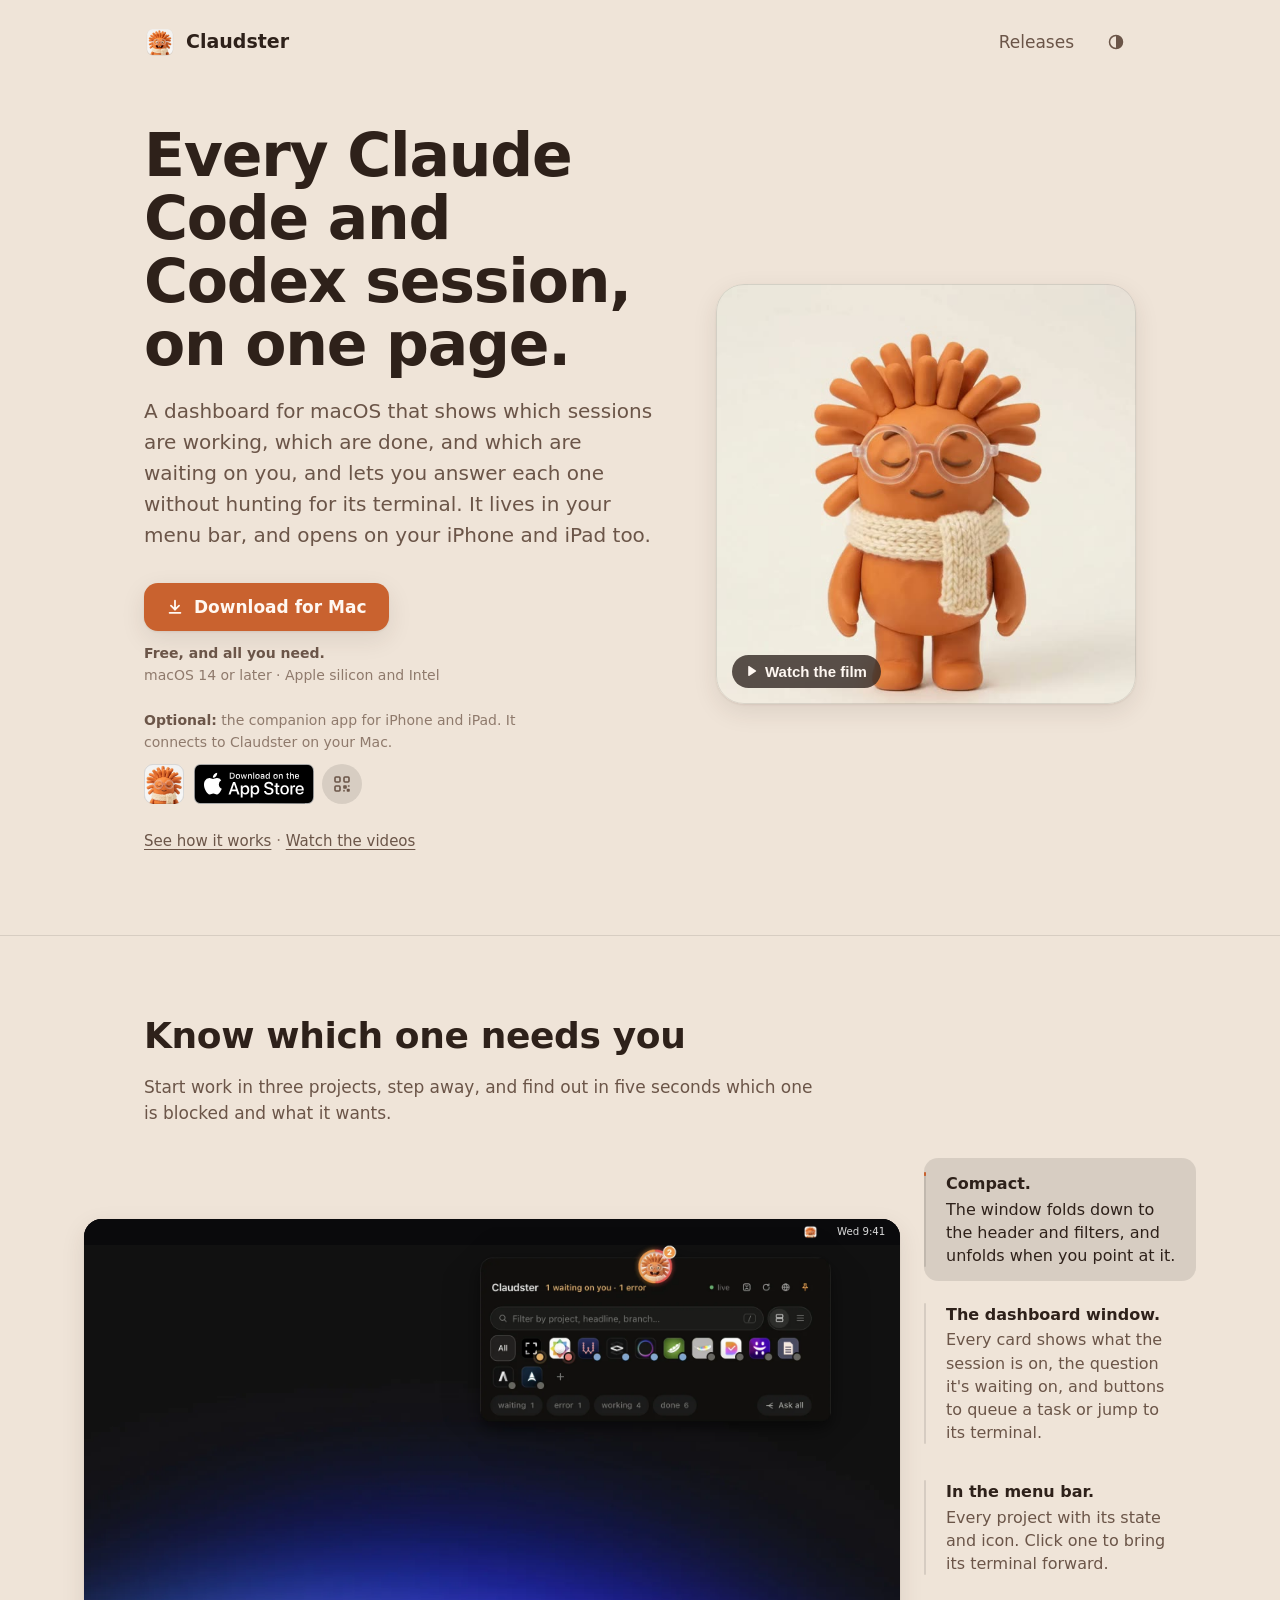
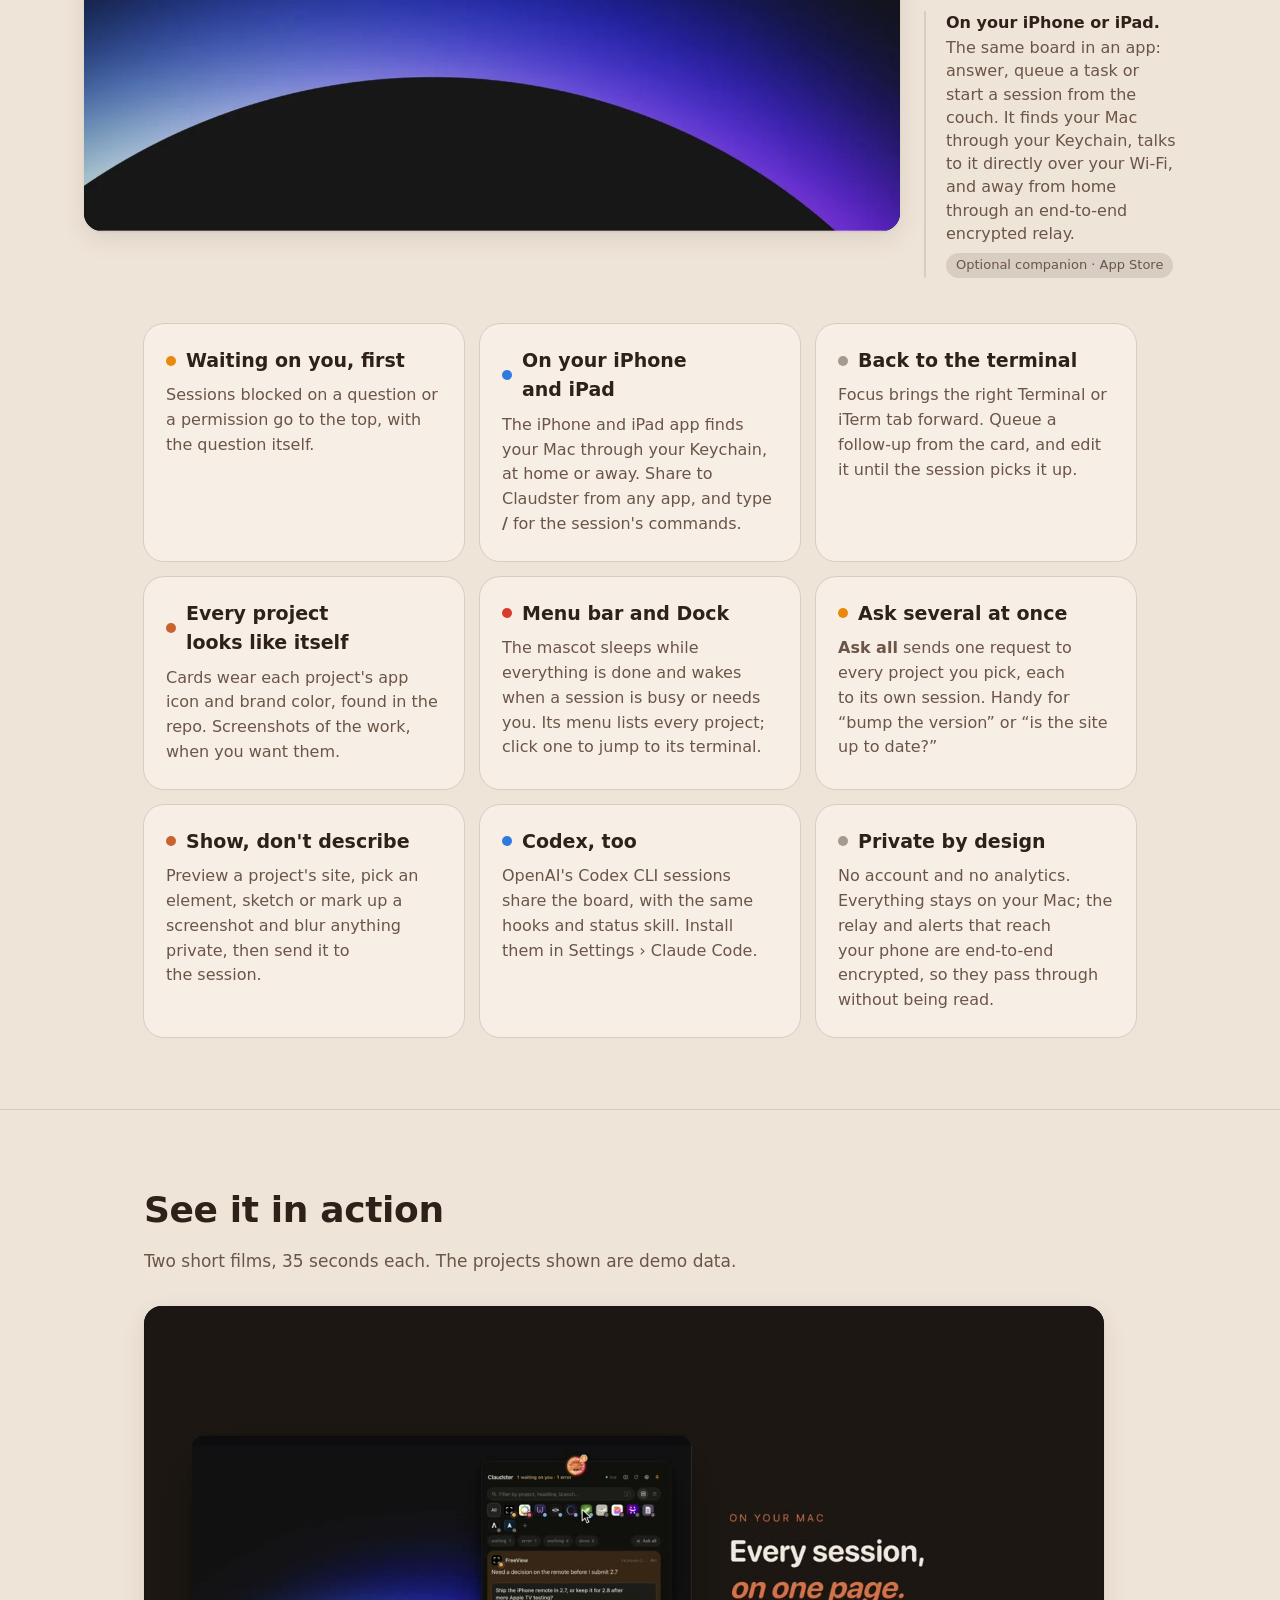
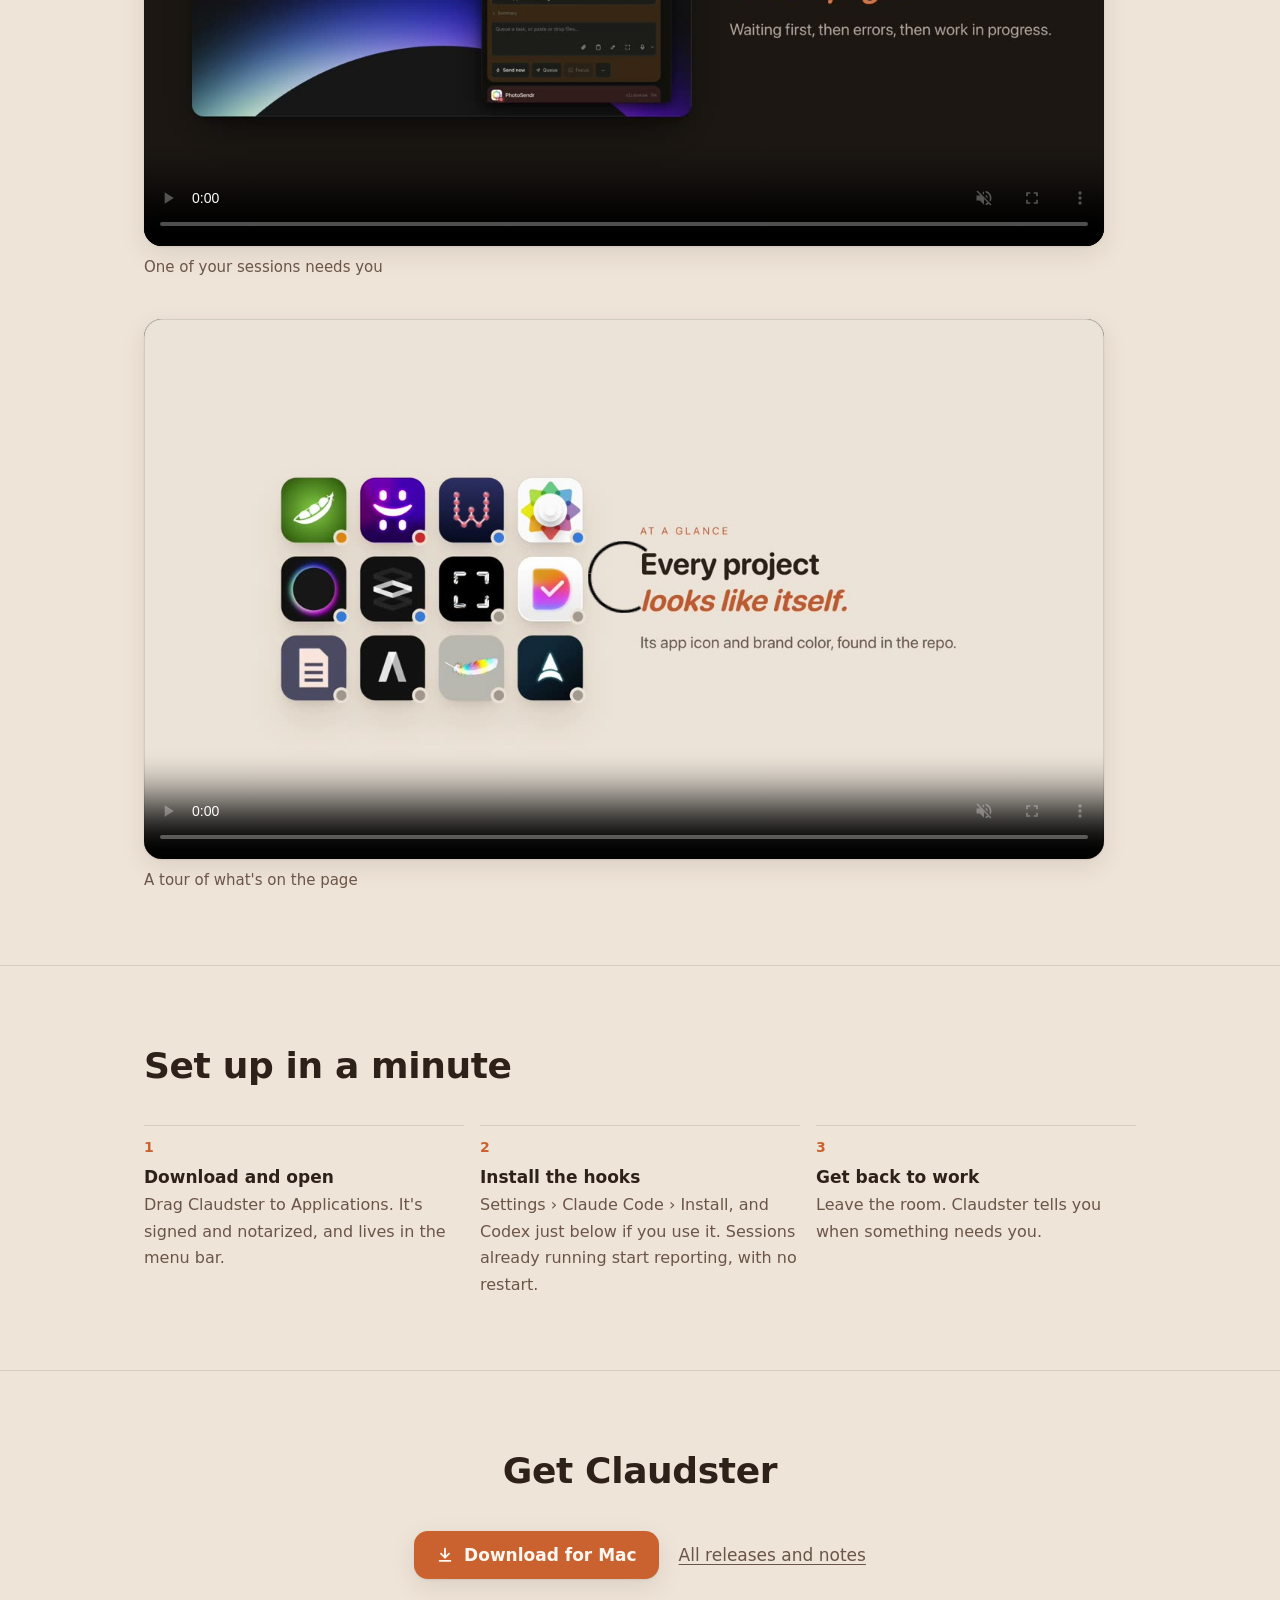
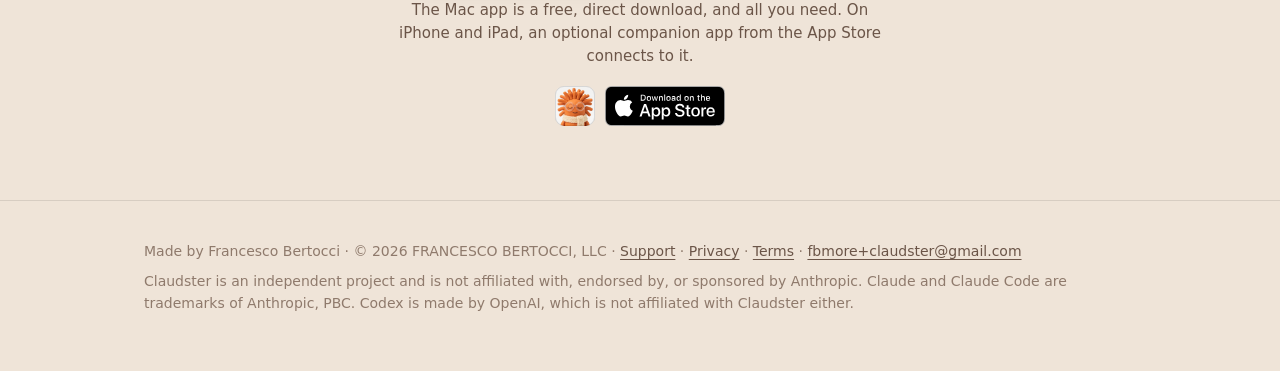
==== commit ea81c2c1: "Make clear the Mac download is all you need; iPhone and iPad is an optional companion Co-Authored-By" ====
--- a/index.html
+++ b/index.html
@@ -4,7 +4,7 @@
 <meta charset="utf-8">
 <meta name="viewport" content="width=device-width, initial-scale=1">
 <title>Claudster — every Claude Code and Codex session, on one page</title>
-<meta name="description" content="A dashboard for macOS that shows which Claude Code and Codex sessions are working, finished, or waiting on you, and lets you answer each one — on your Mac and on your phone.">
+<meta name="description" content="A dashboard for macOS that shows which Claude Code and Codex sessions are working, finished, or waiting on you, and lets you answer each one — on your Mac, iPhone and iPad.">
 <meta property="og:title" content="Claudster">
 <meta property="og:description" content="Every Claude Code and Codex session, on one page.">
 <meta property="og:image" content="https://claudster.dev/assets/mascot-awake.jpg">
@@ -262,6 +262,12 @@
     display: inline-block; margin-top: 8px; padding: 3px 10px; border-radius: 999px;
     background: var(--hairline); color: var(--ink-soft); font-size: 13px; font-weight: 500; white-space: nowrap;
   }
+  .fineprint strong { color: var(--ink-soft); font-weight: 600; }
+  .companion-label { margin: 24px 0 0; color: var(--ink-faint); font-size: 14px; max-width: 30em; }
+  .companion-label strong { color: var(--ink-soft); font-weight: 600; }
+  .companion-label + .get-iphone { margin-top: 8px; }
+  .cta-note { margin: 20px auto 0; max-width: 34em; color: var(--ink-soft); font-size: 15px; }
+  .cta .get-iphone { justify-content: center; }
   .get-iphone { margin: 16px 0 0; display: flex; align-items: center; gap: 8px; flex-wrap: wrap; }
   .store-link {
     display: inline-flex; align-items: center; gap: 10px; min-height: 44px; border-radius: 12px; text-decoration: none;
@@ -357,6 +363,7 @@
     .hero .mascot { max-width: 360px; order: -1; margin: 0 auto; }
     .hero-text { text-align: center; }
     .hero-text .get-iphone { justify-content: center; }
+    .hero-text .companion-label { margin-inline: auto; }
     .lede { margin-left: auto; margin-right: auto; }
     .actions { justify-content: center; }
     .features, .steps { grid-template-columns: 1fr; }
@@ -391,27 +398,28 @@
     <section class="hero">
       <div class="hero-text">
         <h1>Every Claude Code and Codex session, on one page.</h1>
-        <p class="lede">A dashboard for macOS that shows which sessions are working, which are done, and which are waiting on you, and lets you answer each one without hunting for its terminal. It lives in your menu bar, and opens on your phone&nbsp;too.</p>
+        <p class="lede">A dashboard for macOS that shows which sessions are working, which are done, and which are waiting on you, and lets you answer each one without hunting for its terminal. It lives in your menu bar, and opens on your iPhone and iPad&nbsp;too.</p>
         <div class="actions">
           <a class="button" href="https://github.com/fbmore/claudster-app/releases/latest">
             <svg viewBox="0 0 20 20" fill="none" stroke="currentColor" stroke-width="2" stroke-linecap="round" stroke-linejoin="round" aria-hidden="true"><path d="M10 3v10M5.5 8.5 10 13l4.5-4.5M4 16.5h12"/></svg>
             Download for Mac
           </a>
-          <span class="fineprint">macOS 14 or later · Apple silicon and Intel</span>
-        </div>
+          <span class="fineprint"><strong>Free, and all you need.</strong><br>macOS 14 or later · Apple silicon and Intel</span>
+        </div>
+        <p class="companion-label"><strong>Optional:</strong> the companion app for iPhone and iPad. It connects to Claudster on your Mac.</p>
         <p class="get-iphone">
           <a class="store-link" href="https://apps.apple.com/app/id6833267462">
             <img class="ios-icon" src="assets/ios-icon-256.png" width="40" height="40" alt="">
-            <img class="store-badge" src="assets/app-store-badge.svg" width="120" height="40" alt="Download Claudster for iPhone on the App Store">
+            <img class="store-badge" src="assets/app-store-badge.svg" width="120" height="40" alt="Download Claudster for iPhone and iPad on the App Store">
           </a>
           <!-- On a computer: the same link as a code for the iPhone's camera. -->
-          <button class="qr-button" type="button" popovertarget="tf-qr" aria-label="Show a QR code to get Claudster for iPhone from the App Store" title="Scan with your iPhone">
+          <button class="qr-button" type="button" popovertarget="tf-qr" aria-label="Show a QR code to get Claudster for iPhone and iPad from the App Store" title="Scan with your iPhone">
             <svg viewBox="0 0 20 20" fill="none" stroke="currentColor" stroke-width="1.6" stroke-linecap="round" stroke-linejoin="round" aria-hidden="true"><rect x="3" y="3" width="5" height="5" rx="1"/><rect x="12" y="3" width="5" height="5" rx="1"/><rect x="3" y="12" width="5" height="5" rx="1"/><path d="M12 12h2v2h-2zM15.5 15.5H17V17h-1.5zM12 16.5V17M16.5 12h.5"/></svg>
           </button>
         </p>
         <div id="tf-qr" class="qr-pop" popover>
           <div class="qr-card"><svg class="qr-code" viewBox="0 0 31 31" shape-rendering="crispEdges" role="img" aria-label="QR code for Claudster on the App Store"><path fill="currentColor" d="M1 1h1v1h-1zM2 1h1v1h-1zM3 1h1v1h-1zM4 1h1v1h-1zM5 1h1v1h-1zM6 1h1v1h-1zM7 1h1v1h-1zM9 1h1v1h-1zM10 1h1v1h-1zM11 1h1v1h-1zM13 1h1v1h-1zM16 1h1v1h-1zM17 1h1v1h-1zM18 1h1v1h-1zM19 1h1v1h-1zM20 1h1v1h-1zM23 1h1v1h-1zM24 1h1v1h-1zM25 1h1v1h-1zM26 1h1v1h-1zM27 1h1v1h-1zM28 1h1v1h-1zM29 1h1v1h-1zM1 2h1v1h-1zM7 2h1v1h-1zM9 2h1v1h-1zM11 2h1v1h-1zM13 2h1v1h-1zM15 2h1v1h-1zM16 2h1v1h-1zM19 2h1v1h-1zM23 2h1v1h-1zM29 2h1v1h-1zM1 3h1v1h-1zM3 3h1v1h-1zM4 3h1v1h-1zM5 3h1v1h-1zM7 3h1v1h-1zM11 3h1v1h-1zM14 3h1v1h-1zM15 3h1v1h-1zM16 3h1v1h-1zM19 3h1v1h-1zM20 3h1v1h-1zM21 3h1v1h-1zM23 3h1v1h-1zM25 3h1v1h-1zM26 3h1v1h-1zM27 3h1v1h-1zM29 3h1v1h-1zM1 4h1v1h-1zM3 4h1v1h-1zM4 4h1v1h-1zM5 4h1v1h-1zM7 4h1v1h-1zM9 4h1v1h-1zM10 4h1v1h-1zM11 4h1v1h-1zM13 4h1v1h-1zM18 4h1v1h-1zM20 4h1v1h-1zM23 4h1v1h-1zM25 4h1v1h-1zM26 4h1v1h-1zM27 4h1v1h-1zM29 4h1v1h-1zM1 5h1v1h-1zM3 5h1v1h-1zM4 5h1v1h-1zM5 5h1v1h-1zM7 5h1v1h-1zM10 5h1v1h-1zM12 5h1v1h-1zM14 5h1v1h-1zM18 5h1v1h-1zM20 5h1v1h-1zM23 5h1v1h-1zM25 5h1v1h-1zM26 5h1v1h-1zM27 5h1v1h-1zM29 5h1v1h-1zM1 6h1v1h-1zM7 6h1v1h-1zM10 6h1v1h-1zM12 6h1v1h-1zM13 6h1v1h-1zM15 6h1v1h-1zM17 6h1v1h-1zM20 6h1v1h-1zM21 6h1v1h-1zM23 6h1v1h-1zM29 6h1v1h-1zM1 7h1v1h-1zM2 7h1v1h-1zM3 7h1v1h-1zM4 7h1v1h-1zM5 7h1v1h-1zM6 7h1v1h-1zM7 7h1v1h-1zM9 7h1v1h-1zM11 7h1v1h-1zM13 7h1v1h-1zM15 7h1v1h-1zM17 7h1v1h-1zM19 7h1v1h-1zM21 7h1v1h-1zM23 7h1v1h-1zM24 7h1v1h-1zM25 7h1v1h-1zM26 7h1v1h-1zM27 7h1v1h-1zM28 7h1v1h-1zM29 7h1v1h-1zM9 8h1v1h-1zM13 8h1v1h-1zM14 8h1v1h-1zM15 8h1v1h-1zM16 8h1v1h-1zM18 8h1v1h-1zM19 8h1v1h-1zM20 8h1v1h-1zM1 9h1v1h-1zM3 9h1v1h-1zM4 9h1v1h-1zM6 9h1v1h-1zM7 9h1v1h-1zM8 9h1v1h-1zM10 9h1v1h-1zM14 9h1v1h-1zM15 9h1v1h-1zM17 9h1v1h-1zM18 9h1v1h-1zM19 9h1v1h-1zM23 9h1v1h-1zM26 9h1v1h-1zM28 9h1v1h-1zM29 9h1v1h-1zM4 10h1v1h-1zM5 10h1v1h-1zM6 10h1v1h-1zM8 10h1v1h-1zM10 10h1v1h-1zM11 10h1v1h-1zM13 10h1v1h-1zM20 10h1v1h-1zM21 10h1v1h-1zM22 10h1v1h-1zM23 10h1v1h-1zM25 10h1v1h-1zM29 10h1v1h-1zM7 11h1v1h-1zM9 11h1v1h-1zM10 11h1v1h-1zM11 11h1v1h-1zM12 11h1v1h-1zM15 11h1v1h-1zM16 11h1v1h-1zM18 11h1v1h-1zM22 11h1v1h-1zM23 11h1v1h-1zM25 11h1v1h-1zM27 11h1v1h-1zM28 11h1v1h-1zM3 12h1v1h-1zM4 12h1v1h-1zM5 12h1v1h-1zM6 12h1v1h-1zM8 12h1v1h-1zM11 12h1v1h-1zM12 12h1v1h-1zM13 12h1v1h-1zM14 12h1v1h-1zM15 12h1v1h-1zM16 12h1v1h-1zM29 12h1v1h-1zM4 13h1v1h-1zM5 13h1v1h-1zM7 13h1v1h-1zM9 13h1v1h-1zM11 13h1v1h-1zM12 13h1v1h-1zM13 13h1v1h-1zM18 13h1v1h-1zM24 13h1v1h-1zM26 13h1v1h-1zM27 13h1v1h-1zM1 14h1v1h-1zM2 14h1v1h-1zM8 14h1v1h-1zM9 14h1v1h-1zM11 14h1v1h-1zM14 14h1v1h-1zM16 14h1v1h-1zM18 14h1v1h-1zM19 14h1v1h-1zM20 14h1v1h-1zM23 14h1v1h-1zM27 14h1v1h-1zM28 14h1v1h-1zM29 14h1v1h-1zM1 15h1v1h-1zM2 15h1v1h-1zM4 15h1v1h-1zM5 15h1v1h-1zM6 15h1v1h-1zM7 15h1v1h-1zM10 15h1v1h-1zM11 15h1v1h-1zM12 15h1v1h-1zM13 15h1v1h-1zM15 15h1v1h-1zM16 15h1v1h-1zM20 15h1v1h-1zM23 15h1v1h-1zM27 15h1v1h-1zM28 15h1v1h-1zM29 15h1v1h-1zM2 16h1v1h-1zM4 16h1v1h-1zM5 16h1v1h-1zM10 16h1v1h-1zM11 16h1v1h-1zM12 16h1v1h-1zM14 16h1v1h-1zM16 16h1v1h-1zM19 16h1v1h-1zM20 16h1v1h-1zM21 16h1v1h-1zM25 16h1v1h-1zM28 16h1v1h-1zM3 17h1v1h-1zM5 17h1v1h-1zM6 17h1v1h-1zM7 17h1v1h-1zM8 17h1v1h-1zM9 17h1v1h-1zM11 17h1v1h-1zM17 17h1v1h-1zM20 17h1v1h-1zM21 17h1v1h-1zM22 17h1v1h-1zM25 17h1v1h-1zM26 17h1v1h-1zM28 17h1v1h-1zM6 18h1v1h-1zM10 18h1v1h-1zM13 18h1v1h-1zM14 18h1v1h-1zM18 18h1v1h-1zM22 18h1v1h-1zM24 18h1v1h-1zM26 18h1v1h-1zM27 18h1v1h-1zM28 18h1v1h-1zM1 19h1v1h-1zM3 19h1v1h-1zM6 19h1v1h-1zM7 19h1v1h-1zM9 19h1v1h-1zM12 19h1v1h-1zM13 19h1v1h-1zM16 19h1v1h-1zM17 19h1v1h-1zM18 19h1v1h-1zM21 19h1v1h-1zM22 19h1v1h-1zM25 19h1v1h-1zM27 19h1v1h-1zM3 20h1v1h-1zM4 20h1v1h-1zM5 20h1v1h-1zM8 20h1v1h-1zM9 20h1v1h-1zM12 20h1v1h-1zM16 20h1v1h-1zM18 20h1v1h-1zM19 20h1v1h-1zM24 20h1v1h-1zM27 20h1v1h-1zM2 21h1v1h-1zM4 21h1v1h-1zM7 21h1v1h-1zM8 21h1v1h-1zM9 21h1v1h-1zM10 21h1v1h-1zM13 21h1v1h-1zM14 21h1v1h-1zM16 21h1v1h-1zM17 21h1v1h-1zM18 21h1v1h-1zM19 21h1v1h-1zM20 21h1v1h-1zM21 21h1v1h-1zM22 21h1v1h-1zM23 21h1v1h-1zM24 21h1v1h-1zM25 21h1v1h-1zM26 21h1v1h-1zM27 21h1v1h-1zM9 22h1v1h-1zM10 22h1v1h-1zM12 22h1v1h-1zM14 22h1v1h-1zM15 22h1v1h-1zM18 22h1v1h-1zM19 22h1v1h-1zM21 22h1v1h-1zM25 22h1v1h-1zM26 22h1v1h-1zM27 22h1v1h-1zM28 22h1v1h-1zM29 22h1v1h-1zM1 23h1v1h-1zM2 23h1v1h-1zM3 23h1v1h-1zM4 23h1v1h-1zM5 23h1v1h-1zM6 23h1v1h-1zM7 23h1v1h-1zM9 23h1v1h-1zM10 23h1v1h-1zM11 23h1v1h-1zM12 23h1v1h-1zM13 23h1v1h-1zM14 23h1v1h-1zM16 23h1v1h-1zM18 23h1v1h-1zM20 23h1v1h-1zM21 23h1v1h-1zM23 23h1v1h-1zM25 23h1v1h-1zM26 23h1v1h-1zM28 23h1v1h-1zM1 24h1v1h-1zM7 24h1v1h-1zM9 24h1v1h-1zM10 24h1v1h-1zM13 24h1v1h-1zM16 24h1v1h-1zM17 24h1v1h-1zM19 24h1v1h-1zM21 24h1v1h-1zM25 24h1v1h-1zM26 24h1v1h-1zM28 24h1v1h-1zM29 24h1v1h-1zM1 25h1v1h-1zM3 25h1v1h-1zM4 25h1v1h-1zM5 25h1v1h-1zM7 25h1v1h-1zM10 25h1v1h-1zM11 25h1v1h-1zM12 25h1v1h-1zM15 25h1v1h-1zM18 25h1v1h-1zM21 25h1v1h-1zM22 25h1v1h-1zM23 25h1v1h-1zM24 25h1v1h-1zM25 25h1v1h-1zM27 25h1v1h-1zM29 25h1v1h-1zM1 26h1v1h-1zM3 26h1v1h-1zM4 26h1v1h-1zM5 26h1v1h-1zM7 26h1v1h-1zM9 26h1v1h-1zM10 26h1v1h-1zM13 26h1v1h-1zM15 26h1v1h-1zM16 26h1v1h-1zM18 26h1v1h-1zM21 26h1v1h-1zM22 26h1v1h-1zM25 26h1v1h-1zM26 26h1v1h-1zM28 26h1v1h-1zM1 27h1v1h-1zM3 27h1v1h-1zM4 27h1v1h-1zM5 27h1v1h-1zM7 27h1v1h-1zM9 27h1v1h-1zM11 27h1v1h-1zM13 27h1v1h-1zM15 27h1v1h-1zM17 27h1v1h-1zM19 27h1v1h-1zM21 27h1v1h-1zM22 27h1v1h-1zM24 27h1v1h-1zM27 27h1v1h-1zM29 27h1v1h-1zM1 28h1v1h-1zM7 28h1v1h-1zM12 28h1v1h-1zM13 28h1v1h-1zM14 28h1v1h-1zM16 28h1v1h-1zM19 28h1v1h-1zM21 28h1v1h-1zM22 28h1v1h-1zM24 28h1v1h-1zM25 28h1v1h-1zM26 28h1v1h-1zM28 28h1v1h-1zM1 29h1v1h-1zM2 29h1v1h-1zM3 29h1v1h-1zM4 29h1v1h-1zM5 29h1v1h-1zM6 29h1v1h-1zM7 29h1v1h-1zM9 29h1v1h-1zM14 29h1v1h-1zM15 29h1v1h-1zM17 29h1v1h-1zM18 29h1v1h-1zM20 29h1v1h-1zM21 29h1v1h-1zM24 29h1v1h-1zM28 29h1v1h-1z"/></svg></div>
-          <p><strong>Scan with your iPhone’s camera</strong> to get Claudster for iPhone, free on the App&nbsp;Store.</p>
+          <p><strong>Scan with your iPhone’s camera</strong> to get Claudster for iPhone and iPad, free on the App&nbsp;Store.</p>
           <button class="qr-close" type="button" popovertarget="tf-qr" popovertargetaction="hide">Done</button>
         </div>
         <p class="hero-links"><a class="text-link" href="#tour">See how it works</a> · <a class="text-link" href="#films">Watch the videos</a></p>
@@ -461,7 +469,7 @@
           <button class="callout" type="button" role="tab" data-go="0" aria-selected="true"><span class="bar" aria-hidden="true"></span><strong>Compact.</strong> The window folds down to the header and filters, and unfolds when you point at it.</button>
           <button class="callout" type="button" role="tab" data-go="1" aria-selected="false"><span class="bar" aria-hidden="true"></span><strong>The dashboard window.</strong> Every card shows what the session is on, the question it's waiting on, and buttons to queue a task or jump to its terminal.</button>
           <button class="callout" type="button" role="tab" data-go="2" aria-selected="false"><span class="bar" aria-hidden="true"></span><strong>In the menu bar.</strong> Every project with its state and icon. Click one to bring its terminal forward.</button>
-          <button class="callout" type="button" role="tab" data-go="3" aria-selected="false"><span class="bar" aria-hidden="true"></span><strong>On your iPhone.</strong> The same board in an app: answer, queue a task or start a session from the couch. It finds your Mac through your Keychain, talks to it directly over your Wi-Fi, and away from home through an end-to-end encrypted&nbsp;relay. <span class="soon">Free on the App Store</span></button>
+          <button class="callout" type="button" role="tab" data-go="3" aria-selected="false"><span class="bar" aria-hidden="true"></span><strong>On your iPhone or iPad.</strong> The same board in an app: answer, queue a task or start a session from the couch. It finds your Mac through your Keychain, talks to it directly over your Wi-Fi, and away from home through an end-to-end encrypted&nbsp;relay. <span class="soon">Optional companion · App Store</span></button>
         </div>
       </div>
       <div class="features">
@@ -470,8 +478,8 @@
           <p>Sessions blocked on a question or a permission go to the top, with the question itself.</p>
         </div>
         <div class="feature">
-          <h3><span class="dot" style="background: var(--dot-working)"></span>On your phone</h3>
-          <p>The iPhone app finds your Mac through your Keychain, at home or away. Share to Claudster from any app, and type <strong>/</strong> for the session's&nbsp;commands.</p>
+          <h3><span class="dot" style="background: var(--dot-working)"></span>On your iPhone and iPad</h3>
+          <p>The iPhone and iPad app finds your Mac through your Keychain, at home or away. Share to Claudster from any app, and type <strong>/</strong> for the session's&nbsp;commands.</p>
         </div>
         <div class="feature">
           <h3><span class="dot" style="background: var(--dot-done)"></span>Back to the terminal</h3>
@@ -540,14 +548,17 @@
       <div class="actions">
         <a class="button" href="https://github.com/fbmore/claudster-app/releases/latest">
           <svg viewBox="0 0 20 20" fill="none" stroke="currentColor" stroke-width="2" stroke-linecap="round" stroke-linejoin="round" aria-hidden="true"><path d="M10 3v10M5.5 8.5 10 13l4.5-4.5M4 16.5h12"/></svg>
-          Download Claudster
+          Download for Mac
         </a>
         <a class="text-link" href="https://github.com/fbmore/claudster-app/releases">All releases and notes</a>
+      </div>
+      <p class="cta-note">The Mac app is a free, direct download, and all you need. On iPhone and iPad, an optional companion app from the App&nbsp;Store connects to it.</p>
+      <p class="get-iphone">
         <a class="store-link" href="https://apps.apple.com/app/id6833267462">
           <img class="ios-icon" src="assets/ios-icon-256.png" width="40" height="40" alt="">
-          <img class="store-badge" src="assets/app-store-badge.svg" width="120" height="40" alt="Download Claudster for iPhone on the App Store">
+          <img class="store-badge" src="assets/app-store-badge.svg" width="120" height="40" alt="Download the Claudster companion for iPhone and iPad on the App Store">
         </a>
-      </div>
+      </p>
     </div>
   </section>
 </main>
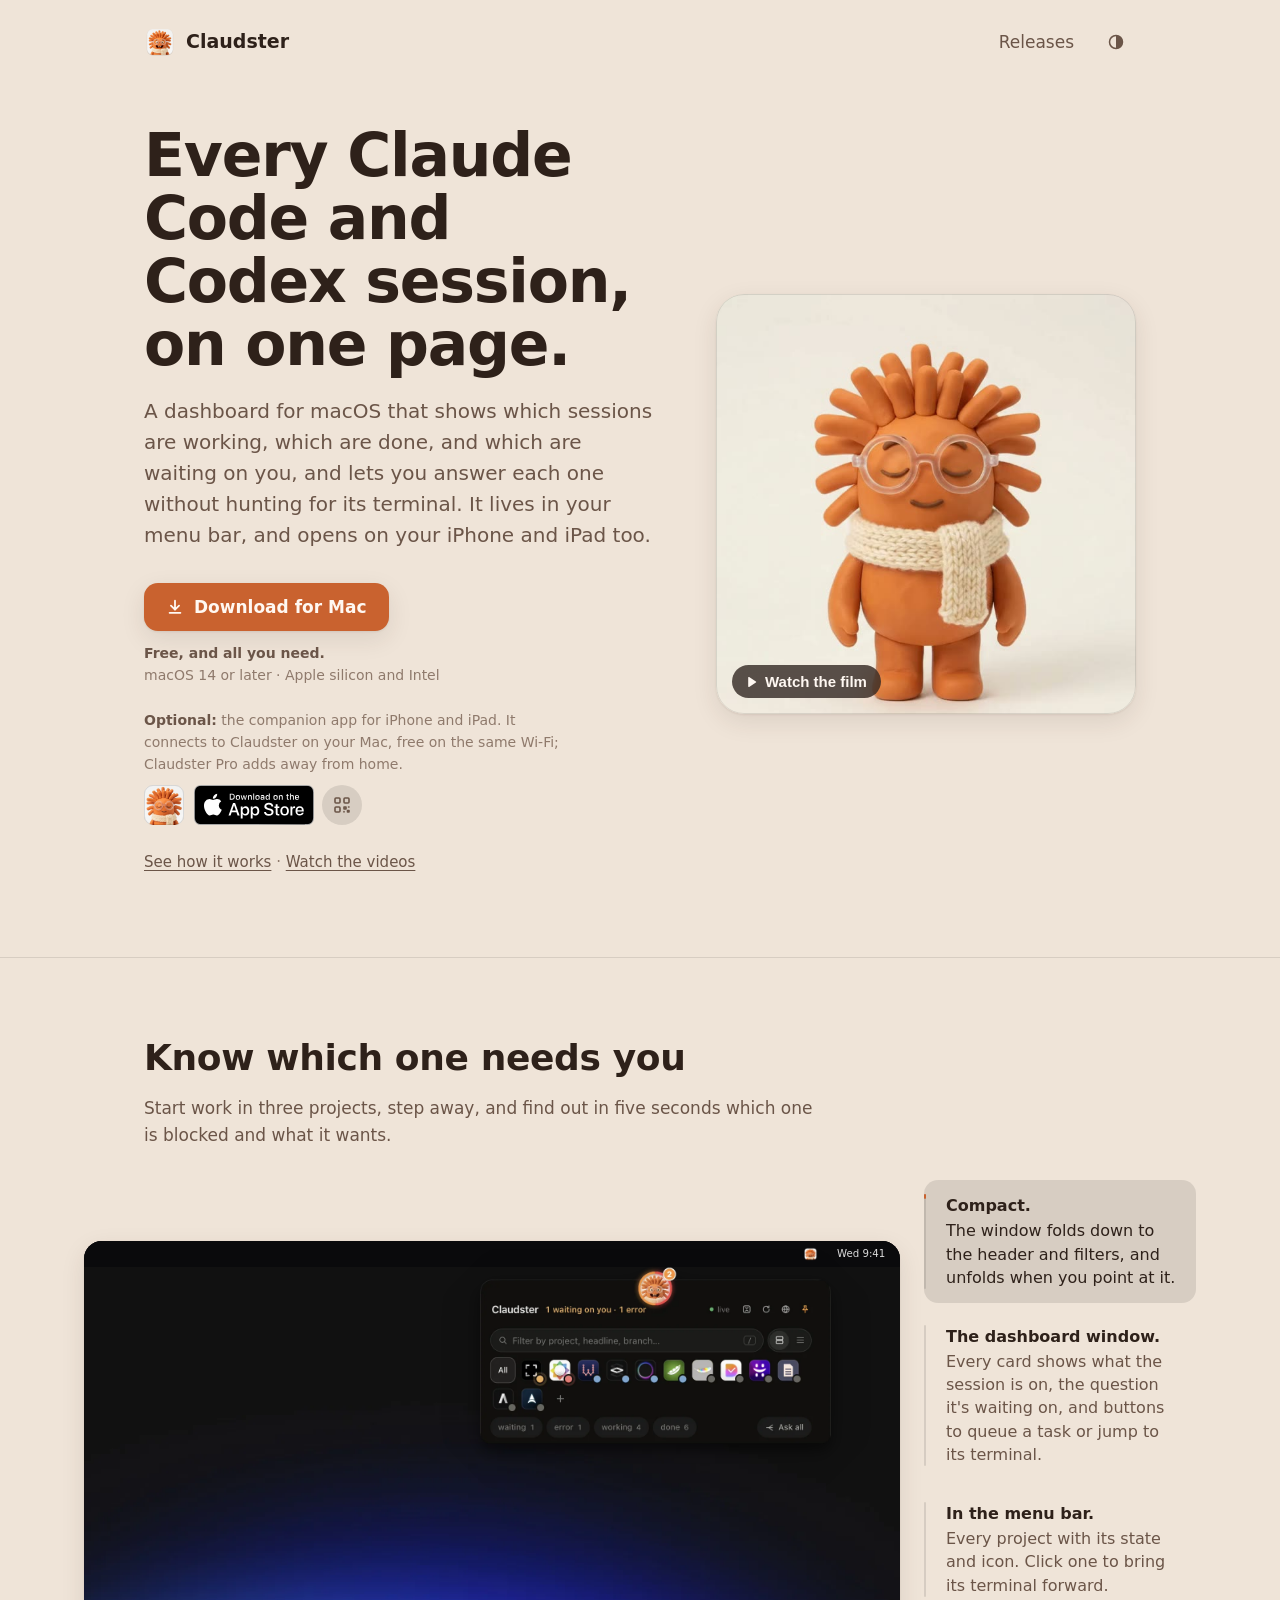
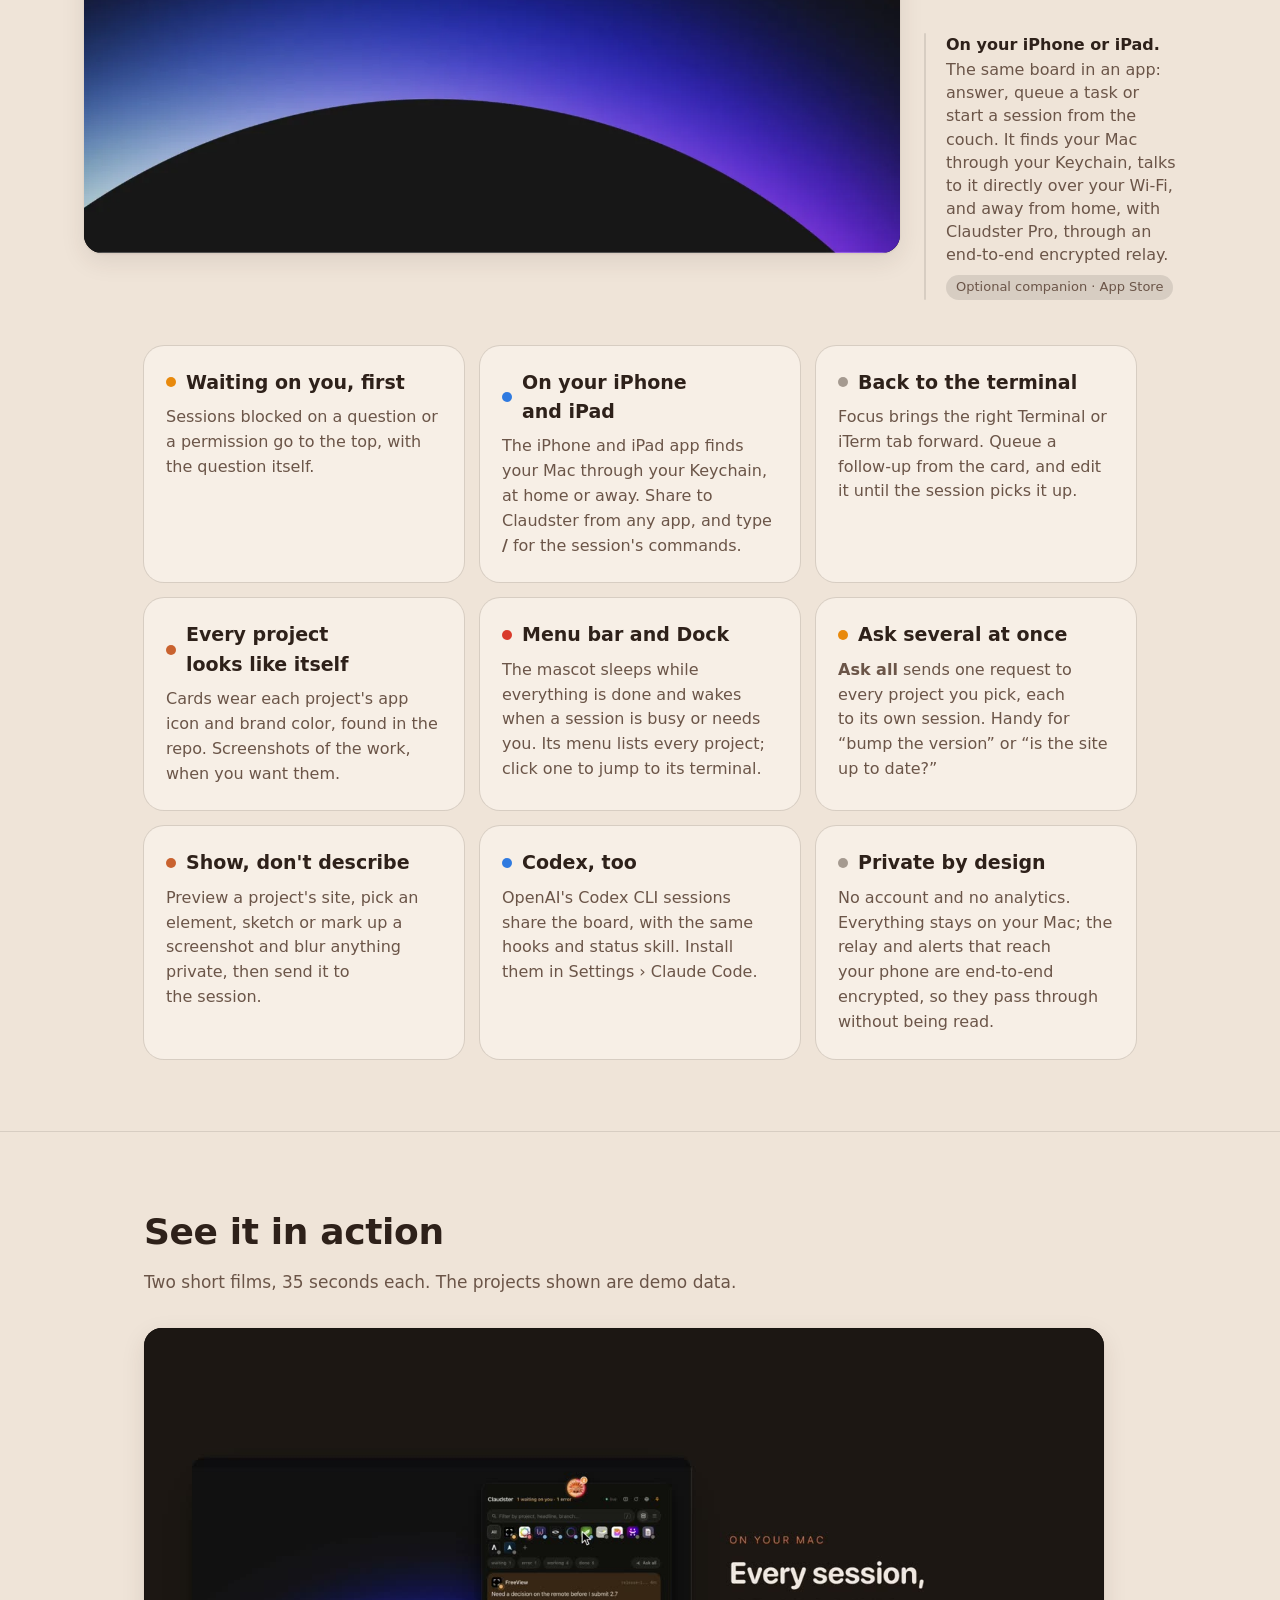
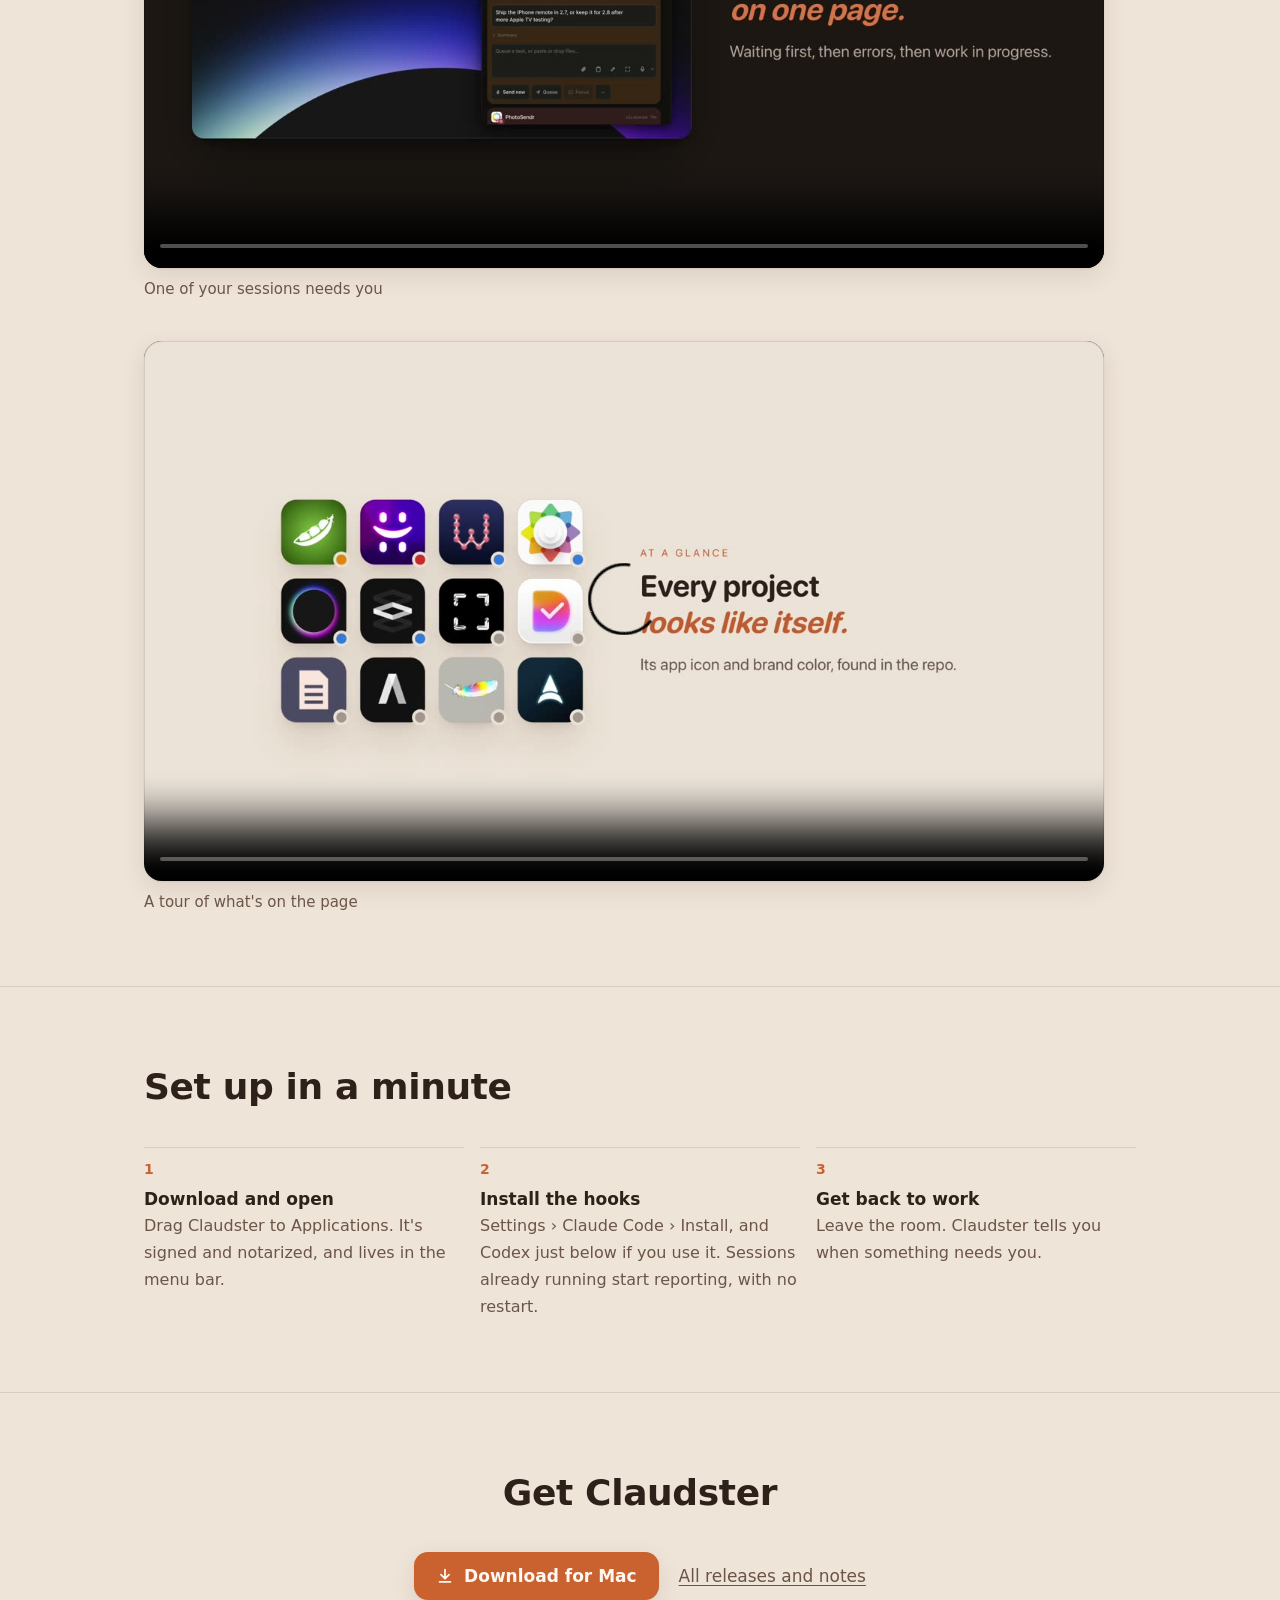
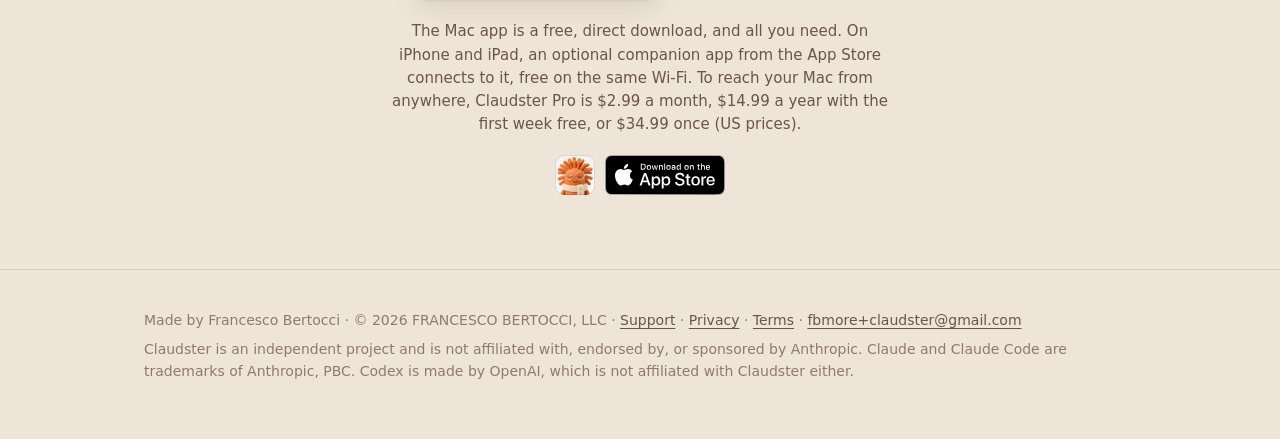
==== commit 92ea31b7: "Claudster Pro: terms (plans, renewal, trial, refunds, Apple EULA), privacy (RevenueCat), support and" ====
--- a/index.html
+++ b/index.html
@@ -406,7 +406,7 @@
           </a>
           <span class="fineprint"><strong>Free, and all you need.</strong><br>macOS 14 or later · Apple silicon and Intel</span>
         </div>
-        <p class="companion-label"><strong>Optional:</strong> the companion app for iPhone and iPad. It connects to Claudster on your Mac.</p>
+        <p class="companion-label"><strong>Optional:</strong> the companion app for iPhone and iPad. It connects to Claudster on your Mac, free on the same Wi-Fi; Claudster Pro adds away from&nbsp;home.</p>
         <p class="get-iphone">
           <a class="store-link" href="https://apps.apple.com/app/id6833267462">
             <img class="ios-icon" src="assets/ios-icon-256.png" width="40" height="40" alt="">
@@ -419,7 +419,7 @@
         </p>
         <div id="tf-qr" class="qr-pop" popover>
           <div class="qr-card"><svg class="qr-code" viewBox="0 0 31 31" shape-rendering="crispEdges" role="img" aria-label="QR code for Claudster on the App Store"><path fill="currentColor" d="M1 1h1v1h-1zM2 1h1v1h-1zM3 1h1v1h-1zM4 1h1v1h-1zM5 1h1v1h-1zM6 1h1v1h-1zM7 1h1v1h-1zM9 1h1v1h-1zM10 1h1v1h-1zM11 1h1v1h-1zM13 1h1v1h-1zM16 1h1v1h-1zM17 1h1v1h-1zM18 1h1v1h-1zM19 1h1v1h-1zM20 1h1v1h-1zM23 1h1v1h-1zM24 1h1v1h-1zM25 1h1v1h-1zM26 1h1v1h-1zM27 1h1v1h-1zM28 1h1v1h-1zM29 1h1v1h-1zM1 2h1v1h-1zM7 2h1v1h-1zM9 2h1v1h-1zM11 2h1v1h-1zM13 2h1v1h-1zM15 2h1v1h-1zM16 2h1v1h-1zM19 2h1v1h-1zM23 2h1v1h-1zM29 2h1v1h-1zM1 3h1v1h-1zM3 3h1v1h-1zM4 3h1v1h-1zM5 3h1v1h-1zM7 3h1v1h-1zM11 3h1v1h-1zM14 3h1v1h-1zM15 3h1v1h-1zM16 3h1v1h-1zM19 3h1v1h-1zM20 3h1v1h-1zM21 3h1v1h-1zM23 3h1v1h-1zM25 3h1v1h-1zM26 3h1v1h-1zM27 3h1v1h-1zM29 3h1v1h-1zM1 4h1v1h-1zM3 4h1v1h-1zM4 4h1v1h-1zM5 4h1v1h-1zM7 4h1v1h-1zM9 4h1v1h-1zM10 4h1v1h-1zM11 4h1v1h-1zM13 4h1v1h-1zM18 4h1v1h-1zM20 4h1v1h-1zM23 4h1v1h-1zM25 4h1v1h-1zM26 4h1v1h-1zM27 4h1v1h-1zM29 4h1v1h-1zM1 5h1v1h-1zM3 5h1v1h-1zM4 5h1v1h-1zM5 5h1v1h-1zM7 5h1v1h-1zM10 5h1v1h-1zM12 5h1v1h-1zM14 5h1v1h-1zM18 5h1v1h-1zM20 5h1v1h-1zM23 5h1v1h-1zM25 5h1v1h-1zM26 5h1v1h-1zM27 5h1v1h-1zM29 5h1v1h-1zM1 6h1v1h-1zM7 6h1v1h-1zM10 6h1v1h-1zM12 6h1v1h-1zM13 6h1v1h-1zM15 6h1v1h-1zM17 6h1v1h-1zM20 6h1v1h-1zM21 6h1v1h-1zM23 6h1v1h-1zM29 6h1v1h-1zM1 7h1v1h-1zM2 7h1v1h-1zM3 7h1v1h-1zM4 7h1v1h-1zM5 7h1v1h-1zM6 7h1v1h-1zM7 7h1v1h-1zM9 7h1v1h-1zM11 7h1v1h-1zM13 7h1v1h-1zM15 7h1v1h-1zM17 7h1v1h-1zM19 7h1v1h-1zM21 7h1v1h-1zM23 7h1v1h-1zM24 7h1v1h-1zM25 7h1v1h-1zM26 7h1v1h-1zM27 7h1v1h-1zM28 7h1v1h-1zM29 7h1v1h-1zM9 8h1v1h-1zM13 8h1v1h-1zM14 8h1v1h-1zM15 8h1v1h-1zM16 8h1v1h-1zM18 8h1v1h-1zM19 8h1v1h-1zM20 8h1v1h-1zM1 9h1v1h-1zM3 9h1v1h-1zM4 9h1v1h-1zM6 9h1v1h-1zM7 9h1v1h-1zM8 9h1v1h-1zM10 9h1v1h-1zM14 9h1v1h-1zM15 9h1v1h-1zM17 9h1v1h-1zM18 9h1v1h-1zM19 9h1v1h-1zM23 9h1v1h-1zM26 9h1v1h-1zM28 9h1v1h-1zM29 9h1v1h-1zM4 10h1v1h-1zM5 10h1v1h-1zM6 10h1v1h-1zM8 10h1v1h-1zM10 10h1v1h-1zM11 10h1v1h-1zM13 10h1v1h-1zM20 10h1v1h-1zM21 10h1v1h-1zM22 10h1v1h-1zM23 10h1v1h-1zM25 10h1v1h-1zM29 10h1v1h-1zM7 11h1v1h-1zM9 11h1v1h-1zM10 11h1v1h-1zM11 11h1v1h-1zM12 11h1v1h-1zM15 11h1v1h-1zM16 11h1v1h-1zM18 11h1v1h-1zM22 11h1v1h-1zM23 11h1v1h-1zM25 11h1v1h-1zM27 11h1v1h-1zM28 11h1v1h-1zM3 12h1v1h-1zM4 12h1v1h-1zM5 12h1v1h-1zM6 12h1v1h-1zM8 12h1v1h-1zM11 12h1v1h-1zM12 12h1v1h-1zM13 12h1v1h-1zM14 12h1v1h-1zM15 12h1v1h-1zM16 12h1v1h-1zM29 12h1v1h-1zM4 13h1v1h-1zM5 13h1v1h-1zM7 13h1v1h-1zM9 13h1v1h-1zM11 13h1v1h-1zM12 13h1v1h-1zM13 13h1v1h-1zM18 13h1v1h-1zM24 13h1v1h-1zM26 13h1v1h-1zM27 13h1v1h-1zM1 14h1v1h-1zM2 14h1v1h-1zM8 14h1v1h-1zM9 14h1v1h-1zM11 14h1v1h-1zM14 14h1v1h-1zM16 14h1v1h-1zM18 14h1v1h-1zM19 14h1v1h-1zM20 14h1v1h-1zM23 14h1v1h-1zM27 14h1v1h-1zM28 14h1v1h-1zM29 14h1v1h-1zM1 15h1v1h-1zM2 15h1v1h-1zM4 15h1v1h-1zM5 15h1v1h-1zM6 15h1v1h-1zM7 15h1v1h-1zM10 15h1v1h-1zM11 15h1v1h-1zM12 15h1v1h-1zM13 15h1v1h-1zM15 15h1v1h-1zM16 15h1v1h-1zM20 15h1v1h-1zM23 15h1v1h-1zM27 15h1v1h-1zM28 15h1v1h-1zM29 15h1v1h-1zM2 16h1v1h-1zM4 16h1v1h-1zM5 16h1v1h-1zM10 16h1v1h-1zM11 16h1v1h-1zM12 16h1v1h-1zM14 16h1v1h-1zM16 16h1v1h-1zM19 16h1v1h-1zM20 16h1v1h-1zM21 16h1v1h-1zM25 16h1v1h-1zM28 16h1v1h-1zM3 17h1v1h-1zM5 17h1v1h-1zM6 17h1v1h-1zM7 17h1v1h-1zM8 17h1v1h-1zM9 17h1v1h-1zM11 17h1v1h-1zM17 17h1v1h-1zM20 17h1v1h-1zM21 17h1v1h-1zM22 17h1v1h-1zM25 17h1v1h-1zM26 17h1v1h-1zM28 17h1v1h-1zM6 18h1v1h-1zM10 18h1v1h-1zM13 18h1v1h-1zM14 18h1v1h-1zM18 18h1v1h-1zM22 18h1v1h-1zM24 18h1v1h-1zM26 18h1v1h-1zM27 18h1v1h-1zM28 18h1v1h-1zM1 19h1v1h-1zM3 19h1v1h-1zM6 19h1v1h-1zM7 19h1v1h-1zM9 19h1v1h-1zM12 19h1v1h-1zM13 19h1v1h-1zM16 19h1v1h-1zM17 19h1v1h-1zM18 19h1v1h-1zM21 19h1v1h-1zM22 19h1v1h-1zM25 19h1v1h-1zM27 19h1v1h-1zM3 20h1v1h-1zM4 20h1v1h-1zM5 20h1v1h-1zM8 20h1v1h-1zM9 20h1v1h-1zM12 20h1v1h-1zM16 20h1v1h-1zM18 20h1v1h-1zM19 20h1v1h-1zM24 20h1v1h-1zM27 20h1v1h-1zM2 21h1v1h-1zM4 21h1v1h-1zM7 21h1v1h-1zM8 21h1v1h-1zM9 21h1v1h-1zM10 21h1v1h-1zM13 21h1v1h-1zM14 21h1v1h-1zM16 21h1v1h-1zM17 21h1v1h-1zM18 21h1v1h-1zM19 21h1v1h-1zM20 21h1v1h-1zM21 21h1v1h-1zM22 21h1v1h-1zM23 21h1v1h-1zM24 21h1v1h-1zM25 21h1v1h-1zM26 21h1v1h-1zM27 21h1v1h-1zM9 22h1v1h-1zM10 22h1v1h-1zM12 22h1v1h-1zM14 22h1v1h-1zM15 22h1v1h-1zM18 22h1v1h-1zM19 22h1v1h-1zM21 22h1v1h-1zM25 22h1v1h-1zM26 22h1v1h-1zM27 22h1v1h-1zM28 22h1v1h-1zM29 22h1v1h-1zM1 23h1v1h-1zM2 23h1v1h-1zM3 23h1v1h-1zM4 23h1v1h-1zM5 23h1v1h-1zM6 23h1v1h-1zM7 23h1v1h-1zM9 23h1v1h-1zM10 23h1v1h-1zM11 23h1v1h-1zM12 23h1v1h-1zM13 23h1v1h-1zM14 23h1v1h-1zM16 23h1v1h-1zM18 23h1v1h-1zM20 23h1v1h-1zM21 23h1v1h-1zM23 23h1v1h-1zM25 23h1v1h-1zM26 23h1v1h-1zM28 23h1v1h-1zM1 24h1v1h-1zM7 24h1v1h-1zM9 24h1v1h-1zM10 24h1v1h-1zM13 24h1v1h-1zM16 24h1v1h-1zM17 24h1v1h-1zM19 24h1v1h-1zM21 24h1v1h-1zM25 24h1v1h-1zM26 24h1v1h-1zM28 24h1v1h-1zM29 24h1v1h-1zM1 25h1v1h-1zM3 25h1v1h-1zM4 25h1v1h-1zM5 25h1v1h-1zM7 25h1v1h-1zM10 25h1v1h-1zM11 25h1v1h-1zM12 25h1v1h-1zM15 25h1v1h-1zM18 25h1v1h-1zM21 25h1v1h-1zM22 25h1v1h-1zM23 25h1v1h-1zM24 25h1v1h-1zM25 25h1v1h-1zM27 25h1v1h-1zM29 25h1v1h-1zM1 26h1v1h-1zM3 26h1v1h-1zM4 26h1v1h-1zM5 26h1v1h-1zM7 26h1v1h-1zM9 26h1v1h-1zM10 26h1v1h-1zM13 26h1v1h-1zM15 26h1v1h-1zM16 26h1v1h-1zM18 26h1v1h-1zM21 26h1v1h-1zM22 26h1v1h-1zM25 26h1v1h-1zM26 26h1v1h-1zM28 26h1v1h-1zM1 27h1v1h-1zM3 27h1v1h-1zM4 27h1v1h-1zM5 27h1v1h-1zM7 27h1v1h-1zM9 27h1v1h-1zM11 27h1v1h-1zM13 27h1v1h-1zM15 27h1v1h-1zM17 27h1v1h-1zM19 27h1v1h-1zM21 27h1v1h-1zM22 27h1v1h-1zM24 27h1v1h-1zM27 27h1v1h-1zM29 27h1v1h-1zM1 28h1v1h-1zM7 28h1v1h-1zM12 28h1v1h-1zM13 28h1v1h-1zM14 28h1v1h-1zM16 28h1v1h-1zM19 28h1v1h-1zM21 28h1v1h-1zM22 28h1v1h-1zM24 28h1v1h-1zM25 28h1v1h-1zM26 28h1v1h-1zM28 28h1v1h-1zM1 29h1v1h-1zM2 29h1v1h-1zM3 29h1v1h-1zM4 29h1v1h-1zM5 29h1v1h-1zM6 29h1v1h-1zM7 29h1v1h-1zM9 29h1v1h-1zM14 29h1v1h-1zM15 29h1v1h-1zM17 29h1v1h-1zM18 29h1v1h-1zM20 29h1v1h-1zM21 29h1v1h-1zM24 29h1v1h-1zM28 29h1v1h-1z"/></svg></div>
-          <p><strong>Scan with your iPhone’s camera</strong> to get Claudster for iPhone and iPad, free on the App&nbsp;Store.</p>
+          <p><strong>Scan with your iPhone’s camera</strong> to get Claudster for iPhone and iPad from the App&nbsp;Store.</p>
           <button class="qr-close" type="button" popovertarget="tf-qr" popovertargetaction="hide">Done</button>
         </div>
         <p class="hero-links"><a class="text-link" href="#tour">See how it works</a> · <a class="text-link" href="#films">Watch the videos</a></p>
@@ -469,7 +469,7 @@
           <button class="callout" type="button" role="tab" data-go="0" aria-selected="true"><span class="bar" aria-hidden="true"></span><strong>Compact.</strong> The window folds down to the header and filters, and unfolds when you point at it.</button>
           <button class="callout" type="button" role="tab" data-go="1" aria-selected="false"><span class="bar" aria-hidden="true"></span><strong>The dashboard window.</strong> Every card shows what the session is on, the question it's waiting on, and buttons to queue a task or jump to its terminal.</button>
           <button class="callout" type="button" role="tab" data-go="2" aria-selected="false"><span class="bar" aria-hidden="true"></span><strong>In the menu bar.</strong> Every project with its state and icon. Click one to bring its terminal forward.</button>
-          <button class="callout" type="button" role="tab" data-go="3" aria-selected="false"><span class="bar" aria-hidden="true"></span><strong>On your iPhone or iPad.</strong> The same board in an app: answer, queue a task or start a session from the couch. It finds your Mac through your Keychain, talks to it directly over your Wi-Fi, and away from home through an end-to-end encrypted&nbsp;relay. <span class="soon">Optional companion · App Store</span></button>
+          <button class="callout" type="button" role="tab" data-go="3" aria-selected="false"><span class="bar" aria-hidden="true"></span><strong>On your iPhone or iPad.</strong> The same board in an app: answer, queue a task or start a session from the couch. It finds your Mac through your Keychain, talks to it directly over your Wi-Fi, and away from home, with Claudster Pro, through an end-to-end encrypted&nbsp;relay. <span class="soon">Optional companion · App Store</span></button>
         </div>
       </div>
       <div class="features">
@@ -552,7 +552,7 @@
         </a>
         <a class="text-link" href="https://github.com/fbmore/claudster-app/releases">All releases and notes</a>
       </div>
-      <p class="cta-note">The Mac app is a free, direct download, and all you need. On iPhone and iPad, an optional companion app from the App&nbsp;Store connects to it.</p>
+      <p class="cta-note">The Mac app is a free, direct download, and all you need. On iPhone and iPad, an optional companion app from the App&nbsp;Store connects to it, free on the same Wi-Fi. To reach your Mac from anywhere, Claudster Pro is $2.99 a month, $14.99 a year with the first week free, or $34.99 once (US&nbsp;prices).</p>
       <p class="get-iphone">
         <a class="store-link" href="https://apps.apple.com/app/id6833267462">
           <img class="ios-icon" src="assets/ios-icon-256.png" width="40" height="40" alt="">
